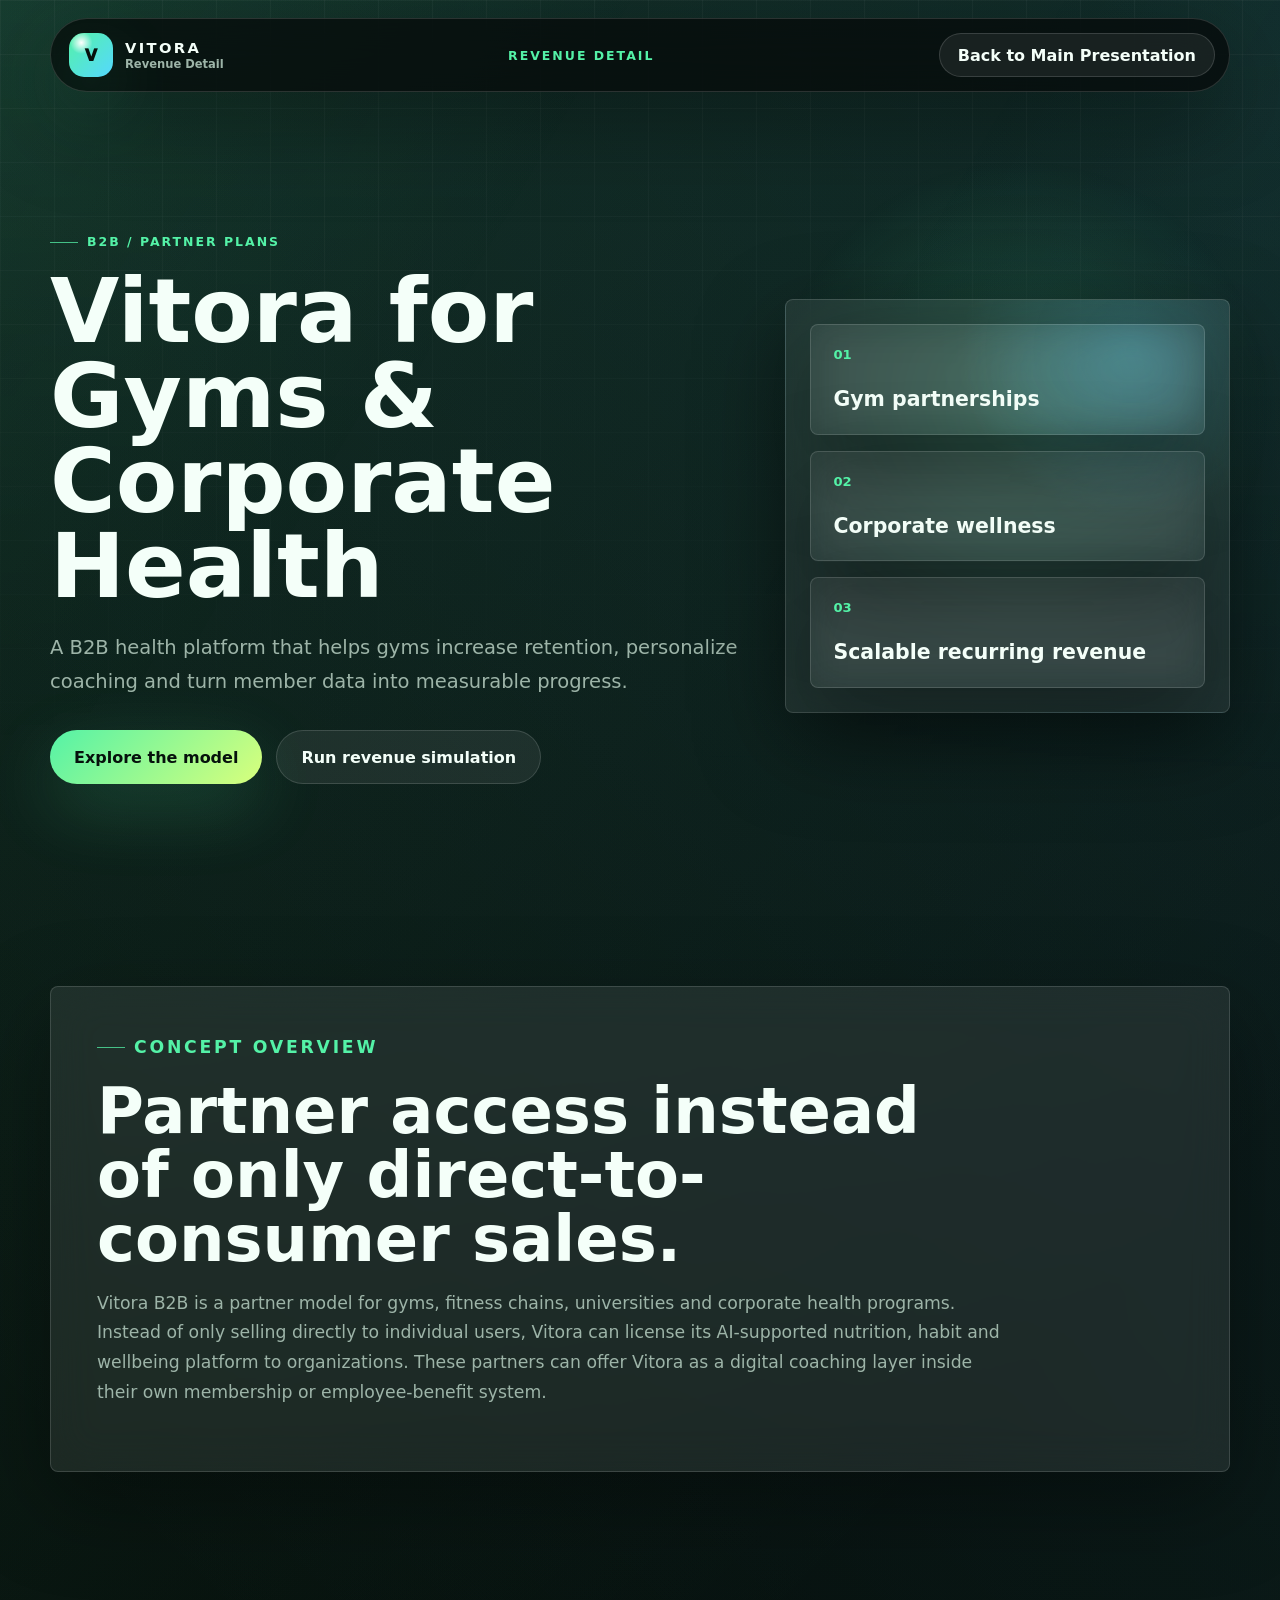
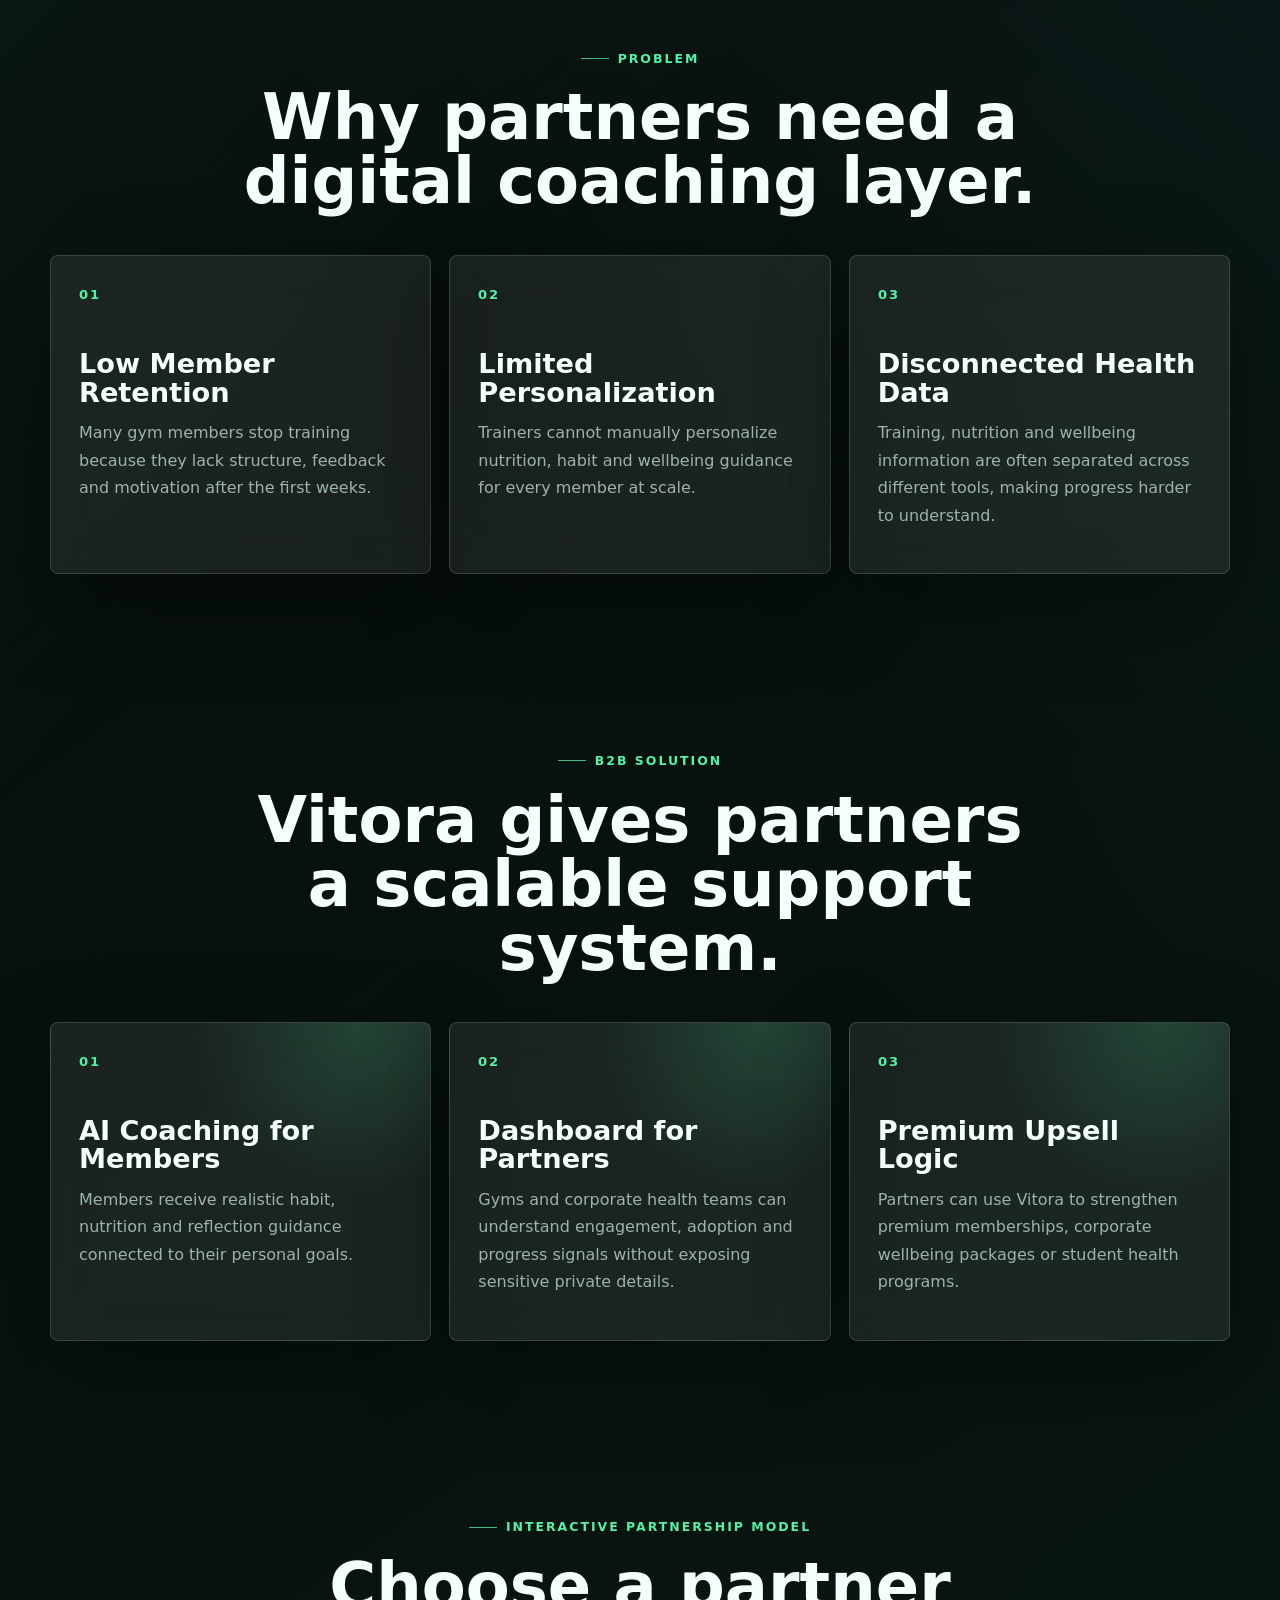
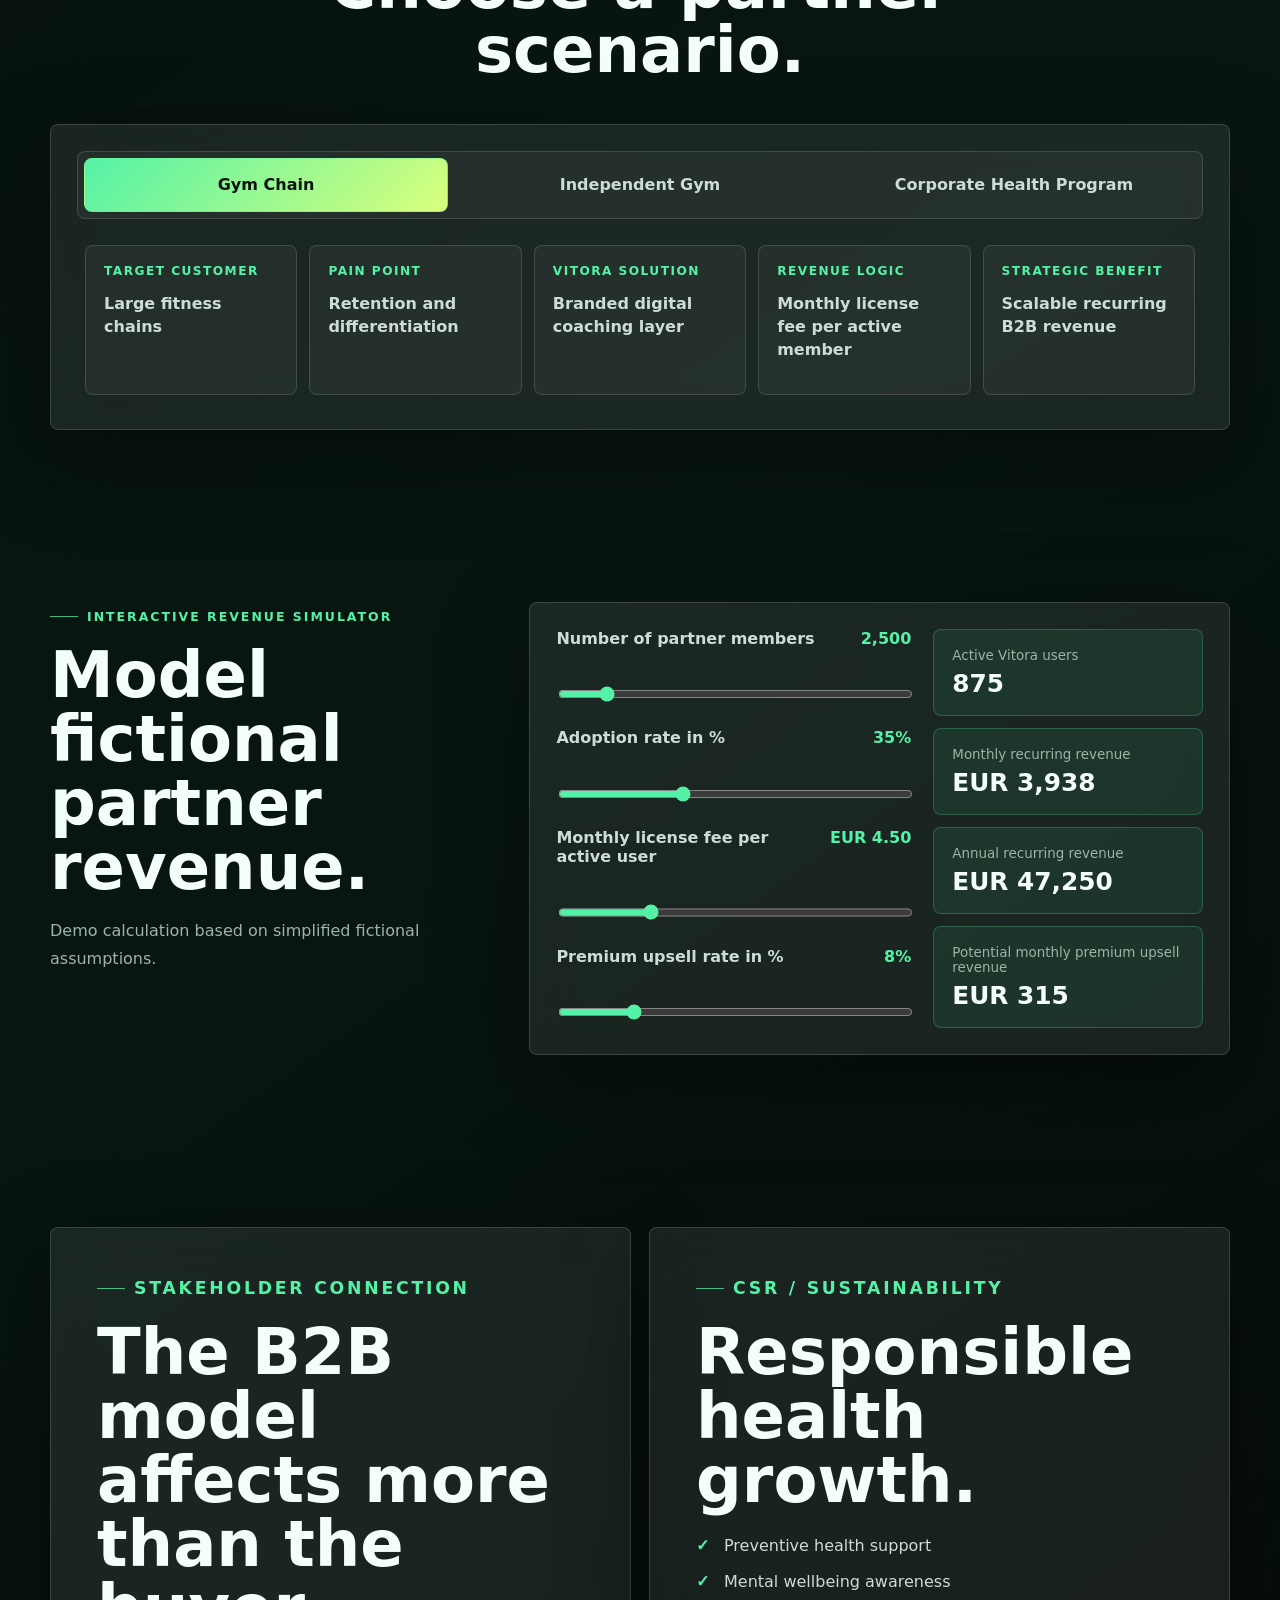
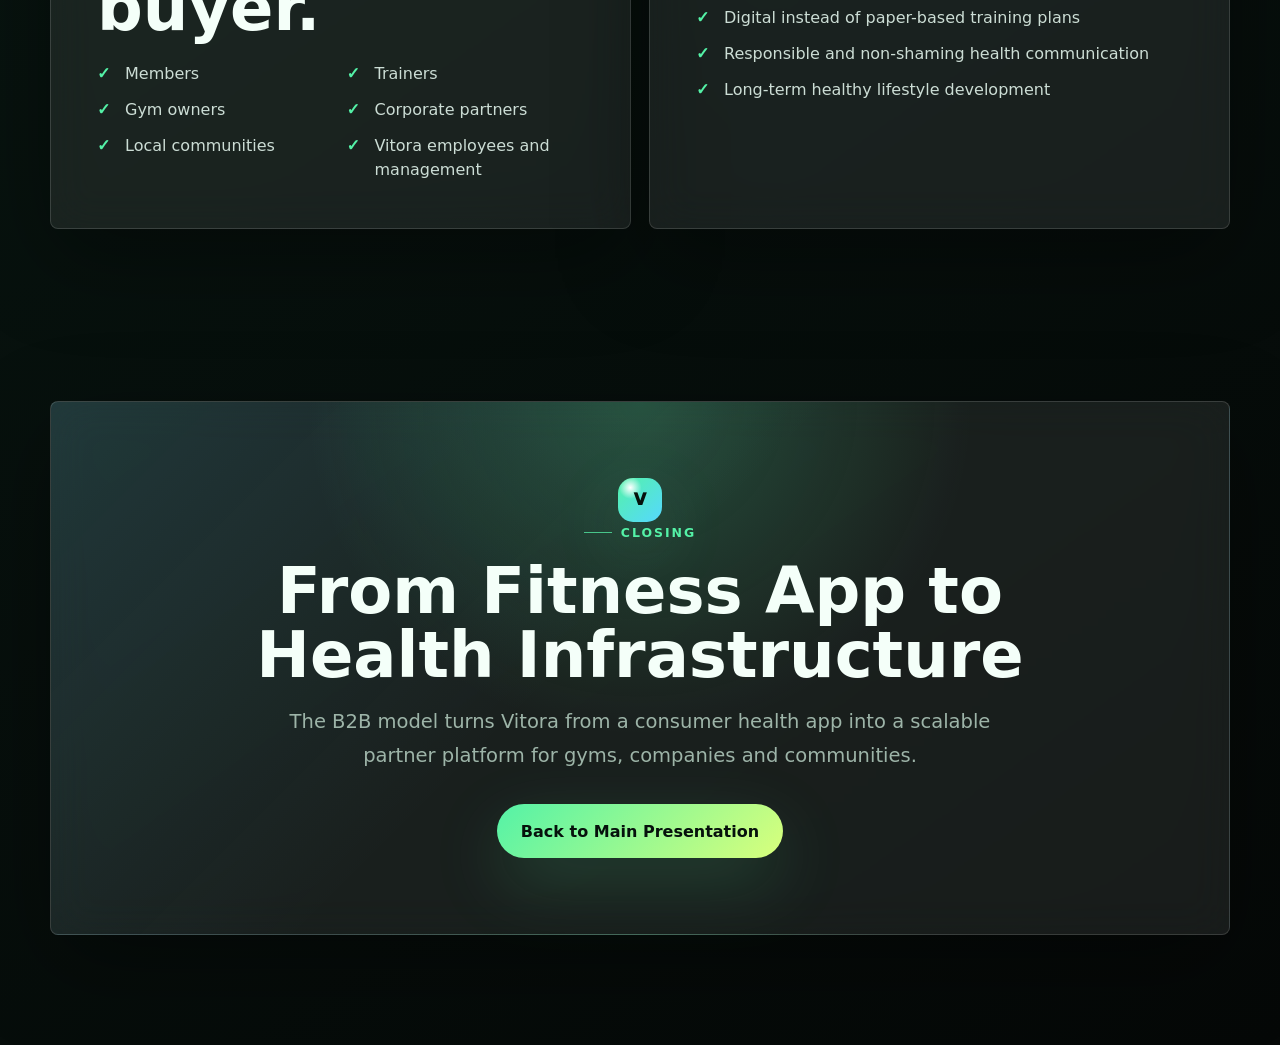
==== pages/revenue/b2b.html @ 5c20a8a7 "Add B2B revenue detail page" ====
<!DOCTYPE html>
<html lang="en" data-theme="dark">
<head>
  <meta charset="UTF-8" />
  <meta name="viewport" content="width=device-width, initial-scale=1.0" />

  <title>Vitora for Gyms & Corporate Health</title>
  <meta
    name="description"
    content="Interactive Vitora revenue detail page explaining the fictional B2B partner plans model for gyms, corporate health programs and institutional partners."
  />

  <link rel="stylesheet" href="../../css/base.css" />
  <link rel="stylesheet" href="../../css/theme.css" />
  <link rel="stylesheet" href="../../css/layout.css" />
  <link rel="stylesheet" href="../../css/sections.css" />
  <link rel="stylesheet" href="../../css/revenue-pages.css" />
  <link
    rel="icon"
    href="data:image/svg+xml,%3Csvg xmlns='http://www.w3.org/2000/svg' viewBox='0 0 64 64'%3E%3Crect width='64' height='64' rx='18' fill='%2354f2a7'/%3E%3Ctext x='50%25' y='56%25' text-anchor='middle' font-family='Arial,sans-serif' font-size='36' font-weight='800' fill='%2306110c'%3EV%3C/text%3E%3C/svg%3E"
  />

  <script src="../../js/revenue-pages.js" defer></script>
</head>

<body class="revenue-page">
  <div class="background-grid"></div>

  <header class="revenue-topbar" aria-label="Revenue detail navigation">
    <a class="brand revenue-brand" href="../../index.html#slide-13" aria-label="Back to the Vitora Revenue Model slide">
      <span class="brand-mark">V</span>
      <span class="brand-copy">
        <strong>VITORA</strong>
        <small>Revenue Detail</small>
      </span>
    </a>

    <span class="revenue-label">Revenue Detail</span>
    <a class="secondary-button revenue-back-link" href="../../index.html#slide-13">Back to Main Presentation</a>
  </header>

  <main>
    <section class="revenue-hero" aria-labelledby="b2b-title">
      <div class="revenue-page-inner revenue-hero-grid">
        <div class="revenue-hero-copy">
          <p class="eyebrow">B2B / Partner Plans</p>
          <h1 id="b2b-title">Vitora for Gyms & Corporate Health</h1>
          <p class="lead">
            A B2B health platform that helps gyms increase retention, personalize coaching and turn member data into measurable progress.
          </p>
          <div class="revenue-hero-actions">
            <a class="primary-button" href="#model">Explore the model</a>
            <a class="secondary-button" href="#simulator">Run revenue simulation</a>
          </div>
        </div>

        <div class="hero-point-panel" aria-label="B2B model highlights">
          <div>
            <span>01</span>
            <strong>Gym partnerships</strong>
          </div>
          <div>
            <span>02</span>
            <strong>Corporate wellness</strong>
          </div>
          <div>
            <span>03</span>
            <strong>Scalable recurring revenue</strong>
          </div>
        </div>
      </div>
    </section>

    <section class="revenue-section" id="overview" aria-labelledby="overview-title">
      <div class="revenue-page-inner revenue-copy-panel">
        <p class="eyebrow">Concept Overview</p>
        <h2 id="overview-title">Partner access instead of only direct-to-consumer sales.</h2>
        <p>
          Vitora B2B is a partner model for gyms, fitness chains, universities and corporate health programs. Instead of only selling directly to individual users, Vitora can license its AI-supported nutrition, habit and wellbeing platform to organizations. These partners can offer Vitora as a digital coaching layer inside their own membership or employee-benefit system.
        </p>
      </div>
    </section>

    <section class="revenue-section" aria-labelledby="problem-title">
      <div class="revenue-page-inner">
        <div class="section-heading">
          <p class="eyebrow">Problem</p>
          <h2 id="problem-title">Why partners need a digital coaching layer.</h2>
        </div>
        <div class="revenue-card-grid three">
          <article class="revenue-card">
            <span class="card-number">01</span>
            <h3>Low Member Retention</h3>
            <p>Many gym members stop training because they lack structure, feedback and motivation after the first weeks.</p>
          </article>
          <article class="revenue-card">
            <span class="card-number">02</span>
            <h3>Limited Personalization</h3>
            <p>Trainers cannot manually personalize nutrition, habit and wellbeing guidance for every member at scale.</p>
          </article>
          <article class="revenue-card">
            <span class="card-number">03</span>
            <h3>Disconnected Health Data</h3>
            <p>Training, nutrition and wellbeing information are often separated across different tools, making progress harder to understand.</p>
          </article>
        </div>
      </div>
    </section>

    <section class="revenue-section" aria-labelledby="solution-title">
      <div class="revenue-page-inner">
        <div class="section-heading">
          <p class="eyebrow">B2B Solution</p>
          <h2 id="solution-title">Vitora gives partners a scalable support system.</h2>
        </div>
        <div class="revenue-card-grid three">
          <article class="revenue-card accent">
            <span class="card-number">01</span>
            <h3>AI Coaching for Members</h3>
            <p>Members receive realistic habit, nutrition and reflection guidance connected to their personal goals.</p>
          </article>
          <article class="revenue-card accent">
            <span class="card-number">02</span>
            <h3>Dashboard for Partners</h3>
            <p>Gyms and corporate health teams can understand engagement, adoption and progress signals without exposing sensitive private details.</p>
          </article>
          <article class="revenue-card accent">
            <span class="card-number">03</span>
            <h3>Premium Upsell Logic</h3>
            <p>Partners can use Vitora to strengthen premium memberships, corporate wellbeing packages or student health programs.</p>
          </article>
        </div>
      </div>
    </section>

    <section class="revenue-section" id="model" aria-labelledby="model-title">
      <div class="revenue-page-inner">
        <div class="section-heading">
          <p class="eyebrow">Interactive Partnership Model</p>
          <h2 id="model-title">Choose a partner scenario.</h2>
        </div>

        <div class="partner-model" data-partner-model>
          <div class="partner-tabs" role="tablist" aria-label="Partnership model options">
            <button class="partner-tab active" id="tab-gym-chain" type="button" role="tab" aria-selected="true" aria-controls="panel-gym-chain" data-partner-tab="gym-chain">Gym Chain</button>
            <button class="partner-tab" id="tab-independent-gym" type="button" role="tab" aria-selected="false" aria-controls="panel-independent-gym" data-partner-tab="independent-gym">Independent Gym</button>
            <button class="partner-tab" id="tab-corporate-health" type="button" role="tab" aria-selected="false" aria-controls="panel-corporate-health" data-partner-tab="corporate-health">Corporate Health Program</button>
          </div>

          <article class="partner-panel active" id="panel-gym-chain" role="tabpanel" aria-labelledby="tab-gym-chain" data-partner-panel="gym-chain">
            <dl>
              <div><dt>Target customer</dt><dd>Large fitness chains</dd></div>
              <div><dt>Pain point</dt><dd>Retention and differentiation</dd></div>
              <div><dt>Vitora solution</dt><dd>Branded digital coaching layer</dd></div>
              <div><dt>Revenue logic</dt><dd>Monthly license fee per active member</dd></div>
              <div><dt>Strategic benefit</dt><dd>Scalable recurring B2B revenue</dd></div>
            </dl>
          </article>

          <article class="partner-panel" id="panel-independent-gym" role="tabpanel" aria-labelledby="tab-independent-gym" data-partner-panel="independent-gym" hidden>
            <dl>
              <div><dt>Target customer</dt><dd>Local premium gyms</dd></div>
              <div><dt>Pain point</dt><dd>Limited staff capacity for personal coaching</dd></div>
              <div><dt>Vitora solution</dt><dd>Affordable digital support system</dd></div>
              <div><dt>Revenue logic</dt><dd>Smaller partner package with upsell options</dd></div>
              <div><dt>Strategic benefit</dt><dd>Helps smaller gyms offer a modern digital experience</dd></div>
            </dl>
          </article>

          <article class="partner-panel" id="panel-corporate-health" role="tabpanel" aria-labelledby="tab-corporate-health" data-partner-panel="corporate-health" hidden>
            <dl>
              <div><dt>Target customer</dt><dd>Employers and HR teams</dd></div>
              <div><dt>Pain point</dt><dd>Employee wellbeing and prevention</dd></div>
              <div><dt>Vitora solution</dt><dd>Health-oriented habit and nutrition support</dd></div>
              <div><dt>Revenue logic</dt><dd>Company-paid access for employee groups</dd></div>
              <div><dt>Strategic benefit</dt><dd>Builds institutional partnerships beyond fitness</dd></div>
            </dl>
          </article>
        </div>
      </div>
    </section>

    <section class="revenue-section" id="simulator" aria-labelledby="simulator-title">
      <div class="revenue-page-inner simulator-layout">
        <div class="section-heading left">
          <p class="eyebrow">Interactive Revenue Simulator</p>
          <h2 id="simulator-title">Model fictional partner revenue.</h2>
          <p>Demo calculation based on simplified fictional assumptions.</p>
        </div>

        <form class="b2b-simulator" data-b2b-simulator>
          <div class="revenue-inputs">
            <label for="partnerMembers">
              <span>Number of partner members</span>
              <strong data-output-for="partnerMembers">2,500</strong>
            </label>
            <input id="partnerMembers" name="partnerMembers" type="range" min="100" max="20000" step="100" value="2500" data-simulator-input />

            <label for="adoptionRate">
              <span>Adoption rate in %</span>
              <strong data-output-for="adoptionRate">35%</strong>
            </label>
            <input id="adoptionRate" name="adoptionRate" type="range" min="1" max="100" step="1" value="35" data-simulator-input />

            <label for="licenseFee">
              <span>Monthly license fee per active user</span>
              <strong data-output-for="licenseFee">EUR 4.50</strong>
            </label>
            <input id="licenseFee" name="licenseFee" type="range" min="1" max="15" step="0.25" value="4.50" data-simulator-input />

            <label for="upsellRate">
              <span>Premium upsell rate in %</span>
              <strong data-output-for="upsellRate">8%</strong>
            </label>
            <input id="upsellRate" name="upsellRate" type="range" min="0" max="40" step="1" value="8" data-simulator-input />
          </div>

          <div class="revenue-results" aria-live="polite">
            <div>
              <span>Active Vitora users</span>
              <strong data-result="activeUsers">875</strong>
            </div>
            <div>
              <span>Monthly recurring revenue</span>
              <strong data-result="mrr">EUR 3,938</strong>
            </div>
            <div>
              <span>Annual recurring revenue</span>
              <strong data-result="arr">EUR 47,250</strong>
            </div>
            <div>
              <span>Potential monthly premium upsell revenue</span>
              <strong data-result="upsellRevenue">EUR 315</strong>
            </div>
          </div>
        </form>
      </div>
    </section>

    <section class="revenue-section" aria-labelledby="stakeholder-title">
      <div class="revenue-page-inner stakeholder-layout">
        <div class="revenue-copy-panel">
          <p class="eyebrow">Stakeholder Connection</p>
          <h2 id="stakeholder-title">The B2B model affects more than the buyer.</h2>
          <ul class="revenue-list two-column">
            <li>Members</li>
            <li>Trainers</li>
            <li>Gym owners</li>
            <li>Corporate partners</li>
            <li>Local communities</li>
            <li>Vitora employees and management</li>
          </ul>
        </div>

        <div class="revenue-copy-panel">
          <p class="eyebrow">CSR / Sustainability</p>
          <h2>Responsible health growth.</h2>
          <ul class="revenue-list">
            <li>Preventive health support</li>
            <li>Mental wellbeing awareness</li>
            <li>Digital instead of paper-based training plans</li>
            <li>Responsible and non-shaming health communication</li>
            <li>Long-term healthy lifestyle development</li>
          </ul>
        </div>
      </div>
    </section>

    <section class="revenue-closing" aria-labelledby="closing-title">
      <div class="revenue-page-inner closing-panel">
        <span class="brand-mark">V</span>
        <p class="eyebrow">Closing</p>
        <h2 id="closing-title">From Fitness App to Health Infrastructure</h2>
        <p class="lead">The B2B model turns Vitora from a consumer health app into a scalable partner platform for gyms, companies and communities.</p>
        <a class="primary-button" href="../../index.html#slide-13">Back to Main Presentation</a>
      </div>
    </section>
  </main>
</body>
</html>
---- css/base.css ----
*,
*::before,
*::after {
  box-sizing: border-box;
}

html {
  scroll-behavior: smooth;
  min-width: 320px;
  color-scheme: dark;
}

body {
  margin: 0;
  min-height: 100vh;
  font-family:
    Inter,
    ui-sans-serif,
    system-ui,
    -apple-system,
    BlinkMacSystemFont,
    "Segoe UI",
    sans-serif;
  color: var(--text);
  background:
    linear-gradient(135deg, rgba(84, 242, 167, 0.12), transparent 34%),
    linear-gradient(225deg, rgba(85, 216, 255, 0.1), transparent 38%),
    linear-gradient(145deg, var(--bg), var(--bg-soft) 62%, var(--bg));
  overflow-x: hidden;
}

html[data-theme="light"] {
  color-scheme: light;
}

::selection {
  color: #06110c;
  background: var(--primary);
}

a {
  color: inherit;
  text-decoration: none;
}

button,
input {
  font: inherit;
}

button {
  cursor: pointer;
}

img,
svg {
  display: block;
  max-width: 100%;
}

h1,
h2,
h3,
p {
  margin-top: 0;
}

h1 {
  margin-bottom: 24px;
  font-size: 5.6rem;
  line-height: 0.95;
  letter-spacing: 0;
}

h2 {
  margin-bottom: 18px;
  font-size: 4rem;
  line-height: 1;
  letter-spacing: 0;
}

h3 {
  margin-bottom: 12px;
  font-size: 1.7rem;
  line-height: 1.05;
  letter-spacing: 0;
}

p {
  color: var(--muted);
  line-height: 1.72;
}

table {
  width: 100%;
  min-width: 760px;
  border-collapse: collapse;
}

th,
td {
  padding: 16px 14px;
  border-bottom: 1px solid var(--line);
  text-align: center;
  white-space: nowrap;
}

th:first-child,
td:first-child {
  text-align: left;
}

th {
  color: var(--muted);
  font-size: 0.78rem;
  letter-spacing: 0.08em;
  text-transform: uppercase;
}

td {
  color: var(--muted-strong);
  font-weight: 720;
}

input[type="range"] {
  width: 100%;
  accent-color: var(--primary);
}

:focus-visible {
  outline: 2px solid var(--secondary);
  outline-offset: 4px;
}

@media (max-width: 1020px) {
  h1 {
    font-size: 4.5rem;
  }

  h2 {
    font-size: 3.2rem;
  }
}

@media (max-width: 720px) {
  h1 {
    font-size: 3.25rem;
  }

  h2 {
    font-size: 2.45rem;
  }

  h3 {
    font-size: 1.35rem;
  }
}
---- css/theme.css ----
:root {
  --bg: #050807;
  --bg-soft: #081611;
  --surface: rgba(255, 255, 255, 0.07);
  --surface-strong: rgba(255, 255, 255, 0.11);
  --glass: rgba(255, 255, 255, 0.08);
  --glass-strong: rgba(255, 255, 255, 0.14);

  --text: #f4fff9;
  --muted: #9db4a8;
  --muted-strong: #ccddd5;
  --line: rgba(255, 255, 255, 0.14);

  --primary: #54f2a7;
  --primary-strong: #20d17b;
  --secondary: #55d8ff;
  --accent: #d9ff7c;
  --danger: #ff7d8d;

  --shadow: 0 30px 90px rgba(0, 0, 0, 0.36);
  --shadow-bright: 0 24px 70px rgba(84, 242, 167, 0.18);

  --radius-xl: 8px;
  --radius-lg: 8px;
  --radius-md: 8px;
  --radius-sm: 8px;

  --max-width: 1180px;
  --header-height: 76px;
  --ease: cubic-bezier(0.22, 1, 0.36, 1);
  --panel-blur: 22px;
  --ring: rgba(84, 242, 167, 0.36);
}

html[data-theme="light"] {
  --bg: #f5fbf7;
  --bg-soft: #ffffff;
  --surface: rgba(5, 40, 26, 0.06);
  --surface-strong: rgba(5, 40, 26, 0.1);
  --glass: rgba(255, 255, 255, 0.72);
  --glass-strong: rgba(255, 255, 255, 0.88);

  --text: #07100d;
  --muted: #53675c;
  --muted-strong: #263c31;
  --line: rgba(8, 45, 29, 0.13);

  --primary: #09b96d;
  --primary-strong: #06884f;
  --secondary: #0587b5;
  --accent: #7c9d00;
  --danger: #d4485d;

  --shadow: 0 30px 80px rgba(17, 74, 48, 0.14);
  --shadow-bright: 0 24px 70px rgba(9, 185, 109, 0.13);
  --ring: rgba(9, 185, 109, 0.26);
}
---- css/layout.css ----
.scroll-progress {
  position: fixed;
  inset: 0 auto auto 0;
  z-index: 9999;
  width: 0%;
  height: 3px;
  background: linear-gradient(90deg, var(--primary), var(--secondary), var(--accent));
  box-shadow: 0 0 24px rgba(84, 242, 167, 0.75);
}

.background-grid {
  position: fixed;
  inset: 0;
  z-index: -3;
  pointer-events: none;
  background:
    linear-gradient(rgba(255, 255, 255, 0.035) 1px, transparent 1px),
    linear-gradient(90deg, rgba(255, 255, 255, 0.035) 1px, transparent 1px),
    linear-gradient(120deg, rgba(84, 242, 167, 0.08), transparent 36%),
    linear-gradient(300deg, rgba(85, 216, 255, 0.07), transparent 42%);
  background-size: 54px 54px, 54px 54px, 100% 100%, 100% 100%;
  mask-image: linear-gradient(to bottom, black, transparent 88%);
}

.site-header {
  position: fixed;
  top: 18px;
  left: 50%;
  z-index: 1000;
  display: flex;
  align-items: center;
  justify-content: space-between;
  width: min(calc(100% - 32px), var(--max-width));
  min-height: var(--header-height);
  padding: 12px 14px 12px 18px;
  border: 1px solid var(--line);
  border-radius: 999px;
  background: rgba(5, 8, 7, 0.68);
  backdrop-filter: blur(24px);
  box-shadow: var(--shadow);
  transform: translateX(-50%);
  transition:
    min-height 0.28s var(--ease),
    background 0.28s var(--ease),
    border-color 0.28s var(--ease);
}

html[data-theme="light"] .site-header {
  background: rgba(255, 255, 255, 0.78);
}

.site-header.compact,
body.is-scrolled .site-header {
  top: 8px;
  justify-content: center;
  width: min(920px, calc(100% - 30px));
  min-height: 42px;
  padding: 4px;
  border-color: transparent;
  background: transparent;
  box-shadow: none;
}

html[data-theme="light"] .site-header.compact,
html[data-theme="light"] body.is-scrolled .site-header {
  background: transparent;
}

.site-header.compact .brand,
.site-header.compact .header-actions,
body.is-scrolled .site-header .brand,
body.is-scrolled .site-header .header-actions {
  width: 0;
  min-width: 0;
  height: 0;
  overflow: hidden;
  opacity: 0;
  pointer-events: none;
}

.site-header.compact .main-nav,
body.is-scrolled .site-header .main-nav {
  display: flex;
  max-width: min(900px, calc(100vw - 40px));
  border-color: transparent;
  background: rgba(5, 8, 7, 0.22);
  backdrop-filter: blur(12px);
}

html[data-theme="light"] .site-header.compact .main-nav,
html[data-theme="light"] body.is-scrolled .site-header .main-nav {
  background: rgba(255, 255, 255, 0.34);
}

.site-header.compact .main-nav a,
body.is-scrolled .site-header .main-nav a {
  padding: 7px 10px;
  background: transparent;
  font-size: 0.76rem;
}

.site-header.compact .main-nav a.active,
body.is-scrolled .site-header .main-nav a.active {
  color: var(--primary);
  background: rgba(84, 242, 167, 0.1);
}

.brand {
  display: inline-flex;
  align-items: center;
  gap: 12px;
  min-width: max-content;
}

.brand-mark,
.brand-large span {
  display: grid;
  place-items: center;
  width: 44px;
  height: 44px;
  border-radius: 15px;
  color: #06110c;
  background:
    radial-gradient(circle at 28% 22%, #ffffff, transparent 24%),
    linear-gradient(135deg, var(--primary), var(--secondary));
  box-shadow: var(--shadow-bright);
  font-weight: 950;
  letter-spacing: 0;
}

.brand-copy {
  display: grid;
  gap: 1px;
}

.brand-copy strong {
  font-size: 0.92rem;
  letter-spacing: 0.16em;
}

.brand-copy small {
  color: var(--muted);
  font-size: 0.72rem;
  font-weight: 700;
}

.main-nav {
  display: flex;
  align-items: center;
  gap: 4px;
  max-width: min(650px, 56vw);
  overflow-x: auto;
  padding: 6px;
  border: 1px solid var(--line);
  border-radius: 999px;
  background: rgba(255, 255, 255, 0.04);
  scrollbar-width: none;
}

.main-nav::-webkit-scrollbar {
  display: none;
}

.main-nav a {
  flex: 0 0 auto;
  padding: 10px 11px;
  border-radius: 999px;
  color: var(--muted);
  font-size: 0.8rem;
  font-weight: 760;
  transition:
    color 0.2s var(--ease),
    background 0.2s var(--ease);
}

.main-nav a:hover,
.main-nav a.active {
  color: var(--text);
  background: var(--surface);
}

.header-actions {
  display: flex;
  align-items: center;
  gap: 10px;
}

.icon-button,
.presentation-controls button {
  display: grid;
  place-items: center;
  width: 44px;
  height: 44px;
  border: 1px solid var(--line);
  border-radius: 999px;
  color: var(--text);
  background: var(--surface);
  transition:
    transform 0.22s var(--ease),
    background 0.22s var(--ease);
}

.icon-button:hover,
.presentation-controls button:hover {
  transform: translateY(-2px);
  background: rgba(84, 242, 167, 0.14);
}

.nav-cta,
.primary-button,
.secondary-button {
  display: inline-flex;
  align-items: center;
  justify-content: center;
  min-height: 46px;
  border-radius: 999px;
  font-weight: 850;
  transition:
    transform 0.22s var(--ease),
    box-shadow 0.22s var(--ease),
    background 0.22s var(--ease);
}

.nav-cta {
  border: 0;
  padding: 0 18px;
  color: #06110c;
  background: linear-gradient(135deg, var(--primary), var(--accent));
  box-shadow: var(--shadow-bright);
}

.primary-button {
  min-height: 54px;
  padding: 0 24px;
  color: #06110c;
  background: linear-gradient(135deg, var(--primary), var(--accent));
  box-shadow: var(--shadow-bright);
}

.secondary-button {
  min-height: 54px;
  padding: 0 24px;
  border: 1px solid var(--line);
  color: var(--text);
  background: var(--surface);
}

.nav-cta:hover,
.primary-button:hover,
.secondary-button:hover {
  transform: translateY(-3px);
}

.section {
  position: relative;
  min-height: 100vh;
  padding: 136px 20px 98px;
  scroll-margin-top: 86px;
}

.section:not(.hero-section) {
  display: flex;
  flex-direction: column;
  justify-content: center;
}

.section-inner {
  width: min(var(--max-width), 100%);
  margin-inline: auto;
}

.section-heading {
  width: min(800px, 100%);
  margin: 0 auto 42px;
  text-align: center;
}

.section-heading.left {
  margin: 0;
  text-align: left;
}

.section-heading p {
  max-width: 700px;
  margin-inline: auto;
}

.section-heading.left p {
  margin-inline: 0;
}

.eyebrow {
  display: inline-flex;
  align-items: center;
  gap: 9px;
  margin-bottom: 16px;
  color: var(--primary);
  font-size: 0.78rem;
  font-weight: 900;
  letter-spacing: 0.16em;
  text-transform: uppercase;
}

.eyebrow::before {
  content: "";
  width: 28px;
  height: 1px;
  background: currentColor;
  opacity: 0.75;
}

.lead {
  max-width: 720px;
  margin-bottom: 32px;
  font-size: 1.22rem;
}

.reveal {
  opacity: 0;
  transform: translateY(28px);
  transition:
    opacity 0.8s var(--ease),
    transform 0.8s var(--ease);
}

.reveal.visible {
  opacity: 1;
  transform: translateY(0);
}

.delay-1 {
  transition-delay: 0.08s;
}

.delay-2 {
  transition-delay: 0.16s;
}

.delay-3 {
  transition-delay: 0.24s;
}

.presentation-controls {
  position: fixed;
  right: 18px;
  top: 50%;
  z-index: 900;
  display: grid;
  gap: 10px;
  transform: translateY(-50%);
}

.presentation-controls div {
  display: grid;
  place-items: center;
  width: 44px;
  min-height: 56px;
  border: 1px solid var(--line);
  border-radius: 999px;
  color: var(--text);
  background: var(--glass);
  backdrop-filter: blur(20px);
}

.presentation-controls strong {
  font-size: 0.95rem;
}

.presentation-controls span {
  color: var(--muted);
  font-size: 0.72rem;
}

.presentation-controls span::before {
  content: "/";
}

@media (max-width: 1160px) {
  .main-nav {
    display: none;
  }

  .site-header {
    width: min(calc(100% - 22px), var(--max-width));
  }

  .site-header.compact .main-nav,
  body.is-scrolled .site-header .main-nav {
    display: flex;
  }
}

@media (max-width: 760px) {
  .section {
    min-height: auto;
    padding: 118px 16px 78px;
  }

  .brand-copy small {
    display: none;
  }

  .nav-cta {
    display: none;
  }

  .presentation-controls {
    right: 12px;
    bottom: 12px;
    top: auto;
    grid-template-columns: 44px 44px 44px;
    transform: none;
  }
}
---- css/sections.css ----
.hero-section {
  display: grid;
  align-items: center;
  padding-top: 142px;
}

.hero-grid {
  display: grid;
  grid-template-columns: minmax(0, 1.05fr) minmax(360px, 0.95fr);
  gap: 56px;
  align-items: center;
}

.hero-actions {
  display: flex;
  flex-wrap: wrap;
  gap: 14px;
  margin-bottom: 34px;
}

.stat-strip,
.flow-strip {
  display: grid;
  overflow: hidden;
  border: 1px solid var(--line);
  border-radius: var(--radius-lg);
  background: var(--glass);
  backdrop-filter: blur(20px);
}

.stat-strip {
  grid-template-columns: repeat(3, minmax(0, 1fr));
  width: min(640px, 100%);
}

.stat-strip div,
.flow-strip div {
  padding: 20px;
}

.stat-strip div + div,
.flow-strip div + div {
  border-left: 1px solid var(--line);
}

.stat-strip strong {
  display: block;
  margin-bottom: 4px;
  font-size: 1.75rem;
  line-height: 1;
  letter-spacing: 0;
}

.stat-strip span,
.flow-strip span {
  color: var(--muted);
  font-size: 0.86rem;
}

.hero-visual {
  position: relative;
  display: grid;
  place-items: center;
  min-height: 660px;
}

.orbit-ring {
  position: absolute;
  inset: 0;
  border-radius: 999px;
  background:
    radial-gradient(circle at center, rgba(84, 242, 167, 0.16), transparent 42%),
    conic-gradient(from 90deg, transparent, rgba(84, 242, 167, 0.26), transparent, rgba(85, 216, 255, 0.22), transparent);
  animation: slowSpin 18s linear infinite;
}

@keyframes slowSpin {
  to {
    transform: rotate(360deg);
  }
}

.floating-chip {
  position: absolute;
  z-index: 4;
  width: 150px;
  padding: 14px;
  border: 1px solid var(--line);
  border-radius: var(--radius-lg);
  background: rgba(5, 8, 7, 0.72);
  backdrop-filter: blur(20px);
  box-shadow: var(--shadow);
  color: var(--text);
  text-align: left;
  animation: floatCard 4s var(--ease) infinite alternate;
  transition:
    border-color 0.2s var(--ease),
    background 0.2s var(--ease),
    transform 0.2s var(--ease);
}

html[data-theme="light"] .floating-chip {
  background: rgba(255, 255, 255, 0.8);
}

.floating-chip:hover,
.floating-chip.active {
  border-color: rgba(84, 242, 167, 0.55);
  background: rgba(84, 242, 167, 0.14);
}

.floating-chip span {
  display: block;
  margin-bottom: 5px;
  color: var(--muted);
  font-size: 0.75rem;
  font-weight: 760;
}

.floating-chip strong {
  font-size: 1.18rem;
}

.chip-one {
  top: 112px;
  left: 12px;
}

.chip-two {
  right: 0;
  top: 246px;
  animation-delay: 0.7s;
}

.chip-three {
  left: 72px;
  bottom: 104px;
  animation-delay: 1.2s;
}

@keyframes floatCard {
  from {
    transform: translateY(0);
  }

  to {
    transform: translateY(-14px);
  }
}

.phone-frame {
  position: relative;
  z-index: 3;
  width: min(365px, 88vw);
  padding: 14px;
  border: 1px solid rgba(255, 255, 255, 0.22);
  border-radius: 46px;
  background:
    linear-gradient(180deg, rgba(255, 255, 255, 0.2), transparent),
    rgba(255, 255, 255, 0.08);
  box-shadow:
    inset 0 0 0 1px rgba(255, 255, 255, 0.06),
    0 42px 110px rgba(0, 0, 0, 0.52);
}

.phone-notch {
  position: absolute;
  top: 24px;
  left: 50%;
  z-index: 4;
  width: 104px;
  height: 25px;
  border-radius: 999px;
  background: #040806;
  transform: translateX(-50%);
}

.app-screen {
  min-height: 640px;
  padding: 56px 18px 18px;
  border-radius: 34px;
  background:
    radial-gradient(circle at 50% 5%, rgba(84, 242, 167, 0.24), transparent 30%),
    linear-gradient(180deg, #10241b, #07100d 62%);
  overflow: hidden;
}

.app-preview {
  min-height: 660px;
}

.app-preview .orbit-ring {
  inset: 22px;
}

.app-preview .phone-frame {
  width: min(342px, 88vw);
}

.app-preview .app-screen {
  min-height: 0;
  padding: 54px 16px 16px;
}

.app-preview .score-ring {
  width: 182px;
  height: 182px;
  margin: 24px auto;
}

.app-preview .score-ring div {
  width: 126px;
  height: 126px;
}

.app-preview .score-ring strong {
  font-size: 2rem;
}

.app-mode-tabs {
  margin-bottom: 12px;
}

.app-preview .tab-button {
  min-height: 42px;
}

.app-preview .mini-stack {
  gap: 8px;
}

.app-preview .mini-stack div {
  padding: 11px 12px;
}

.app-preview .ai-card {
  padding: 14px;
}

.app-preview .ai-card p {
  font-size: 0.86rem;
}

.app-header,
.demo-header,
.macro-label {
  display: flex;
  align-items: center;
  justify-content: space-between;
  gap: 16px;
}

.app-header small,
.demo-header span,
.suggestion-card span,
.ai-card span {
  color: var(--muted);
  font-size: 0.82rem;
  font-weight: 760;
}

.app-header strong {
  display: block;
  margin-top: 2px;
  font-size: 1.45rem;
}

.pulse-dot {
  width: 14px;
  height: 14px;
  border-radius: 999px;
  background: var(--primary);
  box-shadow: 0 0 0 0 rgba(84, 242, 167, 0.6);
  animation: pulse 2s infinite;
}

@keyframes pulse {
  70% {
    box-shadow: 0 0 0 18px rgba(84, 242, 167, 0);
  }
}

.score-ring {
  display: grid;
  place-items: center;
  width: 214px;
  height: 214px;
  margin: 34px auto;
  border-radius: 50%;
  background:
    radial-gradient(circle at center, #10241b 0 54%, transparent 55%),
    conic-gradient(var(--primary) 0 var(--score-percent, 87%), rgba(255, 255, 255, 0.09) var(--score-percent, 87%) 100%);
}

.score-ring div {
  display: grid;
  place-items: center;
  width: 148px;
  height: 148px;
  border: 1px solid var(--line);
  border-radius: 50%;
  background: rgba(255, 255, 255, 0.05);
  text-align: center;
}

.score-ring strong {
  font-size: 2.35rem;
  letter-spacing: 0;
}

.score-ring span {
  width: min-content;
  color: var(--muted);
  font-size: 0.74rem;
  line-height: 1.35;
}

.mini-stack {
  display: grid;
  gap: 10px;
}

.mini-stack div,
.workout-list div {
  display: flex;
  justify-content: space-between;
  gap: 16px;
  padding: 13px 14px;
  border: 1px solid var(--line);
  border-radius: var(--radius-md);
  background: rgba(255, 255, 255, 0.06);
}

.mini-stack span,
.workout-list span {
  color: var(--muted);
}

.mini-stack strong,
.workout-list strong {
  text-align: right;
  font-size: 0.86rem;
}

.ai-card,
.suggestion-card {
  margin-top: 14px;
  padding: 16px;
  border: 1px solid var(--line);
  border-radius: var(--radius-md);
  background: rgba(255, 255, 255, 0.06);
}

.ai-card p,
.suggestion-card p {
  margin: 8px 0 0;
  color: var(--muted-strong);
  font-size: 0.92rem;
  line-height: 1.55;
}

.next-section {
  position: absolute;
  right: 26px;
  bottom: 26px;
  display: inline-flex;
  gap: 10px;
  color: var(--muted);
  font-size: 0.84rem;
  font-weight: 780;
}

.split-layout {
  display: grid;
  grid-template-columns: 1fr 0.75fr;
  gap: 32px;
  align-items: stretch;
}

.impact-panel,
.glass-card,
.system-node,
.system-core,
.simulator-card,
.tabs,
.module-demo,
.metric-card,
.comparison-card,
.pricing-card,
.calculator-card,
.roadmap-card,
.roadmap-detail,
.finale-card {
  border: 1px solid var(--line);
  background: var(--glass);
  backdrop-filter: blur(22px);
  box-shadow: var(--shadow);
}

.impact-panel {
  display: flex;
  flex-direction: column;
  justify-content: center;
  min-height: 330px;
  padding: 34px;
  border-radius: var(--radius-xl);
  background:
    radial-gradient(circle at 80% 10%, rgba(255, 125, 141, 0.22), transparent 35%),
    var(--glass);
}

.mega-number {
  display: block;
  margin-bottom: 12px;
  color: var(--danger);
  font-size: 6rem;
  font-weight: 950;
  line-height: 0.88;
  letter-spacing: 0;
}

.card-grid {
  display: grid;
  gap: 18px;
  margin-top: 28px;
}

.card-grid.three {
  grid-template-columns: repeat(3, minmax(0, 1fr));
}

.card-grid.four {
  grid-template-columns: repeat(4, minmax(0, 1fr));
}

.glass-card,
.metric-card {
  position: relative;
  overflow: hidden;
  min-height: 250px;
  padding: 28px;
  border-radius: var(--radius-lg);
  transition:
    transform 0.25s var(--ease),
    border-color 0.25s var(--ease);
}

.glass-card::after,
.metric-card::after,
.pricing-card::after {
  content: "";
  position: absolute;
  inset: auto -30% -60% -30%;
  height: 190px;
  background: radial-gradient(circle, rgba(84, 242, 167, 0.18), transparent 70%);
  opacity: 0;
  transition: opacity 0.3s var(--ease);
}

.glass-card:hover,
.metric-card:hover,
.pricing-card:hover,
.roadmap-card:hover {
  transform: translateY(-6px);
  border-color: rgba(84, 242, 167, 0.36);
}

.glass-card:hover::after,
.metric-card:hover::after,
.pricing-card:hover::after {
  opacity: 1;
}

.card-number {
  display: inline-flex;
  margin-bottom: 48px;
  color: var(--primary);
  font-size: 0.82rem;
  font-weight: 900;
  letter-spacing: 0.14em;
}

.system-map {
  position: relative;
  display: grid;
  grid-template-columns: repeat(3, minmax(0, 1fr));
  min-height: 520px;
  gap: 18px;
  align-items: center;
}

.system-map::before {
  content: "";
  position: absolute;
  inset: 12%;
  border: 1px dashed rgba(84, 242, 167, 0.26);
  border-radius: var(--radius-xl);
}

.system-node,
.system-core {
  position: relative;
  z-index: 1;
  border-radius: var(--radius-xl);
}

.system-node {
  padding: 28px;
}

.system-node span {
  display: inline-flex;
  margin-bottom: 64px;
  color: var(--primary);
  font-weight: 950;
  letter-spacing: 0.12em;
}

.system-core {
  display: grid;
  place-items: center;
  min-height: 285px;
  padding: 32px;
  text-align: center;
  background:
    radial-gradient(circle at center, rgba(84, 242, 167, 0.24), transparent 62%),
    var(--glass);
}

.system-core span {
  display: grid;
  place-items: center;
  width: 78px;
  height: 78px;
  margin-bottom: 18px;
  border-radius: 25px;
  color: #06110c;
  background: linear-gradient(135deg, var(--primary), var(--secondary));
  font-size: 2rem;
  font-weight: 950;
  letter-spacing: 0;
}

.node-training {
  align-self: start;
}

.node-nutrition {
  align-self: end;
}

.node-mental {
  grid-column: 2 / 3;
  align-self: start;
}

.flow-strip {
  grid-template-columns: repeat(3, minmax(0, 1fr));
  margin-top: 24px;
}

.flow-strip strong {
  display: block;
  margin-bottom: 6px;
}

.simulator-card {
  padding: 30px;
  border-radius: var(--radius-xl);
}

.simulator-score {
  display: grid;
  place-items: center;
  min-height: 230px;
  margin-bottom: 24px;
  border: 1px solid var(--line);
  border-radius: var(--radius-xl);
  background:
    radial-gradient(circle at center, rgba(84, 242, 167, 0.22), transparent 58%),
    rgba(255, 255, 255, 0.05);
  text-align: center;
}

.simulator-score span {
  color: var(--primary);
  font-size: 5.8rem;
  font-weight: 950;
  line-height: 0.9;
  letter-spacing: 0;
}

.simulator-score p {
  margin: 8px 0 0;
  color: var(--muted-strong);
  font-weight: 800;
}

.slider-group {
  display: grid;
  gap: 10px;
  margin-top: 18px;
}

.slider-group label,
.calculator-controls label {
  display: flex;
  justify-content: space-between;
  gap: 18px;
  color: var(--muted);
  font-weight: 780;
}

.slider-group strong,
.calculator-controls strong {
  color: var(--text);
}

.ai-recommendation {
  margin-top: 22px;
  padding: 18px;
  border: 1px solid rgba(84, 242, 167, 0.28);
  border-radius: var(--radius-lg);
  color: var(--muted-strong);
  background: rgba(84, 242, 167, 0.09);
  line-height: 1.55;
}

.tabs {
  padding: 14px;
  border-radius: var(--radius-xl);
}

.tab-buttons {
  display: grid;
  grid-template-columns: repeat(3, 1fr);
  gap: 8px;
  margin-bottom: 14px;
  padding: 8px;
  border: 1px solid var(--line);
  border-radius: 999px;
  background: rgba(255, 255, 255, 0.04);
}

.tab-button {
  min-height: 48px;
  border: 0;
  border-radius: 999px;
  color: var(--muted);
  background: transparent;
  font-weight: 850;
  transition:
    color 0.2s var(--ease),
    background 0.2s var(--ease);
}

.tab-button:hover,
.tab-button.active {
  color: var(--text);
  background: var(--surface-strong);
}

.tab-panel {
  display: none;
}

.tab-panel.active {
  display: block;
  animation: panelIn 0.45s var(--ease);
}

@keyframes panelIn {
  from {
    opacity: 0;
    transform: translateY(12px);
  }

  to {
    opacity: 1;
    transform: translateY(0);
  }
}

.module-layout {
  display: grid;
  grid-template-columns: minmax(0, 1fr) minmax(360px, 0.85fr);
  gap: 18px;
}

.module-copy {
  padding: 28px;
}

.feature-list {
  display: grid;
  grid-template-columns: repeat(2, minmax(0, 1fr));
  gap: 12px;
  margin-top: 26px;
}

.feature-list div {
  padding: 16px;
  border: 1px solid var(--line);
  border-radius: var(--radius-md);
  background: rgba(255, 255, 255, 0.045);
}

.feature-list strong,
.feature-list span {
  display: block;
}

.feature-list strong {
  margin-bottom: 6px;
}

.feature-list span {
  color: var(--muted);
  font-size: 0.88rem;
  line-height: 1.5;
}

.module-demo {
  min-height: 520px;
  padding: 24px;
  border-radius: var(--radius-xl);
  background:
    radial-gradient(circle at 80% 0%, rgba(84, 242, 167, 0.16), transparent 35%),
    rgba(255, 255, 255, 0.06);
}

.workout-list {
  display: grid;
  gap: 10px;
  margin-top: 22px;
}

.suggestion-card strong {
  display: block;
  margin: 8px 0;
  color: var(--primary);
  font-size: 1.55rem;
  letter-spacing: 0;
}

.macro-bars {
  display: grid;
  gap: 22px;
  margin-top: 34px;
}

.bar {
  height: 12px;
  overflow: hidden;
  border-radius: 999px;
  background: rgba(255, 255, 255, 0.09);
}

.bar span {
  display: block;
  width: var(--value);
  height: 100%;
  border-radius: inherit;
  background: linear-gradient(90deg, var(--primary), var(--secondary));
  animation: growBar 1.1s var(--ease) both;
}

@keyframes growBar {
  from {
    width: 0;
  }
}

.mood-chart {
  display: grid;
  grid-template-columns: repeat(10, 1fr);
  align-items: end;
  gap: 8px;
  height: 260px;
  margin: 34px 0;
  padding: 18px;
  border: 1px solid var(--line);
  border-radius: var(--radius-xl);
  background: rgba(255, 255, 255, 0.045);
}

.mood-chart span {
  display: flex;
  align-items: flex-start;
  justify-content: center;
  height: var(--height);
  min-height: 28px;
  padding-top: 8px;
  border-radius: 999px 999px 8px 8px;
  color: #06110c;
  background: linear-gradient(180deg, var(--primary), var(--secondary));
  font-size: 0.72rem;
  font-weight: 950;
}

.mental-stats {
  display: grid;
  grid-template-columns: repeat(2, 1fr);
  gap: 12px;
}

.mental-stats div {
  padding: 18px;
  border: 1px solid var(--line);
  border-radius: var(--radius-md);
  background: rgba(255, 255, 255, 0.045);
}

.mental-stats strong {
  display: block;
  margin-bottom: 5px;
  color: var(--primary);
  font-size: 2rem;
  letter-spacing: 0;
}

.metric-card span {
  display: block;
  margin-bottom: 16px;
  color: var(--primary);
  font-size: 3.35rem;
  font-weight: 950;
  line-height: 0.9;
  letter-spacing: 0;
}

.comparison-card {
  margin-top: 22px;
  padding: 26px;
  border-radius: var(--radius-xl);
}

.comparison-header h3 {
  margin-bottom: 20px;
}

.table-wrap {
  overflow-x: auto;
}

.vitora-row td {
  color: var(--text);
  background: rgba(84, 242, 167, 0.09);
}

.vitora-row td:first-child {
  border-radius: var(--radius-md) 0 0 var(--radius-md);
  color: var(--primary);
}

.vitora-row td:last-child {
  border-radius: 0 var(--radius-md) var(--radius-md) 0;
}

.pricing-grid {
  display: grid;
  grid-template-columns: repeat(2, minmax(0, 1fr));
  gap: 18px;
}

.pricing-card {
  position: relative;
  overflow: hidden;
  min-height: 420px;
  padding: 30px;
  border-radius: var(--radius-lg);
  transition:
    transform 0.25s var(--ease),
    border-color 0.25s var(--ease);
}

.pricing-card.premium {
  background:
    radial-gradient(circle at 80% 0%, rgba(84, 242, 167, 0.24), transparent 38%),
    var(--glass);
}

.pricing-badge {
  position: absolute;
  top: 18px;
  right: 18px;
  padding: 8px 12px;
  border: 1px solid rgba(84, 242, 167, 0.3);
  border-radius: 999px;
  color: var(--primary);
  background: rgba(84, 242, 167, 0.08);
  font-size: 0.72rem;
  font-weight: 850;
  letter-spacing: 0.08em;
  text-transform: uppercase;
}

.pricing-top {
  margin-bottom: 26px;
}

.pricing-top span {
  color: var(--muted);
  font-size: 0.82rem;
  font-weight: 760;
}

.pricing-top strong {
  display: block;
  margin: 10px 0 6px;
  font-size: 4.2rem;
  line-height: 0.9;
  letter-spacing: 0;
}

.pricing-card ul {
  display: grid;
  gap: 14px;
  margin: 0;
  padding: 0;
  list-style: none;
}

.pricing-card li {
  position: relative;
  padding-left: 28px;
  color: var(--muted-strong);
  line-height: 1.5;
}

.pricing-card li::before {
  content: "\2713";
  position: absolute;
  left: 0;
  color: var(--primary);
  font-weight: 950;
}

.calculator-card {
  display: grid;
  grid-template-columns: 1fr 0.85fr;
  gap: 30px;
  margin-top: 22px;
  padding: 30px;
  border-radius: var(--radius-xl);
}

.calculator-controls {
  display: grid;
  align-content: center;
  gap: 18px;
}

.revenue-output {
  padding: 22px;
  border: 1px solid rgba(84, 242, 167, 0.28);
  border-radius: var(--radius-xl);
  background: rgba(84, 242, 167, 0.09);
}

.revenue-output span {
  display: block;
  margin-bottom: 8px;
  color: var(--muted);
}

.revenue-output strong {
  color: var(--primary);
  font-size: 3.75rem;
  line-height: 0.95;
  letter-spacing: 0;
}

.roadmap {
  display: grid;
  grid-template-columns: repeat(4, minmax(0, 1fr));
  gap: 18px;
}

.roadmap-card {
  min-height: 250px;
  padding: 24px;
  border-radius: var(--radius-lg);
  transition:
    transform 0.25s var(--ease),
    border-color 0.25s var(--ease),
    background 0.25s var(--ease);
  cursor: pointer;
}

.roadmap-card.active {
  border-color: rgba(84, 242, 167, 0.48);
  background:
    radial-gradient(circle at 80% 0%, rgba(84, 242, 167, 0.2), transparent 42%),
    var(--glass);
}

.roadmap-card span {
  display: inline-flex;
  margin-bottom: 60px;
  color: var(--primary);
  font-weight: 800;
}

.roadmap-detail {
  margin-top: 20px;
  padding: 28px;
  border-radius: var(--radius-xl);
}

.roadmap-detail span {
  color: var(--primary);
  font-size: 0.82rem;
  font-weight: 850;
  letter-spacing: 0.12em;
  text-transform: uppercase;
}

.finale-section {
  min-height: 92vh;
}

.finale-card {
  margin: auto;
  padding: clamp(34px, 7vw, 84px);
  border-radius: var(--radius-xl);
  text-align: center;
  background:
    radial-gradient(circle at 50% 0%, rgba(84, 242, 167, 0.24), transparent 42%),
    radial-gradient(circle at 90% 80%, rgba(85, 216, 255, 0.16), transparent 38%),
    var(--glass);
}

.brand-large {
  display: inline-flex;
  align-items: center;
  gap: 14px;
  margin-bottom: 22px;
}

.brand-large span {
  width: 58px;
  height: 58px;
  border-radius: 20px;
  font-size: 1.5rem;
}

.brand-large strong {
  letter-spacing: 0.16em;
}

.finale-card h2 {
  max-width: 840px;
  margin-inline: auto;
}

.finale-card p:not(.eyebrow) {
  max-width: 680px;
  margin-inline: auto;
  font-size: 1.05rem;
}

.finale-actions {
  display: flex;
  flex-wrap: wrap;
  justify-content: center;
  gap: 14px;
  margin-top: 34px;
}

@media (max-width: 1020px) {
  .hero-grid,
  .split-layout,
  .module-layout,
  .calculator-card {
    grid-template-columns: 1fr;
  }

  .hero-visual {
    min-height: 600px;
  }

  .card-grid.three,
  .card-grid.four,
  .roadmap,
  .pricing-grid {
    grid-template-columns: repeat(2, minmax(0, 1fr));
  }

  .system-map {
    grid-template-columns: 1fr;
    min-height: auto;
  }

  .system-map::before {
    display: none;
  }

  .node-training,
  .node-nutrition,
  .node-mental {
    grid-column: auto;
    align-self: auto;
  }
}

@media (max-width: 720px) {
  .hero-visual {
    min-height: 540px;
  }

  .floating-chip {
    display: none;
  }

  .app-screen {
    min-height: 590px;
  }

  .stat-strip,
  .flow-strip,
  .tab-buttons,
  .feature-list,
  .card-grid.three,
  .card-grid.four,
  .roadmap,
  .pricing-grid {
    grid-template-columns: 1fr;
  }

  .stat-strip div + div,
  .flow-strip div + div {
    border-left: 0;
    border-top: 1px solid var(--line);
  }

  .impact-panel,
  .simulator-card,
  .tabs,
  .comparison-card,
  .calculator-card,
  .roadmap-detail {
    padding: 22px;
    border-radius: var(--radius-xl);
  }

  .mega-number {
    font-size: 4.25rem;
  }

  .simulator-score span {
    font-size: 4rem;
  }

  .metric-card span,
  .pricing-top strong,
  .revenue-output strong {
    font-size: 2.9rem;
  }

  .roadmap-card {
    min-height: auto;
  }

  .roadmap-card span {
    margin-bottom: 28px;
  }
}

/* Interactive web-presentation layer generated from data/slides.js. */
.web-slide {
  display: flex;
  min-height: 100vh;
  padding-bottom: 86px;
}

.web-slide > .section-inner {
  display: grid;
  align-content: center;
  gap: 28px;
}

.web-slide h1,
.web-slide h2,
.web-slide h3 {
  letter-spacing: 0;
}

.web-slide h2 {
  font-size: 3.45rem;
  line-height: 1.02;
}

.slide-meta,
.slide-footer {
  display: flex;
  align-items: center;
  justify-content: space-between;
  gap: 14px;
  color: var(--muted);
  font-size: 0.74rem;
  font-weight: 850;
  letter-spacing: 0.11em;
  text-transform: uppercase;
}

.slide-meta {
  padding-bottom: 14px;
  border-bottom: 1px solid var(--line);
}

.slide-meta span:last-child {
  color: var(--primary);
}

.slide-footer {
  padding-top: 14px;
  border-top: 1px solid var(--line);
}

.slide-footer a {
  display: inline-flex;
  align-items: center;
  gap: 8px;
  min-height: 42px;
  padding: 0 16px;
  border: 1px solid var(--line);
  border-radius: 999px;
  color: var(--text);
  background: var(--surface);
  letter-spacing: 0;
  text-transform: none;
  transition:
    transform 0.22s var(--ease),
    background 0.22s var(--ease);
}

.slide-footer a:hover {
  transform: translateY(-2px);
  background: rgba(84, 242, 167, 0.14);
}

.presentation-card,
.purpose-panel,
.profile-card,
.value-card,
.identity-panel,
.stakeholder-panel,
.responsibility-lane,
.channel-panel,
.integration-panel,
.definition-panel,
.persona-panel,
.market-signal,
.problem-lead,
.problem-highlight,
.service-card,
.journey-stage,
.role-card,
.operations-side,
.assumption-panel,
.conclusion-panel,
.brand-stage,
.brand-lockup,
.usp-panel,
.location-map,
.thanks-panel,
.strategy-card {
  border: 1px solid var(--line);
  border-radius: var(--radius-lg);
  background: var(--glass);
  backdrop-filter: blur(22px);
  box-shadow: var(--shadow);
}

.cover-layout,
.brand-foundation,
.market-layout,
.communication-layout,
.location-layout {
  display: grid;
  grid-template-columns: minmax(0, 1fr) minmax(360px, 0.82fr);
  gap: 28px;
  align-items: stretch;
}

.cover-copy {
  align-self: center;
}

.cover-copy h1 {
  margin-bottom: 8px;
  font-size: 6.4rem;
  line-height: 0.88;
}

.tagline {
  margin-bottom: 22px;
  color: var(--primary);
  font-size: 1.8rem;
  font-weight: 900;
}

.presenter-line {
  display: inline-flex;
  margin-top: 10px;
  padding: 12px 16px;
  border: 1px solid var(--line);
  border-radius: 999px;
  color: var(--muted-strong);
  background: var(--surface);
  font-weight: 760;
}

.brand-stage,
.brand-lockup,
.thanks-panel {
  display: grid;
  place-items: center;
  min-height: 440px;
  padding: 34px;
  text-align: center;
  background:
    linear-gradient(135deg, rgba(84, 242, 167, 0.16), transparent 42%),
    var(--glass);
}

.stage-mark {
  display: grid;
  place-items: center;
  width: 92px;
  height: 92px;
  margin-bottom: 20px;
  border-radius: 28px;
  color: #06110c;
  background: linear-gradient(135deg, var(--primary), var(--secondary));
  box-shadow: var(--shadow-bright);
  font-size: 3rem;
  font-weight: 950;
}

.brand-stage strong,
.brand-lockup strong {
  font-size: 2.2rem;
  letter-spacing: 0.18em;
}

.brand-stage small,
.brand-lockup small,
.thanks-panel small {
  margin-top: 12px;
  color: var(--muted);
  font-weight: 760;
}

.metric-grid {
  display: grid;
  grid-template-columns: repeat(3, minmax(0, 1fr));
  gap: 14px;
}

.metric-grid.two {
  grid-template-columns: repeat(2, minmax(0, 1fr));
}

.metric-tile {
  min-height: 168px;
  padding: 24px;
}

.metric-tile strong {
  display: block;
  margin-bottom: 14px;
  color: var(--primary);
  font-size: 2.85rem;
  line-height: 0.95;
}

.metric-tile span {
  color: var(--muted-strong);
  line-height: 1.45;
}

.slide-note {
  margin: 0;
  padding: 18px 20px;
  border-left: 3px solid var(--primary);
  color: var(--muted-strong);
  background: rgba(84, 242, 167, 0.08);
}

.brand-foundation {
  grid-template-columns: 0.72fr 1fr;
}

.usp-panel {
  display: grid;
  align-content: center;
  padding: 34px;
}

.pillar-row,
.statement-grid,
.profile-grid,
.value-grid,
.problem-grid,
.service-grid,
.journey-track,
.role-grid,
.strategy-grid,
.identity-grid,
.responsibility-grid {
  display: grid;
  grid-template-columns: repeat(3, minmax(0, 1fr));
  gap: 18px;
}

.problem-layout {
  display: grid;
  grid-template-columns: minmax(0, 0.9fr) minmax(360px, 1.1fr);
  gap: 24px;
  align-items: stretch;
}

.problem-lead {
  display: grid;
  align-content: center;
  min-height: 500px;
  padding: 34px;
}

.problem-highlight {
  margin-top: 22px;
  padding: 22px;
  border-color: rgba(84, 242, 167, 0.3);
  color: var(--muted-strong);
  background: rgba(84, 242, 167, 0.09);
  line-height: 1.6;
}

.problem-grid {
  grid-template-columns: 1fr;
}

.profile-grid {
  grid-template-columns: repeat(4, minmax(0, 1fr));
}

.profile-card {
  min-height: 150px;
  padding: 20px;
}

.profile-card span,
.assumption-panel .eyebrow {
  color: var(--primary);
}

.profile-card span {
  display: block;
  margin-bottom: 12px;
  font-size: 0.78rem;
  font-weight: 900;
  letter-spacing: 0.12em;
  text-transform: uppercase;
}

.profile-card strong {
  color: var(--muted-strong);
  font-size: 1rem;
  line-height: 1.45;
}

.values-heading {
  margin-top: 10px;
  margin-bottom: 8px;
}

.value-grid {
  grid-template-columns: repeat(5, minmax(0, 1fr));
}

.value-card {
  min-height: 245px;
  padding: 24px;
}

.value-card span,
.service-card span,
.journey-stage span {
  display: inline-flex;
  margin-bottom: 28px;
  color: var(--primary);
  font-size: 0.76rem;
  font-weight: 900;
  letter-spacing: 0.14em;
  text-transform: uppercase;
}

.service-grid {
  grid-template-columns: repeat(4, minmax(0, 1fr));
}

.service-card {
  min-height: 300px;
  padding: 26px;
}

.journey-track {
  grid-template-columns: repeat(5, minmax(0, 1fr));
  position: relative;
}

.journey-track::before {
  content: "";
  position: absolute;
  top: 54px;
  right: 8%;
  left: 8%;
  height: 1px;
  background: linear-gradient(90deg, transparent, rgba(84, 242, 167, 0.55), transparent);
}

.journey-stage {
  position: relative;
  min-height: 310px;
  padding: 24px;
}

.operations-layout {
  display: grid;
  grid-template-columns: minmax(0, 1.1fr) minmax(330px, 0.8fr);
  gap: 22px;
  align-items: stretch;
}

.role-grid {
  grid-template-columns: repeat(2, minmax(0, 1fr));
}

.role-card {
  min-height: 210px;
  padding: 24px;
}

.role-card h3 {
  color: var(--primary);
}

.operations-side {
  display: grid;
  gap: 24px;
  padding: 28px;
}

.revenue-grid {
  grid-template-columns: repeat(3, minmax(0, 1fr));
}

.assumption-panel {
  margin-top: 18px;
  padding: 26px;
}

.tone-panel {
  margin-top: 18px;
  padding: 18px;
  border: 1px solid var(--line);
  border-radius: var(--radius-md);
  background: rgba(255, 255, 255, 0.045);
}

.tone-panel > strong {
  display: block;
  margin-bottom: 4px;
  color: var(--text);
}

.conclusion-panel {
  display: grid;
  justify-items: center;
  min-height: 560px;
  padding: clamp(34px, 6vw, 76px);
  text-align: center;
  background:
    radial-gradient(circle at 50% 0%, rgba(84, 242, 167, 0.24), transparent 42%),
    linear-gradient(135deg, rgba(85, 216, 255, 0.12), transparent 46%),
    var(--glass);
}

.conclusion-panel h2 {
  max-width: 980px;
  margin-inline: auto;
}

.conclusion-panel strong {
  margin-top: 20px;
  color: var(--primary);
  font-size: 1.35rem;
}

.conclusion-panel small {
  margin-top: 10px;
  color: var(--muted);
  font-weight: 760;
}

.takeaway-list {
  display: grid;
  grid-template-columns: repeat(2, minmax(0, 1fr));
  gap: 12px;
  width: min(820px, 100%);
  margin: 10px auto 0;
  padding: 0;
  list-style: none;
}

.takeaway-list li {
  padding: 15px;
  border: 1px solid var(--line);
  border-radius: var(--radius-md);
  color: var(--muted-strong);
  background: rgba(255, 255, 255, 0.045);
}

.presentation-tabs,
.presentation-calculator,
.presentation-roadmap {
  margin-top: 10px;
}

.presentation-roadmap {
  display: grid;
  gap: 18px;
}

.presentation-demo-grid {
  display: grid;
  grid-template-columns: minmax(0, 0.82fr) minmax(360px, 0.72fr);
  gap: 22px;
  align-items: center;
}

.presentation-demo-grid .section-heading {
  margin: 0;
}

.presentation-demo-grid .simulator-score {
  min-height: 180px;
}

.presentation-demo-grid .simulator-score span {
  font-size: 4.8rem;
}

.pillar-row .presentation-card,
.reason-grid .presentation-card,
.strategy-card {
  min-height: 230px;
  padding: 26px;
}

.purpose-panel,
.identity-panel,
.responsibility-lane {
  min-height: 300px;
  padding: 28px;
}

.purpose-panel span,
.identity-panel > span,
.responsibility-lane > span,
.stakeholder-panel > span,
.strategy-card span {
  display: inline-flex;
  margin-bottom: 34px;
  color: var(--primary);
  font-size: 0.76rem;
  font-weight: 900;
  letter-spacing: 0.14em;
  text-transform: uppercase;
}

.location-layout {
  grid-template-columns: 0.82fr 1fr;
}

.location-map {
  display: grid;
  align-content: space-between;
  min-height: 570px;
  padding: 34px;
  overflow: hidden;
  background:
    linear-gradient(135deg, rgba(85, 216, 255, 0.16), transparent 36%),
    linear-gradient(45deg, rgba(84, 242, 167, 0.12), transparent 46%),
    var(--glass);
}

.location-map h2 {
  font-size: 5.2rem;
}

.location-facts {
  display: grid;
  gap: 12px;
}

.location-facts .metric-tile {
  min-height: auto;
  padding: 16px;
}

.location-facts .metric-tile strong {
  margin-bottom: 4px;
  font-size: 1.65rem;
}

.reason-grid {
  display: grid;
  grid-template-columns: repeat(2, minmax(0, 1fr));
  gap: 18px;
}

.persona-panel {
  padding: 30px;
}

.clean-list {
  display: grid;
  gap: 12px;
  margin: 22px 0 0;
  padding: 0;
  list-style: none;
}

.clean-list li {
  position: relative;
  padding-left: 24px;
  color: var(--muted-strong);
  line-height: 1.5;
}

.clean-list li::before {
  content: "";
  position: absolute;
  top: 0.72em;
  left: 0;
  width: 8px;
  height: 8px;
  border-radius: 999px;
  background: var(--primary);
}

.market-signal {
  display: grid;
  grid-template-columns: 1fr auto;
  gap: 18px;
  align-items: center;
  padding: 24px;
}

.market-signal span {
  color: var(--muted);
  font-weight: 780;
}

.market-signal strong {
  color: var(--primary);
  font-size: 3rem;
}

.market-line {
  grid-column: 1 / -1;
  height: 10px;
  overflow: hidden;
  border-radius: 999px;
  background: rgba(255, 255, 255, 0.09);
}

.market-line span {
  display: block;
  width: 72%;
  height: 100%;
  border-radius: inherit;
  background: linear-gradient(90deg, var(--primary), var(--secondary));
}

.strategy-grid {
  grid-template-columns: repeat(4, minmax(0, 1fr));
}

.identity-hero {
  width: min(860px, 100%);
  margin-inline: auto;
  text-align: center;
}

.identity-hero h2 {
  margin-bottom: 12px;
  color: var(--primary);
}

.identity-grid {
  grid-template-columns: repeat(3, minmax(0, 1fr));
}

.definition-panel {
  padding: 30px;
}

.definition-panel p {
  max-width: 880px;
  color: var(--muted-strong);
  font-size: 1.12rem;
}

.stakeholder-grid {
  display: grid;
  grid-template-columns: 0.65fr 1.35fr;
  gap: 18px;
}

.stakeholder-panel {
  padding: 26px;
}

.stakeholder-list {
  display: grid;
  gap: 10px;
}

.stakeholder-list div {
  display: grid;
  gap: 4px;
  padding: 13px 14px;
  border: 1px solid var(--line);
  border-radius: var(--radius-md);
  background: rgba(255, 255, 255, 0.045);
}

.stakeholder-list small,
.channel-grid span {
  color: var(--muted);
  line-height: 1.42;
}

.three-wide {
  grid-template-columns: repeat(3, minmax(0, 1fr));
}

.communication-layout {
  grid-template-columns: 1.2fr 0.8fr;
}

.channel-panel,
.integration-panel {
  padding: 30px;
}

.channel-grid {
  display: grid;
  grid-template-columns: repeat(2, minmax(0, 1fr));
  gap: 12px;
  margin-top: 24px;
}

.channel-grid div {
  display: grid;
  gap: 6px;
  padding: 15px;
  border: 1px solid var(--line);
  border-radius: var(--radius-md);
  background: rgba(255, 255, 255, 0.045);
}

.thanks-panel {
  min-height: 540px;
}

.thanks-panel h2 {
  margin-bottom: 10px;
  font-size: 5rem;
}

.thanks-panel strong {
  color: var(--primary);
  font-size: 1.45rem;
}

@media (max-width: 1020px) {
  .cover-layout,
  .brand-foundation,
  .problem-layout,
  .market-layout,
  .communication-layout,
  .location-layout,
  .operations-layout,
  .stakeholder-grid {
    grid-template-columns: 1fr;
  }

  .metric-grid,
  .metric-grid.two,
  .pillar-row,
  .statement-grid,
  .profile-grid,
  .value-grid,
  .problem-grid,
  .service-grid,
  .journey-track,
  .role-grid,
  .strategy-grid,
  .identity-grid,
  .responsibility-grid,
  .presentation-demo-grid,
  .revenue-grid {
    grid-template-columns: repeat(2, minmax(0, 1fr));
  }

  .journey-track::before {
    display: none;
  }

  .brand-stage,
  .brand-lockup,
  .location-map,
  .problem-lead,
  .thanks-panel {
    min-height: 360px;
  }

  .location-map h2 {
    font-size: 4rem;
  }
}

@media (max-width: 720px) {
  .web-slide {
    padding-bottom: 92px;
  }

  .web-slide h2 {
    font-size: 2.25rem;
  }

  .slide-meta,
  .slide-footer {
    align-items: flex-start;
    flex-direction: column;
  }

  .market-signal {
    grid-template-columns: 1fr;
  }

  .cover-copy h1,
  .thanks-panel h2 {
    font-size: 3.45rem;
  }

  .tagline {
    font-size: 1.35rem;
  }

  .metric-grid,
  .metric-grid.two,
    .three-wide,
    .pillar-row,
    .statement-grid,
    .profile-grid,
    .value-grid,
    .problem-grid,
    .service-grid,
    .journey-track,
    .role-grid,
    .strategy-grid,
    .identity-grid,
    .responsibility-grid,
    .presentation-demo-grid,
    .reason-grid,
    .channel-grid,
    .revenue-grid,
    .takeaway-list {
    grid-template-columns: 1fr;
  }

  .metric-tile,
  .purpose-panel,
  .value-card,
  .service-card,
  .journey-stage,
  .role-card,
  .identity-panel,
  .responsibility-lane,
  .pillar-row .presentation-card,
  .reason-grid .presentation-card,
  .strategy-card {
    min-height: auto;
  }

  .metric-tile strong,
  .market-signal strong {
    font-size: 2.35rem;
  }

  .location-map h2 {
    font-size: 3rem;
  }
}
---- css/revenue-pages.css ----
.pricing-card-link {
  display: flex;
  flex-direction: column;
  color: inherit;
  cursor: pointer;
}

.pricing-card-link .clean-list {
  flex: 1;
}

.pricing-card-link:hover {
  background:
    radial-gradient(circle at 82% 4%, rgba(84, 242, 167, 0.22), transparent 38%),
    var(--glass);
}

.pricing-card-link:focus-visible {
  border-color: var(--primary);
  box-shadow:
    var(--shadow),
    0 0 0 4px var(--ring);
  outline: 0;
}

.pricing-card-cta {
  display: inline-flex;
  align-items: center;
  align-self: flex-start;
  gap: 8px;
  margin-top: 26px;
  color: var(--primary);
  font-size: 0.86rem;
  font-weight: 900;
}

.revenue-page {
  min-height: 100vh;
}

.revenue-page main {
  overflow: hidden;
}

.revenue-page-inner {
  width: min(var(--max-width), calc(100% - 40px));
  margin-inline: auto;
}

.revenue-topbar {
  position: sticky;
  top: 18px;
  z-index: 20;
  display: flex;
  align-items: center;
  justify-content: space-between;
  width: min(var(--max-width), calc(100% - 32px));
  min-height: 74px;
  margin: 18px auto 0;
  padding: 12px 14px 12px 18px;
  border: 1px solid var(--line);
  border-radius: 999px;
  background: rgba(5, 8, 7, 0.72);
  backdrop-filter: blur(24px);
  box-shadow: var(--shadow);
}

.revenue-brand {
  min-width: 0;
}

.revenue-label {
  color: var(--primary);
  font-size: 0.78rem;
  font-weight: 900;
  letter-spacing: 0.16em;
  text-transform: uppercase;
}

.revenue-back-link {
  min-height: 44px;
  padding-inline: 18px;
}

.revenue-hero {
  position: relative;
  min-height: calc(100vh - 92px);
  padding: 92px 0 72px;
  display: grid;
  align-items: center;
}

.revenue-hero::before {
  content: "";
  position: absolute;
  inset: 7% 0 auto auto;
  z-index: -1;
  width: min(520px, 70vw);
  height: min(520px, 70vw);
  background: radial-gradient(circle, rgba(84, 242, 167, 0.18), transparent 68%);
}

.revenue-hero-grid {
  display: grid;
  grid-template-columns: minmax(0, 1.12fr) minmax(300px, 0.72fr);
  gap: 44px;
  align-items: center;
}

.revenue-hero-copy h1 {
  max-width: 940px;
  margin-bottom: 22px;
}

.revenue-hero-actions {
  display: flex;
  flex-wrap: wrap;
  gap: 14px;
  margin-top: 30px;
}

.hero-point-panel {
  display: grid;
  gap: 16px;
  padding: 24px;
  border: 1px solid var(--line);
  border-radius: var(--radius-xl);
  background:
    radial-gradient(circle at 78% 12%, rgba(85, 216, 255, 0.18), transparent 34%),
    var(--glass);
  backdrop-filter: blur(var(--panel-blur));
  box-shadow: var(--shadow);
}

.hero-point-panel div,
.revenue-card,
.revenue-copy-panel,
.partner-model,
.b2b-simulator,
.closing-panel {
  border: 1px solid var(--line);
  border-radius: var(--radius-xl);
  background: var(--glass);
  backdrop-filter: blur(var(--panel-blur));
  box-shadow: var(--shadow);
}

.hero-point-panel div {
  padding: 22px;
  background: rgba(255, 255, 255, 0.045);
}

.hero-point-panel span {
  display: block;
  margin-bottom: 26px;
  color: var(--primary);
  font-size: 0.82rem;
  font-weight: 900;
}

.hero-point-panel strong {
  display: block;
  font-size: 1.28rem;
  line-height: 1.15;
}

.revenue-section {
  padding: 86px 0;
}

.revenue-copy-panel {
  padding: clamp(26px, 4vw, 46px);
}

.revenue-copy-panel h2 {
  max-width: 850px;
}

.revenue-copy-panel p {
  max-width: 920px;
  font-size: 1.08rem;
}

.revenue-card-grid {
  display: grid;
  gap: 18px;
}

.revenue-card-grid.three {
  grid-template-columns: repeat(3, minmax(0, 1fr));
}

.revenue-card {
  position: relative;
  overflow: hidden;
  min-height: 300px;
  padding: 28px;
  transition:
    transform 0.24s var(--ease),
    border-color 0.24s var(--ease),
    background 0.24s var(--ease);
}

.revenue-card::after {
  content: "";
  position: absolute;
  inset: auto -28% -54% -28%;
  height: 190px;
  background: radial-gradient(circle, rgba(84, 242, 167, 0.16), transparent 70%);
  opacity: 0;
  transition: opacity 0.24s var(--ease);
}

.revenue-card:hover {
  transform: translateY(-5px);
  border-color: rgba(84, 242, 167, 0.34);
}

.revenue-card:hover::after {
  opacity: 1;
}

.revenue-card.accent {
  background:
    radial-gradient(circle at 82% 0%, rgba(84, 242, 167, 0.16), transparent 38%),
    var(--glass);
}

.revenue-card h3,
.revenue-card p {
  position: relative;
  z-index: 1;
}

.partner-model {
  padding: 26px;
}

.partner-tabs {
  display: grid;
  grid-template-columns: repeat(3, minmax(0, 1fr));
  gap: 10px;
  margin-bottom: 18px;
  padding: 6px;
  border: 1px solid var(--line);
  border-radius: var(--radius-xl);
  background: rgba(255, 255, 255, 0.045);
}

.partner-tab {
  min-height: 54px;
  border: 1px solid transparent;
  border-radius: var(--radius-md);
  color: var(--muted-strong);
  background: transparent;
  font-weight: 880;
  transition:
    color 0.22s var(--ease),
    border-color 0.22s var(--ease),
    background 0.22s var(--ease),
    transform 0.22s var(--ease);
}

.partner-tab:hover {
  color: var(--text);
  background: var(--surface);
}

.partner-tab.active,
.partner-tab[aria-selected="true"] {
  color: #06110c;
  border-color: rgba(84, 242, 167, 0.42);
  background: linear-gradient(135deg, var(--primary), var(--accent));
}

.partner-tab:focus-visible {
  outline: 2px solid var(--secondary);
  outline-offset: 3px;
}

.partner-panel {
  padding: 8px;
}

.partner-panel dl {
  display: grid;
  grid-template-columns: repeat(5, minmax(0, 1fr));
  gap: 12px;
  margin: 0;
}

.partner-panel div {
  min-height: 150px;
  padding: 18px;
  border: 1px solid var(--line);
  border-radius: var(--radius-md);
  background: rgba(255, 255, 255, 0.045);
}

.partner-panel dt {
  margin-bottom: 14px;
  color: var(--primary);
  font-size: 0.76rem;
  font-weight: 900;
  letter-spacing: 0.12em;
  text-transform: uppercase;
}

.partner-panel dd {
  margin: 0;
  color: var(--muted-strong);
  font-weight: 760;
  line-height: 1.45;
}

.simulator-layout {
  display: grid;
  grid-template-columns: minmax(0, 0.65fr) minmax(420px, 1fr);
  gap: 24px;
  align-items: start;
}

.b2b-simulator {
  display: grid;
  grid-template-columns: minmax(0, 1fr) minmax(260px, 0.76fr);
  gap: 22px;
  padding: 26px;
}

.revenue-inputs {
  display: grid;
  gap: 18px;
}

.revenue-inputs label {
  display: flex;
  align-items: baseline;
  justify-content: space-between;
  gap: 16px;
  color: var(--muted-strong);
  font-weight: 780;
}

.revenue-inputs label strong {
  color: var(--primary);
  white-space: nowrap;
}

.revenue-results {
  display: grid;
  gap: 12px;
}

.revenue-results div {
  padding: 18px;
  border: 1px solid rgba(84, 242, 167, 0.24);
  border-radius: var(--radius-md);
  background: rgba(84, 242, 167, 0.08);
}

.revenue-results span {
  display: block;
  margin-bottom: 8px;
  color: var(--muted);
  font-size: 0.84rem;
}

.revenue-results strong {
  display: block;
  color: var(--text);
  font-size: 1.55rem;
  line-height: 1.05;
}

.stakeholder-layout {
  display: grid;
  grid-template-columns: repeat(2, minmax(0, 1fr));
  gap: 18px;
}

.revenue-list {
  display: grid;
  gap: 12px;
  margin: 22px 0 0;
  padding: 0;
  list-style: none;
}

.revenue-list.two-column {
  grid-template-columns: repeat(2, minmax(0, 1fr));
}

.revenue-list li {
  position: relative;
  padding-left: 28px;
  color: var(--muted-strong);
  line-height: 1.5;
}

.revenue-list li::before {
  content: "\2713";
  position: absolute;
  left: 0;
  color: var(--primary);
  font-weight: 950;
}

.revenue-closing {
  padding: 86px 0 110px;
}

.closing-panel {
  display: grid;
  justify-items: center;
  padding: clamp(34px, 6vw, 76px);
  text-align: center;
  background:
    radial-gradient(circle at 50% 0%, rgba(84, 242, 167, 0.22), transparent 42%),
    linear-gradient(135deg, rgba(85, 216, 255, 0.12), transparent 46%),
    var(--glass);
}

.closing-panel h2 {
  max-width: 920px;
}

.closing-panel .lead {
  margin-inline: auto;
}

@media (max-width: 1060px) {
  .revenue-hero-grid,
  .simulator-layout,
  .stakeholder-layout {
    grid-template-columns: 1fr;
  }

  .partner-panel dl {
    grid-template-columns: repeat(2, minmax(0, 1fr));
  }

  .b2b-simulator {
    grid-template-columns: 1fr;
  }
}

@media (max-width: 820px) {
  .revenue-topbar {
    position: relative;
    top: auto;
    align-items: stretch;
    flex-direction: column;
    gap: 12px;
    border-radius: var(--radius-xl);
  }

  .revenue-label {
    order: -1;
  }

  .revenue-back-link {
    width: 100%;
  }

  .revenue-hero {
    min-height: auto;
    padding-top: 64px;
  }

  .revenue-card-grid.three,
  .partner-tabs,
  .partner-panel dl,
  .revenue-list.two-column {
    grid-template-columns: 1fr;
  }

  .revenue-section {
    padding: 62px 0;
  }
}

@media (max-width: 560px) {
  .revenue-page-inner {
    width: min(100% - 28px, var(--max-width));
  }

  .revenue-hero-copy h1 {
    font-size: 3rem;
  }

  .revenue-hero-actions {
    display: grid;
  }

  .hero-point-panel,
  .partner-model,
  .b2b-simulator {
    padding: 18px;
  }

  .revenue-results strong {
    font-size: 1.32rem;
  }
}
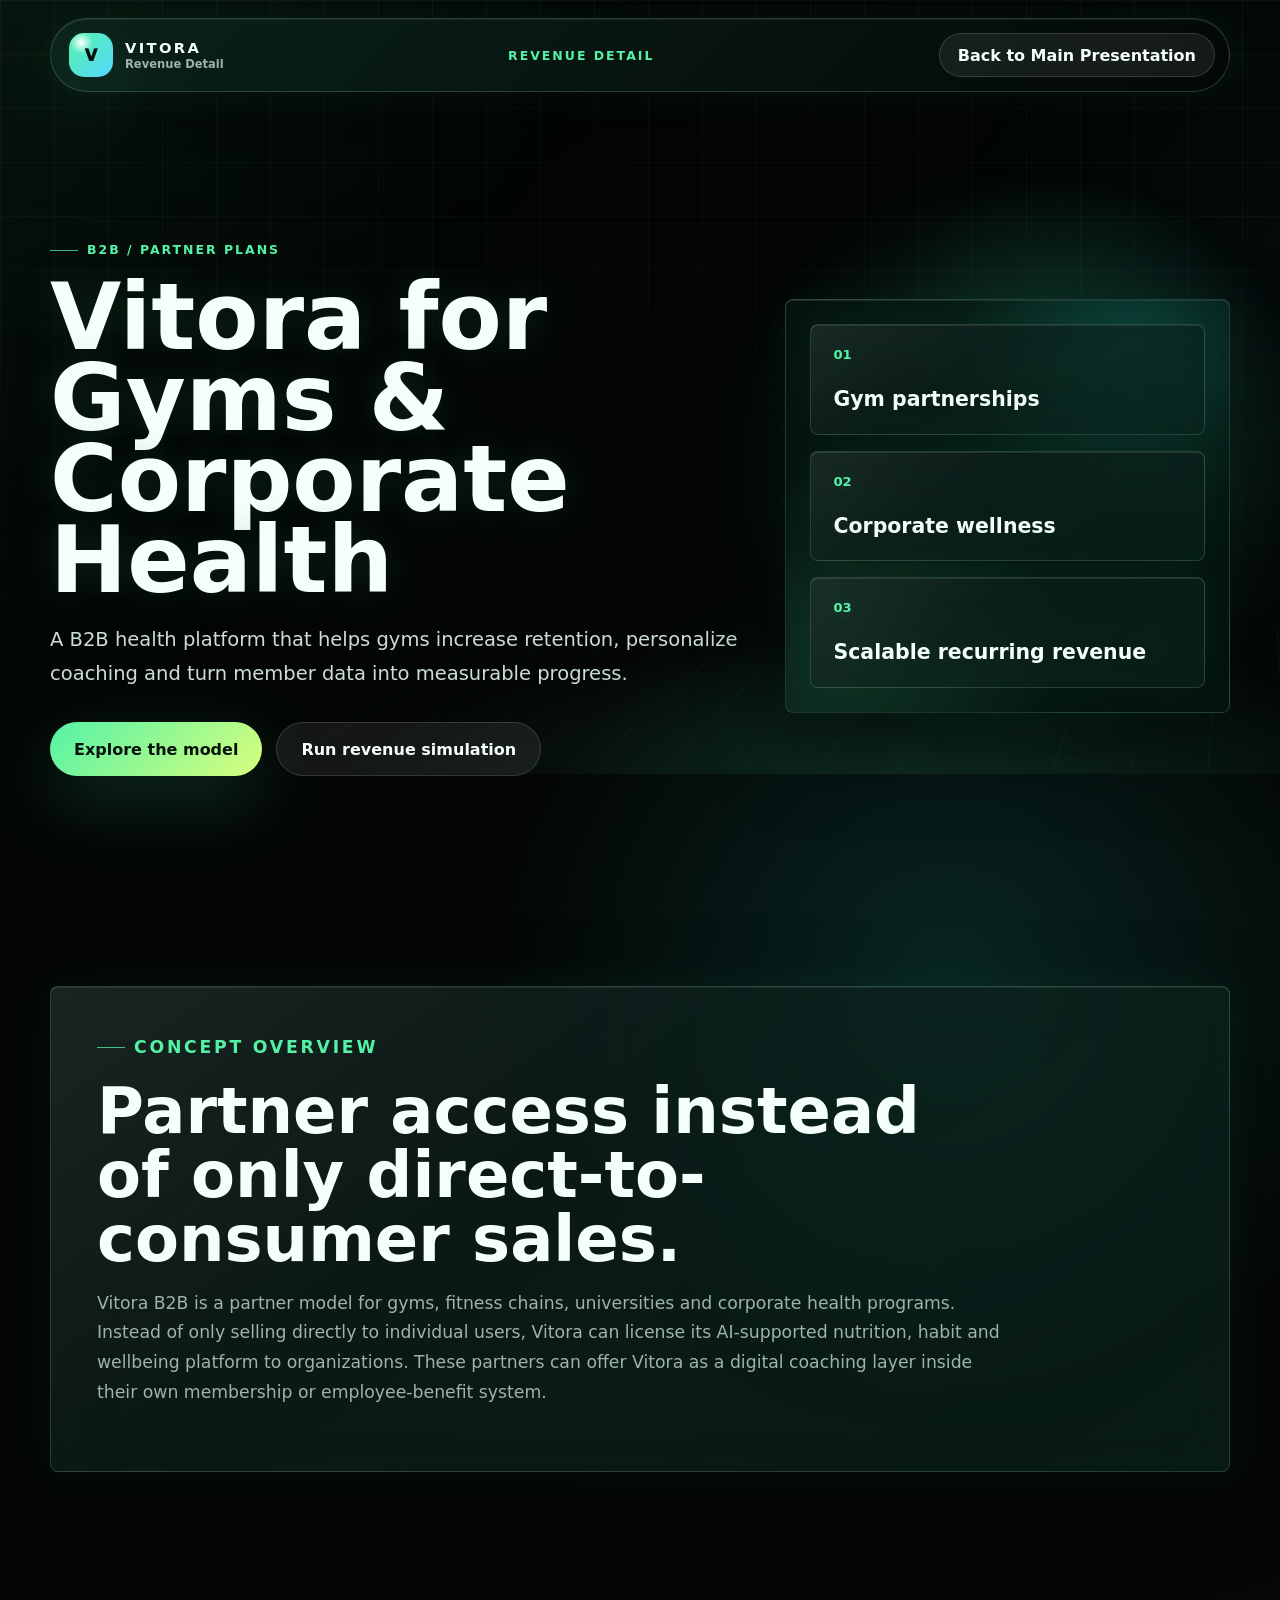
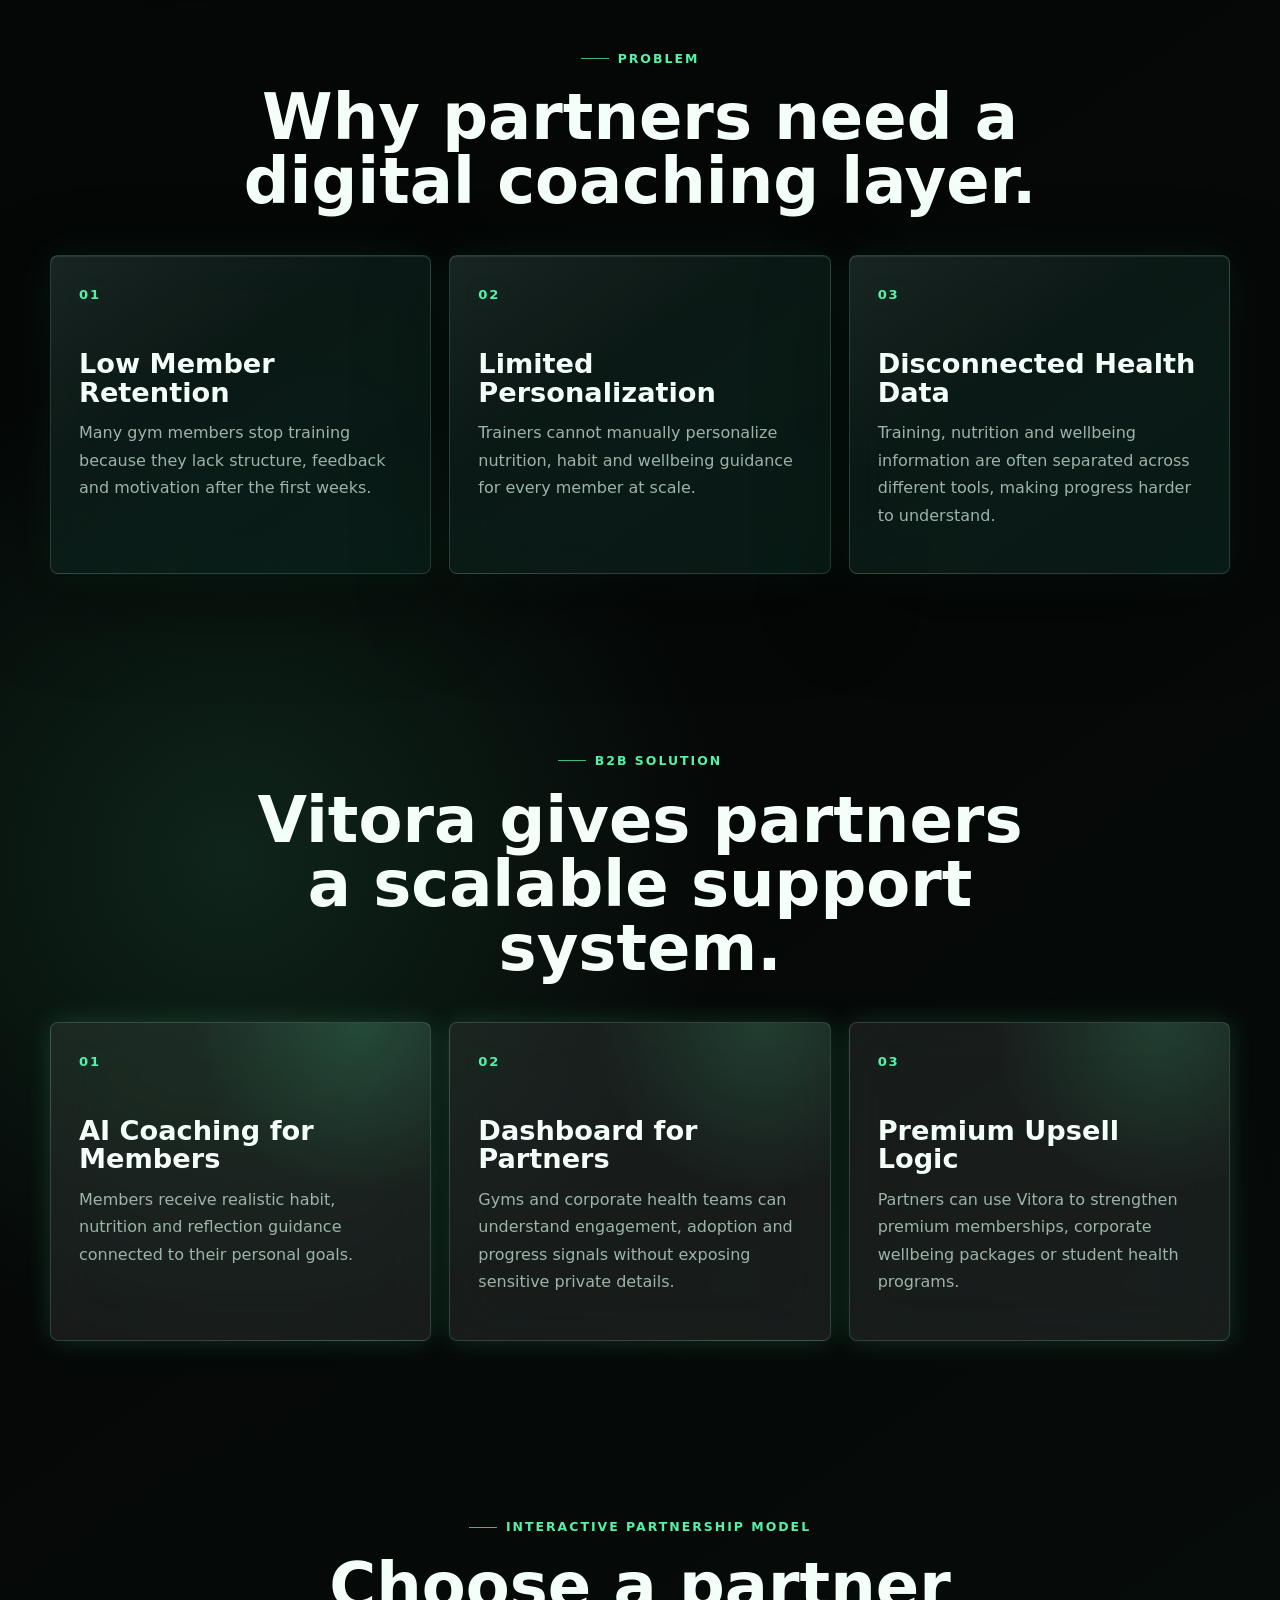
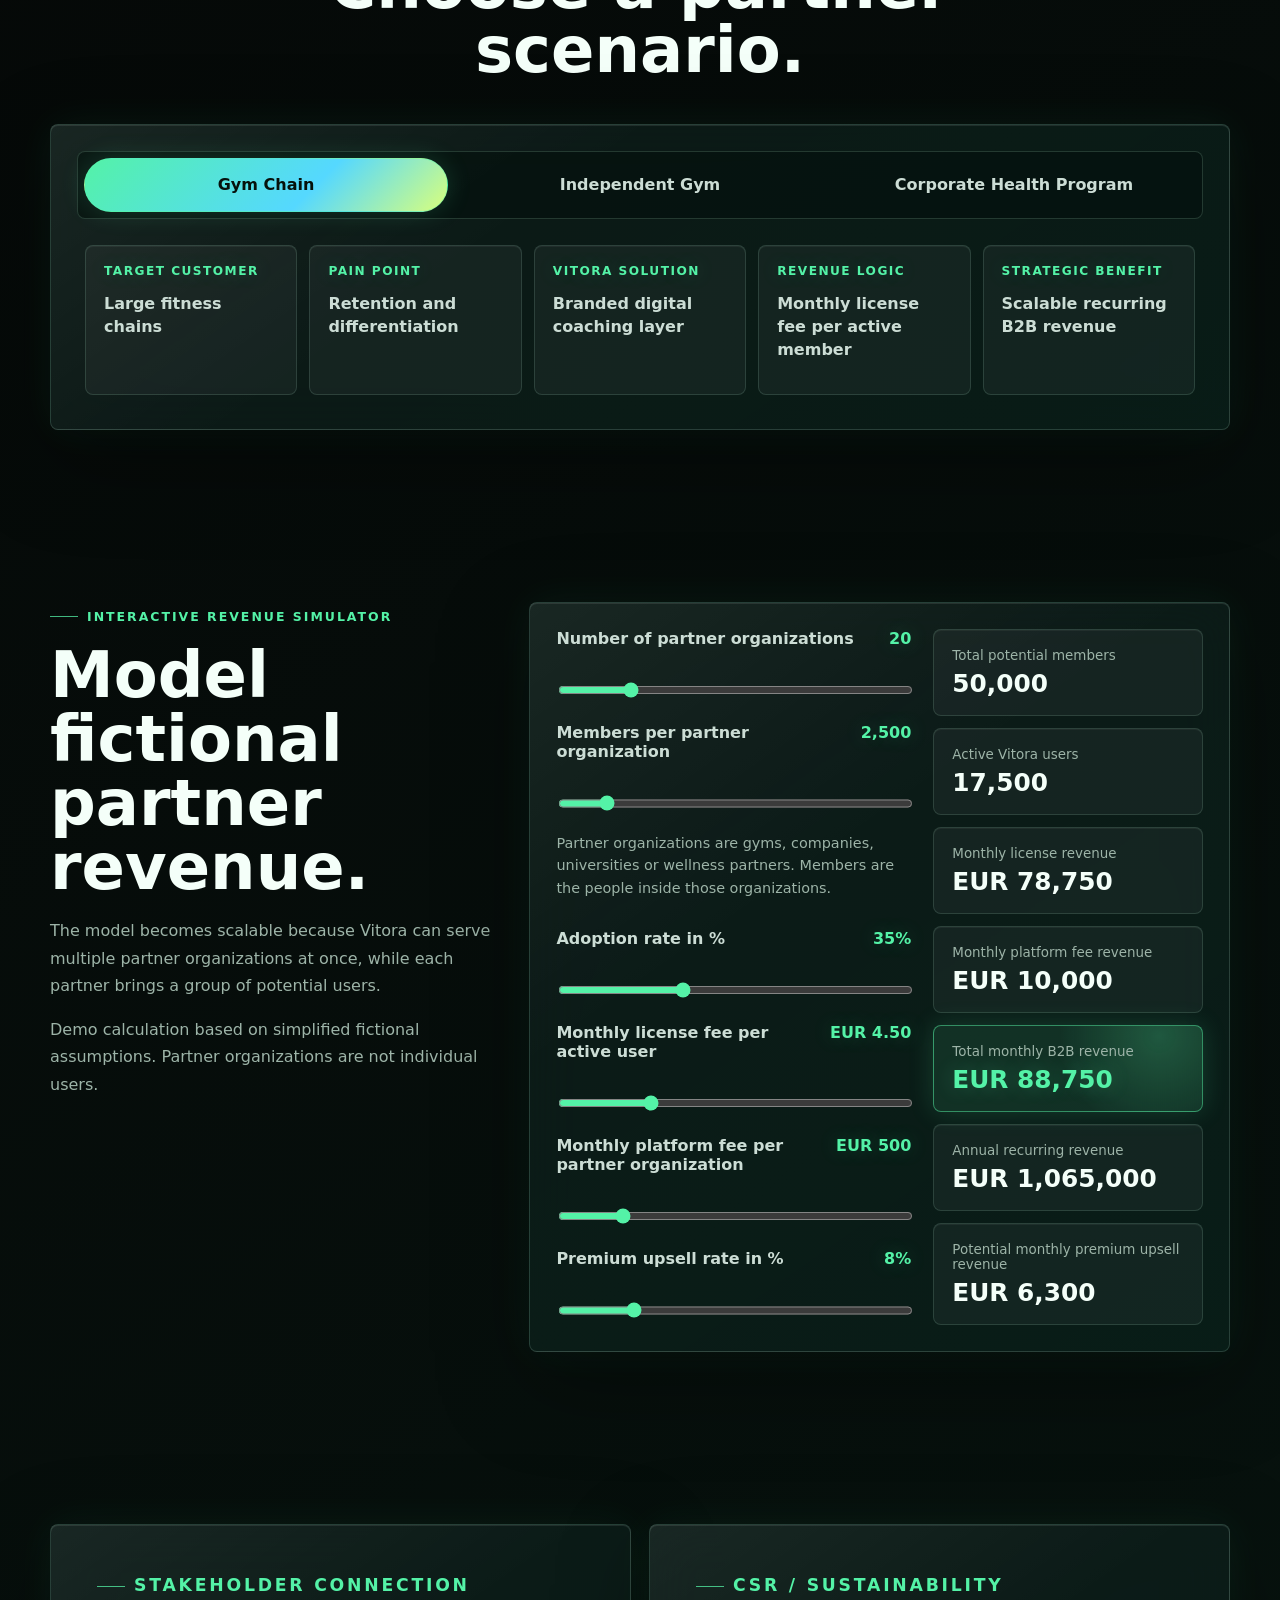
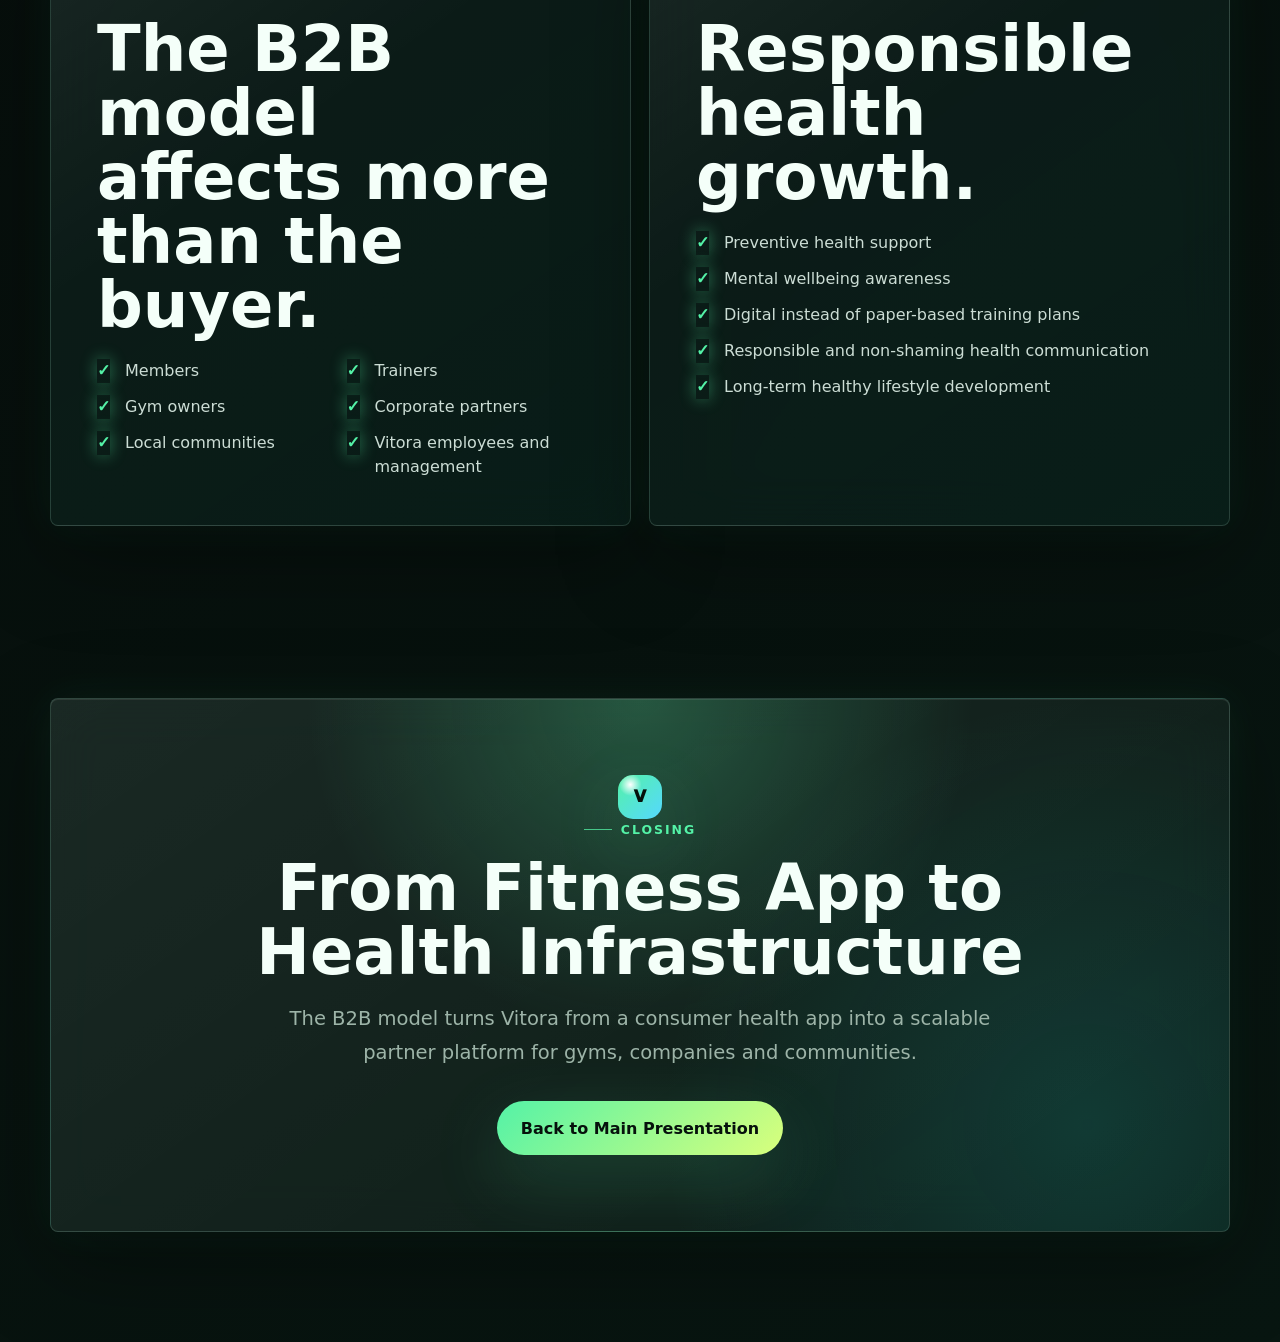
==== commit e7b8e243: "Clarify B2B revenue simulator" ====
--- a/pages/revenue/b2b.html
+++ b/pages/revenue/b2b.html
@@ -185,16 +185,25 @@
         <div class="section-heading left">
           <p class="eyebrow">Interactive Revenue Simulator</p>
           <h2 id="simulator-title">Model fictional partner revenue.</h2>
-          <p>Demo calculation based on simplified fictional assumptions.</p>
+          <p>The model becomes scalable because Vitora can serve multiple partner organizations at once, while each partner brings a group of potential users.</p>
+          <p>Demo calculation based on simplified fictional assumptions. Partner organizations are not individual users.</p>
         </div>
 
         <form class="b2b-simulator" data-b2b-simulator>
           <div class="revenue-inputs">
-            <label for="partnerMembers">
-              <span>Number of partner members</span>
-              <strong data-output-for="partnerMembers">2,500</strong>
-            </label>
-            <input id="partnerMembers" name="partnerMembers" type="range" min="100" max="20000" step="100" value="2500" data-simulator-input />
+            <label for="partnerOrganizations">
+              <span>Number of partner organizations</span>
+              <strong data-output-for="partnerOrganizations">20</strong>
+            </label>
+            <input id="partnerOrganizations" name="partnerOrganizations" type="range" min="1" max="100" step="1" value="20" data-simulator-input />
+
+            <label for="membersPerPartner">
+              <span>Members per partner organization</span>
+              <strong data-output-for="membersPerPartner">2,500</strong>
+            </label>
+            <input id="membersPerPartner" name="membersPerPartner" type="range" min="100" max="20000" step="100" value="2500" data-simulator-input />
+
+            <p class="simulator-helper">Partner organizations are gyms, companies, universities or wellness partners. Members are the people inside those organizations.</p>
 
             <label for="adoptionRate">
               <span>Adoption rate in %</span>
@@ -208,6 +217,12 @@
             </label>
             <input id="licenseFee" name="licenseFee" type="range" min="1" max="15" step="0.25" value="4.50" data-simulator-input />
 
+            <label for="platformFee">
+              <span>Monthly platform fee per partner organization</span>
+              <strong data-output-for="platformFee">EUR 499</strong>
+            </label>
+            <input id="platformFee" name="platformFee" type="range" min="0" max="3000" step="50" value="499" data-simulator-input />
+
             <label for="upsellRate">
               <span>Premium upsell rate in %</span>
               <strong data-output-for="upsellRate">8%</strong>
@@ -217,20 +232,32 @@
 
           <div class="revenue-results" aria-live="polite">
             <div>
+              <span>Total potential members</span>
+              <strong data-result="totalPotentialMembers">50,000</strong>
+            </div>
+            <div>
               <span>Active Vitora users</span>
-              <strong data-result="activeUsers">875</strong>
-            </div>
-            <div>
-              <span>Monthly recurring revenue</span>
-              <strong data-result="mrr">EUR 3,938</strong>
+              <strong data-result="activeUsers">17,500</strong>
+            </div>
+            <div>
+              <span>Monthly license revenue</span>
+              <strong data-result="monthlyLicenseRevenue">EUR 78,750</strong>
+            </div>
+            <div>
+              <span>Monthly platform fee revenue</span>
+              <strong data-result="monthlyPlatformRevenue">EUR 9,980</strong>
+            </div>
+            <div class="featured-result">
+              <span>Total monthly B2B revenue</span>
+              <strong data-result="totalMonthlyB2BRevenue">EUR 88,730</strong>
             </div>
             <div>
               <span>Annual recurring revenue</span>
-              <strong data-result="arr">EUR 47,250</strong>
+              <strong data-result="arr">EUR 1,064,760</strong>
             </div>
             <div>
               <span>Potential monthly premium upsell revenue</span>
-              <strong data-result="upsellRevenue">EUR 315</strong>
+              <strong data-result="upsellRevenue">EUR 6,300</strong>
             </div>
           </div>
         </form>
--- a/css/revenue-pages.css
+++ b/css/revenue-pages.css
@@ -346,6 +346,13 @@
   white-space: nowrap;
 }
 
+.simulator-helper {
+  margin: -4px 0 2px;
+  color: var(--muted);
+  font-size: 0.9rem;
+  line-height: 1.55;
+}
+
 .revenue-results {
   display: grid;
   gap: 12px;
@@ -358,6 +365,11 @@
   background: rgba(84, 242, 167, 0.08);
 }
 
+.revenue-results .featured-result {
+  border-color: rgba(84, 242, 167, 0.55);
+  background: rgba(84, 242, 167, 0.14);
+}
+
 .revenue-results span {
   display: block;
   margin-bottom: 8px;
@@ -370,6 +382,10 @@
   color: var(--text);
   font-size: 1.55rem;
   line-height: 1.05;
+}
+
+.revenue-results .featured-result strong {
+  color: var(--primary);
 }
 
 .stakeholder-layout {
@@ -502,3 +518,168 @@
     font-size: 1.32rem;
   }
 }
+
+/* Premium B2B detail skin aligned with the main Vitora deck. */
+.revenue-page {
+  background:
+    radial-gradient(circle at 74% 16%, rgba(37, 228, 211, 0.14), transparent 28rem),
+    radial-gradient(circle at 18% 40%, rgba(89, 245, 168, 0.12), transparent 31rem),
+    linear-gradient(145deg, #020504, var(--bg) 42%, var(--bg-soft));
+}
+
+.revenue-topbar {
+  border-color: rgba(190, 255, 225, 0.18);
+  background:
+    linear-gradient(135deg, rgba(12, 36, 29, 0.9), rgba(3, 10, 8, 0.7)),
+    rgba(5, 8, 7, 0.74);
+  backdrop-filter: blur(26px) saturate(1.25);
+  box-shadow:
+    var(--shadow),
+    inset 0 1px 0 rgba(255, 255, 255, 0.08),
+    0 0 42px rgba(89, 245, 168, 0.08);
+}
+
+.revenue-hero {
+  isolation: isolate;
+  overflow: hidden;
+}
+
+.revenue-hero::before {
+  inset: 4% -6% auto auto;
+  width: min(680px, 74vw);
+  height: min(680px, 74vw);
+  background:
+    radial-gradient(circle, rgba(89, 245, 168, 0.2), transparent 62%),
+    radial-gradient(circle at 58% 42%, rgba(37, 228, 211, 0.14), transparent 42%);
+  filter: blur(2px);
+}
+
+.revenue-hero::after {
+  content: "";
+  position: absolute;
+  inset: auto -12% 7% 28%;
+  z-index: -1;
+  height: 34vh;
+  pointer-events: none;
+  background:
+    repeating-linear-gradient(108deg, transparent 0 28px, rgba(37, 228, 211, 0.14) 29px, transparent 30px 64px),
+    radial-gradient(ellipse at 50% 100%, rgba(89, 245, 168, 0.24), transparent 62%);
+  opacity: 0.38;
+  transform: perspective(960px) rotateX(62deg);
+}
+
+.revenue-hero-copy h1 {
+  max-width: 980px;
+  font-size: clamp(4rem, 7.2vw, 7rem);
+  line-height: 0.88;
+  text-shadow:
+    0 0 36px rgba(89, 245, 168, 0.13),
+    0 18px 46px rgba(0, 0, 0, 0.42);
+}
+
+.revenue-hero-copy .lead {
+  max-width: 720px;
+  color: var(--muted-strong);
+}
+
+.hero-point-panel,
+.hero-point-panel div,
+.revenue-card,
+.revenue-copy-panel,
+.partner-model,
+.b2b-simulator,
+.closing-panel {
+  border-color: rgba(194, 255, 226, 0.16);
+  background:
+    linear-gradient(145deg, rgba(255, 255, 255, 0.08), rgba(255, 255, 255, 0.025) 38%, rgba(89, 245, 168, 0.035)),
+    rgba(7, 25, 20, 0.7);
+  backdrop-filter: blur(26px) saturate(1.2);
+  box-shadow:
+    var(--shadow),
+    inset 0 1px 0 rgba(255, 255, 255, 0.09),
+    0 0 44px rgba(89, 245, 168, 0.07);
+}
+
+.hero-point-panel {
+  background:
+    radial-gradient(circle at 78% 12%, rgba(37, 228, 211, 0.19), transparent 34%),
+    radial-gradient(circle at 16% 88%, rgba(89, 245, 168, 0.16), transparent 38%),
+    rgba(7, 25, 20, 0.74);
+}
+
+.hero-point-panel span,
+.revenue-card .card-number,
+.partner-panel dt,
+.revenue-inputs label strong,
+.revenue-results .featured-result strong {
+  text-shadow: 0 0 20px rgba(89, 245, 168, 0.24);
+}
+
+.revenue-card {
+  transform-style: preserve-3d;
+}
+
+.revenue-card:hover {
+  border-color: rgba(89, 245, 168, 0.42);
+  box-shadow:
+    var(--shadow),
+    0 0 38px rgba(89, 245, 168, 0.16),
+    inset 0 1px 0 rgba(255, 255, 255, 0.12);
+}
+
+.revenue-card.accent,
+.revenue-results .featured-result,
+.partner-tab.active,
+.partner-tab[aria-selected="true"] {
+  box-shadow: 0 0 26px rgba(89, 245, 168, 0.16);
+}
+
+.partner-tabs {
+  border-color: rgba(190, 255, 225, 0.16);
+  background: rgba(4, 15, 12, 0.6);
+}
+
+.partner-tab {
+  border-radius: 999px;
+}
+
+.partner-tab.active,
+.partner-tab[aria-selected="true"] {
+  background: linear-gradient(135deg, var(--primary), var(--secondary) 62%, var(--accent));
+}
+
+.partner-panel div,
+.revenue-results div {
+  border-color: rgba(190, 255, 225, 0.14);
+  background: rgba(255, 255, 255, 0.045);
+  box-shadow: inset 0 1px 0 rgba(255, 255, 255, 0.05);
+}
+
+.revenue-results .featured-result {
+  border-color: rgba(89, 245, 168, 0.48);
+  background:
+    radial-gradient(circle at 84% 12%, rgba(89, 245, 168, 0.2), transparent 42%),
+    rgba(89, 245, 168, 0.1);
+}
+
+.revenue-list li::before {
+  box-shadow: 0 0 16px rgba(89, 245, 168, 0.42);
+}
+
+.closing-panel {
+  background:
+    radial-gradient(circle at 50% 0%, rgba(89, 245, 168, 0.24), transparent 42%),
+    radial-gradient(circle at 88% 80%, rgba(37, 228, 211, 0.14), transparent 38%),
+    linear-gradient(145deg, rgba(255, 255, 255, 0.08), rgba(255, 255, 255, 0.025)),
+    rgba(7, 25, 20, 0.74);
+}
+
+@media (max-width: 560px) {
+  .revenue-hero-copy h1 {
+    font-size: clamp(3.2rem, 15vw, 4.4rem);
+  }
+
+  .partner-tab {
+    border-radius: var(--radius-md);
+  }
+}
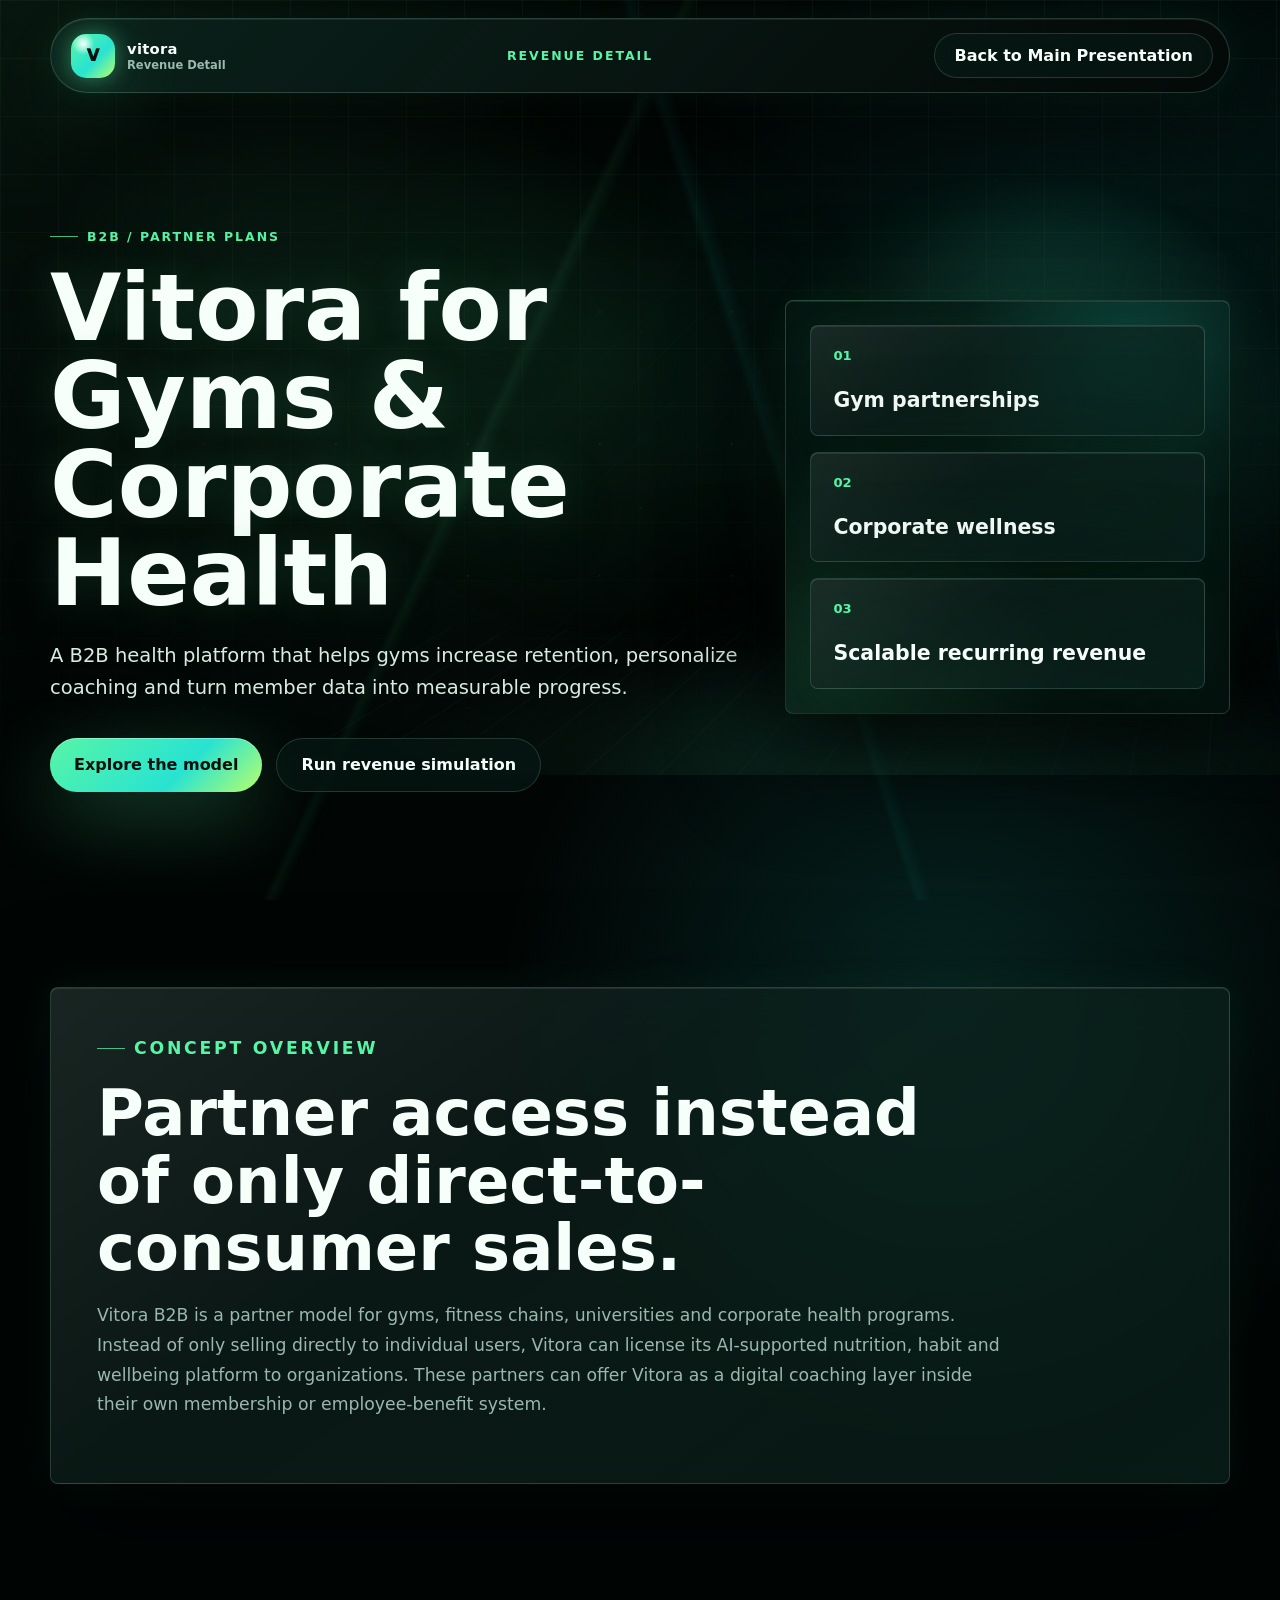
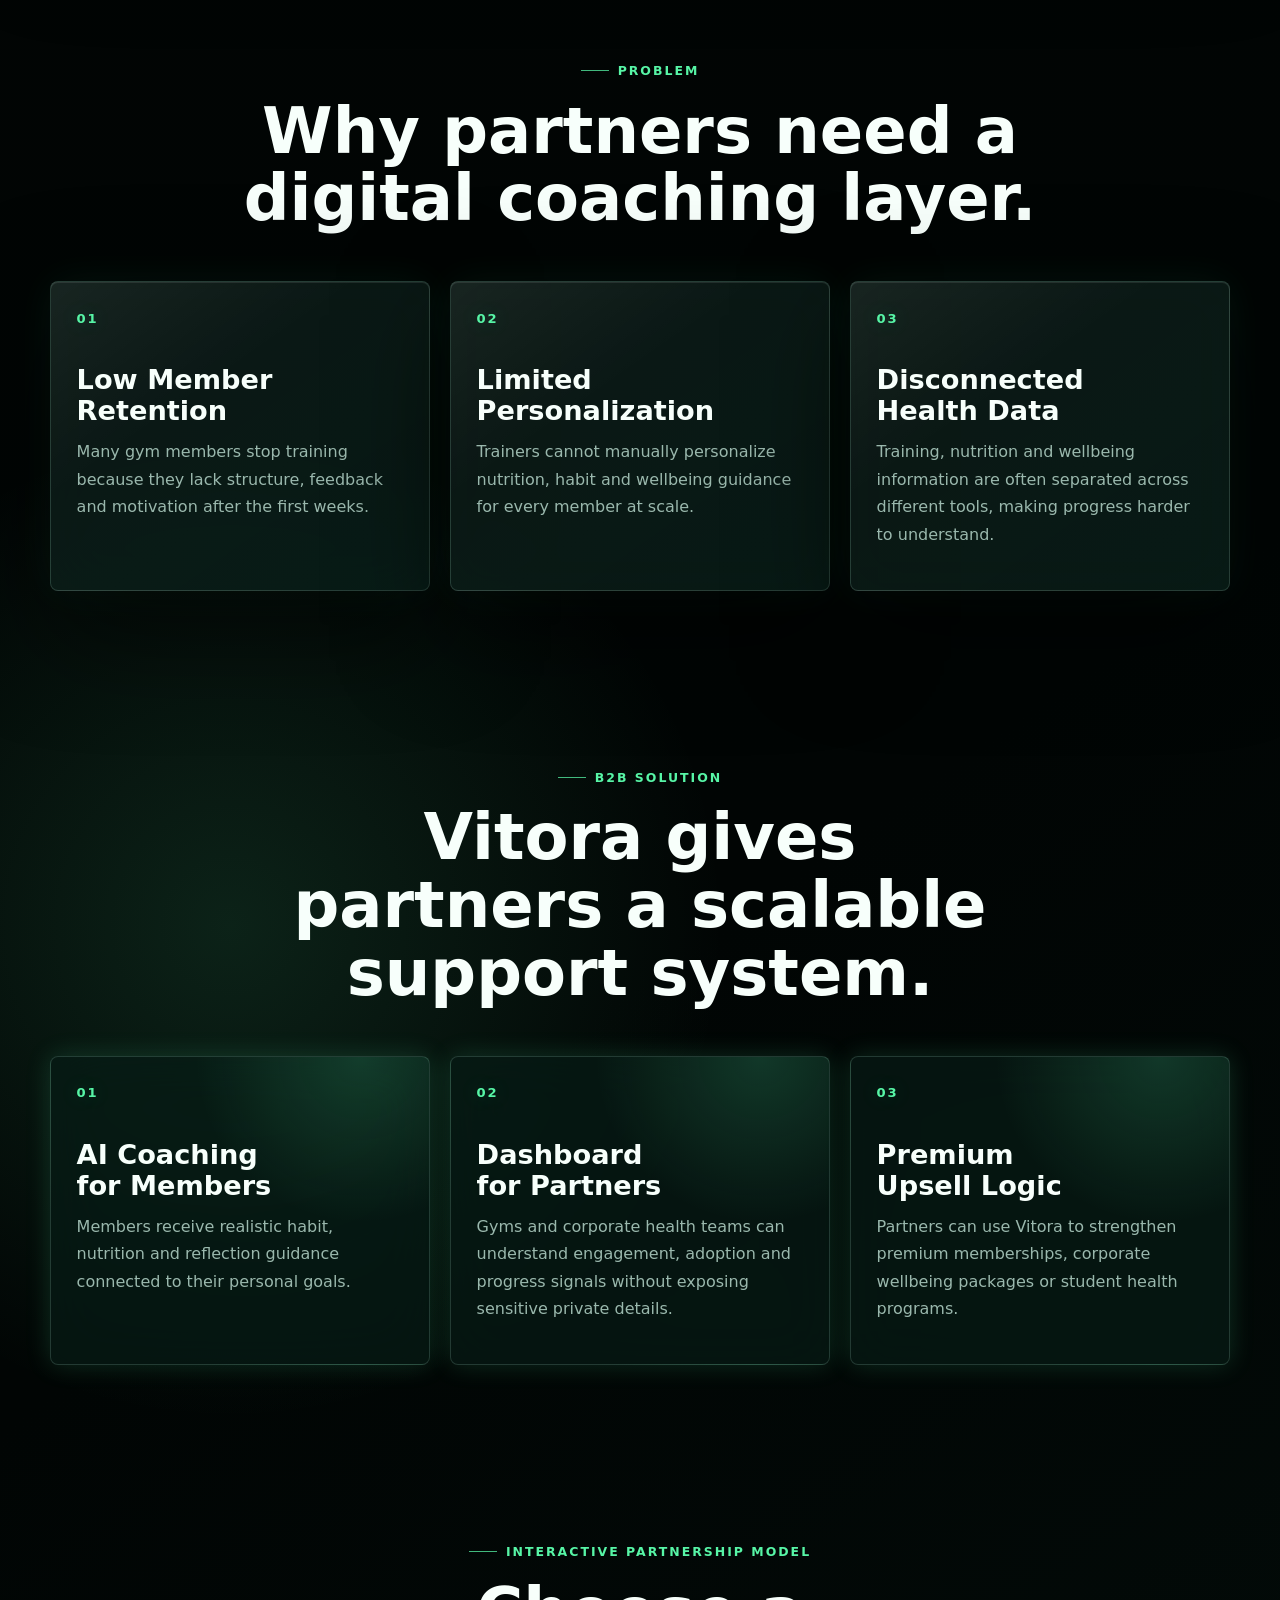
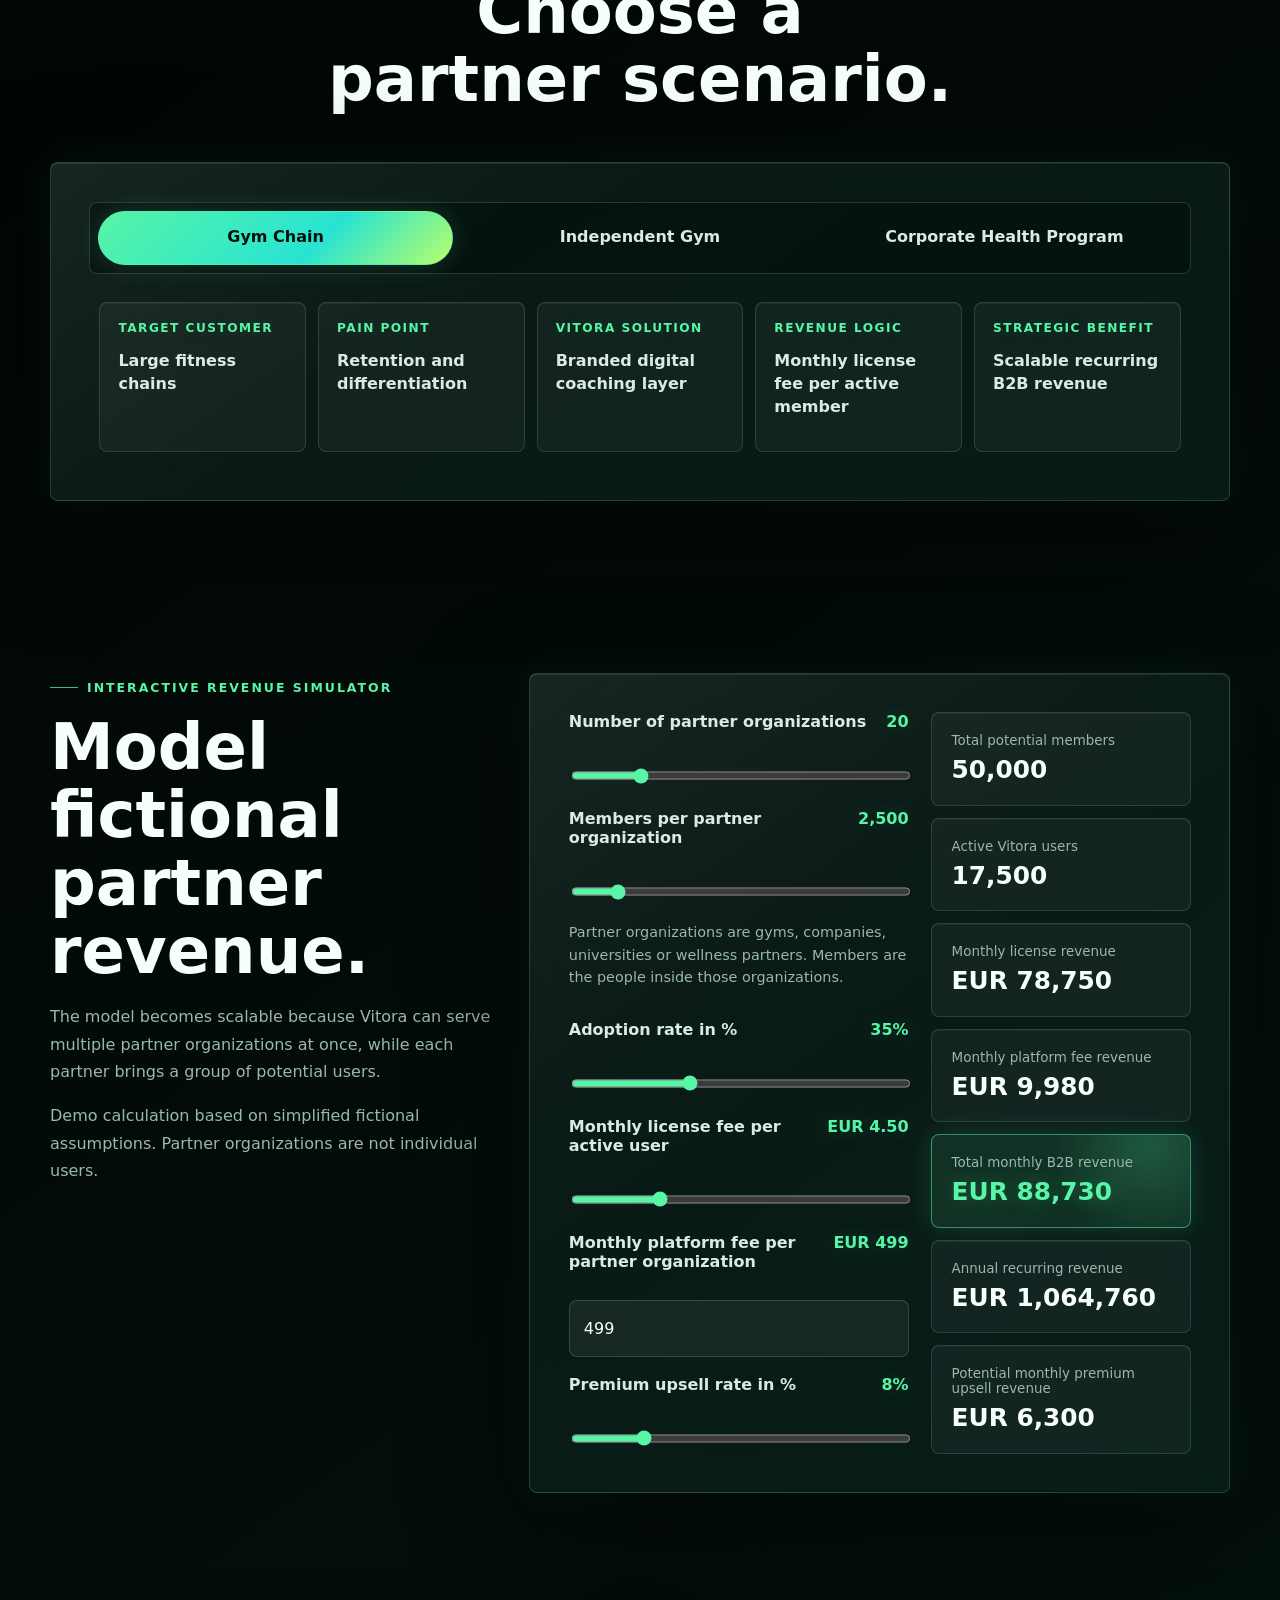
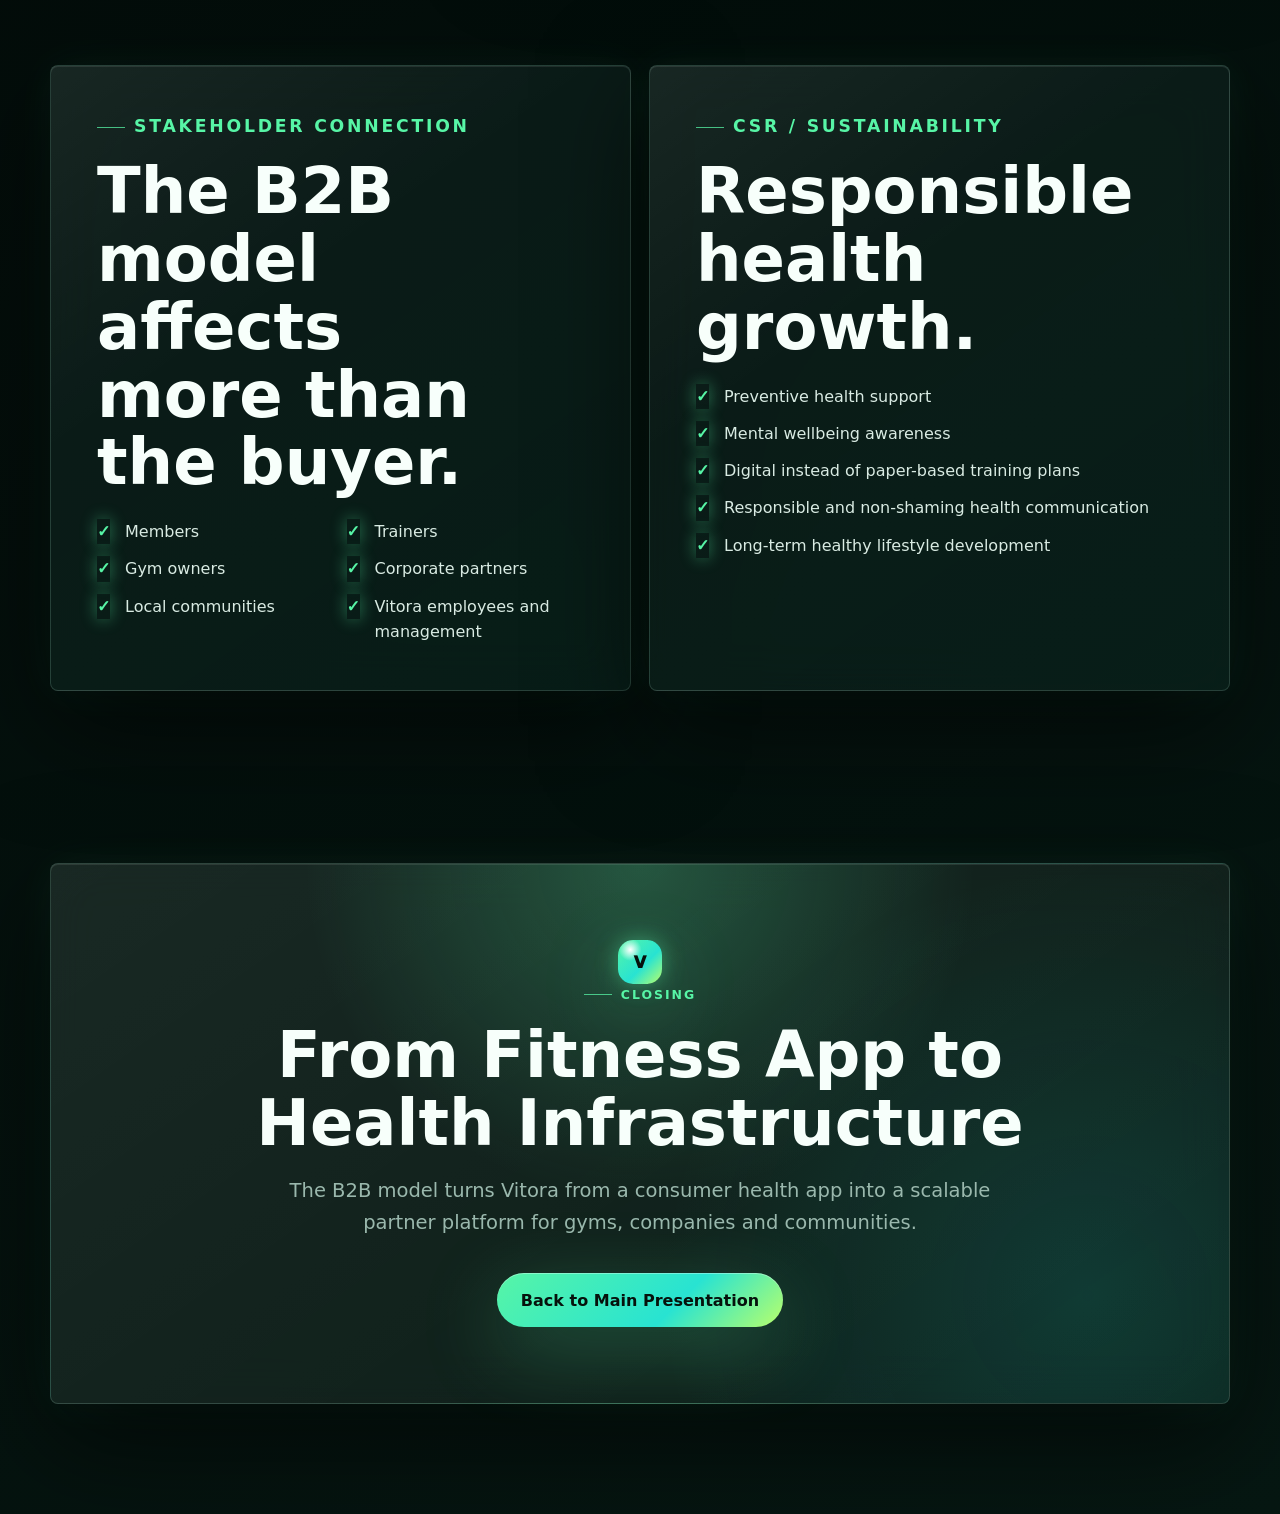
==== commit 339c8bd5: "Add freemium and subscription revenue pages" ====
--- a/pages/revenue/b2b.html
+++ b/pages/revenue/b2b.html
@@ -221,7 +221,7 @@
               <span>Monthly platform fee per partner organization</span>
               <strong data-output-for="platformFee">EUR 499</strong>
             </label>
-            <input id="platformFee" name="platformFee" type="range" min="0" max="3000" step="50" value="499" data-simulator-input />
+            <input id="platformFee" name="platformFee" type="number" min="0" max="3000" step="50" value="499" data-simulator-input />
 
             <label for="upsellRate">
               <span>Premium upsell rate in %</span>
--- a/css/base.css
+++ b/css/base.css
@@ -6,6 +6,7 @@
 
 html {
   scroll-behavior: smooth;
+  scroll-padding-top: calc(var(--header-height) + 2.75rem);
   min-width: 320px;
   color-scheme: dark;
 }
@@ -23,10 +24,39 @@
     sans-serif;
   color: var(--text);
   background:
-    linear-gradient(135deg, rgba(84, 242, 167, 0.12), transparent 34%),
-    linear-gradient(225deg, rgba(85, 216, 255, 0.1), transparent 38%),
-    linear-gradient(145deg, var(--bg), var(--bg-soft) 62%, var(--bg));
+    radial-gradient(circle at 72% 15%, rgba(40, 227, 210, 0.14), transparent 28rem),
+    radial-gradient(circle at 26% 40%, rgba(87, 245, 166, 0.16), transparent 34rem),
+    linear-gradient(145deg, #010302 0%, var(--bg) 38%, var(--bg-soft) 72%, #010302 100%);
   overflow-x: hidden;
+}
+
+body::before,
+body::after {
+  content: "";
+  position: fixed;
+  inset: 0;
+  z-index: -4;
+  pointer-events: none;
+}
+
+body::before {
+  background:
+    radial-gradient(circle at 47% 40%, rgba(87, 245, 166, 0.08), transparent 34%),
+    linear-gradient(115deg, transparent 0 40%, rgba(87, 245, 166, 0.07) 40.5%, transparent 41.3% 100%),
+    linear-gradient(72deg, transparent 0 58%, rgba(40, 227, 210, 0.07) 58.5%, transparent 59.5% 100%);
+  opacity: 0.78;
+}
+
+body::after {
+  background-image:
+    radial-gradient(circle, rgba(87, 245, 166, 0.5) 0 1px, transparent 1.5px),
+    radial-gradient(circle, rgba(40, 227, 210, 0.3) 0 1px, transparent 1.4px);
+  background-position: 12% 32%, 82% 58%;
+  background-size: 132px 132px, 176px 176px;
+  mask-image:
+    radial-gradient(ellipse at 34% 56%, black, transparent 48%),
+    radial-gradient(ellipse at 76% 42%, black, transparent 40%);
+  opacity: 0.24;
 }
 
 html[data-theme="light"] {
@@ -68,27 +98,32 @@
 h1 {
   margin-bottom: 24px;
   font-size: 5.6rem;
-  line-height: 0.95;
+  line-height: 1;
   letter-spacing: 0;
+  text-wrap: balance;
+  text-shadow: 0 0 34px rgba(87, 245, 166, 0.12);
 }
 
 h2 {
   margin-bottom: 18px;
   font-size: 4rem;
-  line-height: 1;
+  line-height: 1.06;
   letter-spacing: 0;
+  text-wrap: balance;
 }
 
 h3 {
   margin-bottom: 12px;
   font-size: 1.7rem;
-  line-height: 1.05;
+  line-height: 1.14;
   letter-spacing: 0;
+  text-wrap: balance;
 }
 
 p {
   color: var(--muted);
   line-height: 1.72;
+  overflow-wrap: break-word;
 }
 
 table {
@@ -99,7 +134,7 @@
 
 th,
 td {
-  padding: 16px 14px;
+  padding: 18px 16px;
   border-bottom: 1px solid var(--line);
   text-align: center;
   white-space: nowrap;
--- a/css/theme.css
+++ b/css/theme.css
@@ -1,35 +1,47 @@
 :root {
-  --bg: #050807;
-  --bg-soft: #081611;
-  --surface: rgba(255, 255, 255, 0.07);
-  --surface-strong: rgba(255, 255, 255, 0.11);
-  --glass: rgba(255, 255, 255, 0.08);
-  --glass-strong: rgba(255, 255, 255, 0.14);
+  --bg: #010504;
+  --bg-soft: #061712;
+  --surface: rgba(226, 255, 244, 0.065);
+  --surface-strong: rgba(226, 255, 244, 0.12);
+  --glass: rgba(8, 28, 23, 0.68);
+  --glass-strong: rgba(14, 46, 37, 0.78);
 
-  --text: #f4fff9;
-  --muted: #9db4a8;
-  --muted-strong: #ccddd5;
-  --line: rgba(255, 255, 255, 0.14);
+  --text: #f7fffb;
+  --muted: #9ab8ad;
+  --muted-strong: #d9ebe3;
+  --line: rgba(189, 255, 225, 0.16);
 
-  --primary: #54f2a7;
-  --primary-strong: #20d17b;
-  --secondary: #55d8ff;
-  --accent: #d9ff7c;
+  --primary: #57f5a6;
+  --primary-strong: #22de89;
+  --secondary: #28e3d2;
+  --accent: #b9ff6b;
   --danger: #ff7d8d;
 
-  --shadow: 0 30px 90px rgba(0, 0, 0, 0.36);
-  --shadow-bright: 0 24px 70px rgba(84, 242, 167, 0.18);
+  --shadow: 0 34px 110px rgba(0, 0, 0, 0.62);
+  --shadow-bright: 0 22px 80px rgba(87, 245, 166, 0.28);
 
   --radius-xl: 8px;
   --radius-lg: 8px;
   --radius-md: 8px;
   --radius-sm: 8px;
 
+  --space-1: 0.375rem;
+  --space-2: 0.625rem;
+  --space-3: 1rem;
+  --space-4: 1.25rem;
+  --space-5: 1.5rem;
+  --space-6: 2rem;
+  --space-7: 2.5rem;
+  --card-padding: clamp(1.25rem, 2vw, 1.85rem);
+  --panel-padding: clamp(1.5rem, 3vw, 2.5rem);
+  --section-x: clamp(1.25rem, 3vw, 2.25rem);
+
   --max-width: 1180px;
   --header-height: 76px;
   --ease: cubic-bezier(0.22, 1, 0.36, 1);
   --panel-blur: 22px;
-  --ring: rgba(84, 242, 167, 0.36);
+  --ring: rgba(87, 245, 166, 0.36);
+  --halo: 0 0 28px rgba(87, 245, 166, 0.22), 0 0 86px rgba(40, 227, 210, 0.1);
 }
 
 html[data-theme="light"] {
--- a/css/layout.css
+++ b/css/layout.css
@@ -14,12 +14,34 @@
   z-index: -3;
   pointer-events: none;
   background:
-    linear-gradient(rgba(255, 255, 255, 0.035) 1px, transparent 1px),
-    linear-gradient(90deg, rgba(255, 255, 255, 0.035) 1px, transparent 1px),
-    linear-gradient(120deg, rgba(84, 242, 167, 0.08), transparent 36%),
-    linear-gradient(300deg, rgba(85, 216, 255, 0.07), transparent 42%);
-  background-size: 54px 54px, 54px 54px, 100% 100%, 100% 100%;
-  mask-image: linear-gradient(to bottom, black, transparent 88%);
+    linear-gradient(rgba(180, 255, 222, 0.04) 1px, transparent 1px),
+    linear-gradient(90deg, rgba(180, 255, 222, 0.04) 1px, transparent 1px),
+    radial-gradient(circle at 28% 50%, rgba(87, 245, 166, 0.2), transparent 24rem),
+    radial-gradient(circle at 82% 38%, rgba(40, 227, 210, 0.14), transparent 27rem),
+    linear-gradient(120deg, rgba(87, 245, 166, 0.08), transparent 36%),
+    linear-gradient(300deg, rgba(40, 227, 210, 0.07), transparent 42%);
+  background-size: 58px 58px, 58px 58px, 100% 100%, 100% 100%, 100% 100%, 100% 100%;
+  mask-image: linear-gradient(to bottom, black, transparent 92%);
+}
+
+.background-grid::before,
+.background-grid::after {
+  content: "";
+  position: absolute;
+  inset: auto -12% 8% -12%;
+  height: 34vh;
+  background:
+    repeating-linear-gradient(112deg, transparent 0 24px, rgba(40, 227, 210, 0.18) 25px, transparent 26px 54px),
+    radial-gradient(ellipse at 50% 100%, rgba(87, 245, 166, 0.26), transparent 58%);
+  opacity: 0.42;
+  transform: perspective(900px) rotateX(58deg);
+}
+
+.background-grid::after {
+  inset: 20% -8% auto 45%;
+  height: 38vh;
+  opacity: 0.18;
+  transform: perspective(900px) rotateX(58deg) rotateZ(-8deg);
 }
 
 .site-header {
@@ -32,12 +54,16 @@
   justify-content: space-between;
   width: min(calc(100% - 32px), var(--max-width));
   min-height: var(--header-height);
-  padding: 12px 14px 12px 18px;
-  border: 1px solid var(--line);
-  border-radius: 999px;
-  background: rgba(5, 8, 7, 0.68);
-  backdrop-filter: blur(24px);
-  box-shadow: var(--shadow);
+  padding: 10px 14px 10px 18px;
+  border: 1px solid rgba(190, 255, 225, 0.16);
+  border-radius: 999px;
+  background:
+    linear-gradient(135deg, rgba(12, 36, 29, 0.8), rgba(3, 10, 8, 0.5)),
+    rgba(5, 8, 7, 0.62);
+  backdrop-filter: blur(28px) saturate(1.25);
+  box-shadow:
+    0 18px 70px rgba(0, 0, 0, 0.36),
+    inset 0 1px 0 rgba(255, 255, 255, 0.08);
   transform: translateX(-50%);
   transition:
     min-height 0.28s var(--ease),
@@ -53,9 +79,9 @@
 body.is-scrolled .site-header {
   top: 8px;
   justify-content: center;
-  width: min(920px, calc(100% - 30px));
+  width: min(920px, calc(100% - 32px));
   min-height: 42px;
-  padding: 4px;
+  padding: 5px;
   border-color: transparent;
   background: transparent;
   box-shadow: none;
@@ -81,7 +107,7 @@
 .site-header.compact .main-nav,
 body.is-scrolled .site-header .main-nav {
   display: flex;
-  max-width: min(900px, calc(100vw - 40px));
+  max-width: min(900px, calc(100vw - 48px));
   border-color: transparent;
   background: rgba(5, 8, 7, 0.22);
   backdrop-filter: blur(12px);
@@ -94,7 +120,7 @@
 
 .site-header.compact .main-nav a,
 body.is-scrolled .site-header .main-nav a {
-  padding: 7px 10px;
+  padding: 8px 12px;
   background: transparent;
   font-size: 0.76rem;
 }
@@ -122,8 +148,10 @@
   color: #06110c;
   background:
     radial-gradient(circle at 28% 22%, #ffffff, transparent 24%),
-    linear-gradient(135deg, var(--primary), var(--secondary));
-  box-shadow: var(--shadow-bright);
+    linear-gradient(135deg, var(--primary), var(--secondary) 58%, var(--accent));
+  box-shadow:
+    var(--shadow-bright),
+    0 0 22px rgba(87, 245, 166, 0.45);
   font-weight: 950;
   letter-spacing: 0;
 }
@@ -135,7 +163,8 @@
 
 .brand-copy strong {
   font-size: 0.92rem;
-  letter-spacing: 0.16em;
+  letter-spacing: 0.02em;
+  text-transform: lowercase;
 }
 
 .brand-copy small {
@@ -147,13 +176,13 @@
 .main-nav {
   display: flex;
   align-items: center;
-  gap: 4px;
+  gap: 8px;
   max-width: min(650px, 56vw);
   overflow-x: auto;
   padding: 6px;
-  border: 1px solid var(--line);
-  border-radius: 999px;
-  background: rgba(255, 255, 255, 0.04);
+  border: 1px solid transparent;
+  border-radius: 999px;
+  background: transparent;
   scrollbar-width: none;
 }
 
@@ -163,10 +192,10 @@
 
 .main-nav a {
   flex: 0 0 auto;
-  padding: 10px 11px;
+  padding: 10px 12px;
   border-radius: 999px;
   color: var(--muted);
-  font-size: 0.8rem;
+  font-size: 0.82rem;
   font-weight: 760;
   transition:
     color 0.2s var(--ease),
@@ -175,8 +204,9 @@
 
 .main-nav a:hover,
 .main-nav a.active {
-  color: var(--text);
-  background: var(--surface);
+  color: var(--primary);
+  background: transparent;
+  text-shadow: 0 0 18px rgba(87, 245, 166, 0.32);
 }
 
 .header-actions {
@@ -191,10 +221,10 @@
   place-items: center;
   width: 44px;
   height: 44px;
-  border: 1px solid var(--line);
+  border: 1px solid rgba(190, 255, 225, 0.18);
   border-radius: 999px;
   color: var(--text);
-  background: var(--surface);
+  background: rgba(8, 28, 23, 0.68);
   transition:
     transform 0.22s var(--ease),
     background 0.22s var(--ease);
@@ -223,26 +253,31 @@
 
 .nav-cta {
   border: 0;
-  padding: 0 18px;
+  padding: 0.75rem 1.2rem;
   color: #06110c;
-  background: linear-gradient(135deg, var(--primary), var(--accent));
-  box-shadow: var(--shadow-bright);
+  background: linear-gradient(135deg, var(--primary), var(--secondary) 62%, var(--accent));
+  box-shadow:
+    var(--shadow-bright),
+    inset 0 1px 0 rgba(255, 255, 255, 0.34);
 }
 
 .primary-button {
   min-height: 54px;
-  padding: 0 24px;
+  padding: 0.85rem 1.5rem;
   color: #06110c;
-  background: linear-gradient(135deg, var(--primary), var(--accent));
-  box-shadow: var(--shadow-bright);
+  background: linear-gradient(135deg, var(--primary), var(--secondary) 62%, var(--accent));
+  box-shadow:
+    var(--shadow-bright),
+    inset 0 1px 0 rgba(255, 255, 255, 0.34);
 }
 
 .secondary-button {
   min-height: 54px;
-  padding: 0 24px;
+  padding: 0.85rem 1.5rem;
   border: 1px solid var(--line);
   color: var(--text);
-  background: var(--surface);
+  background: rgba(8, 28, 23, 0.6);
+  backdrop-filter: blur(var(--panel-blur));
 }
 
 .nav-cta:hover,
@@ -254,8 +289,8 @@
 .section {
   position: relative;
   min-height: 100vh;
-  padding: 136px 20px 98px;
-  scroll-margin-top: 86px;
+  padding: 144px var(--section-x) 108px;
+  scroll-margin-top: calc(var(--header-height) + 2.25rem);
 }
 
 .section:not(.hero-section) {
@@ -271,7 +306,7 @@
 
 .section-heading {
   width: min(800px, 100%);
-  margin: 0 auto 42px;
+  margin: 0 auto 48px;
   text-align: center;
 }
 
@@ -311,8 +346,9 @@
 
 .lead {
   max-width: 720px;
-  margin-bottom: 32px;
+  margin-bottom: 34px;
   font-size: 1.22rem;
+  line-height: 1.64;
 }
 
 .reveal {
@@ -381,7 +417,7 @@
   }
 
   .site-header {
-    width: min(calc(100% - 22px), var(--max-width));
+    width: min(calc(100% - 32px), var(--max-width));
   }
 
   .site-header.compact .main-nav,
@@ -390,10 +426,16 @@
   }
 }
 
+@media (min-width: 761px) and (max-width: 1360px) {
+  .section {
+    padding-right: max(var(--section-x), 5.75rem);
+  }
+}
+
 @media (max-width: 760px) {
   .section {
     min-height: auto;
-    padding: 118px 16px 78px;
+    padding: 122px var(--section-x) 112px;
   }
 
   .brand-copy small {
@@ -405,10 +447,25 @@
   }
 
   .presentation-controls {
-    right: 12px;
-    bottom: 12px;
+    right: auto;
+    bottom: 14px;
+    left: 50%;
     top: auto;
     grid-template-columns: 44px 44px 44px;
-    transform: none;
-  }
-}
+    padding: 6px;
+    border: 1px solid var(--line);
+    border-radius: 999px;
+    background: rgba(5, 8, 7, 0.68);
+    backdrop-filter: blur(18px);
+    transform: translateX(-50%);
+  }
+
+  .presentation-controls div {
+    min-height: 44px;
+  }
+
+  body.is-scrolled .presentation-controls {
+    top: 76px;
+    bottom: auto;
+  }
+}
--- a/css/sections.css
+++ b/css/sections.css
@@ -230,11 +230,11 @@
 }
 
 .app-preview .mini-stack div {
-  padding: 11px 12px;
+  padding: 12px 14px;
 }
 
 .app-preview .ai-card {
-  padding: 14px;
+  padding: 16px;
 }
 
 .app-preview .ai-card p {
@@ -323,9 +323,10 @@
 .mini-stack div,
 .workout-list div {
   display: flex;
+  align-items: center;
   justify-content: space-between;
   gap: 16px;
-  padding: 13px 14px;
+  padding: 15px 16px;
   border: 1px solid var(--line);
   border-radius: var(--radius-md);
   background: rgba(255, 255, 255, 0.06);
@@ -473,7 +474,7 @@
 
 .card-number {
   display: inline-flex;
-  margin-bottom: 48px;
+  margin-bottom: clamp(1.5rem, 3vw, 2.75rem);
   color: var(--primary);
   font-size: 0.82rem;
   font-weight: 900;
@@ -627,7 +628,7 @@
 }
 
 .tabs {
-  padding: 14px;
+  padding: clamp(18px, 2vw, 24px);
   border-radius: var(--radius-xl);
 }
 
@@ -635,7 +636,7 @@
   display: grid;
   grid-template-columns: repeat(3, 1fr);
   gap: 8px;
-  margin-bottom: 14px;
+  margin-bottom: 18px;
   padding: 8px;
   border: 1px solid var(--line);
   border-radius: 999px;
@@ -644,11 +645,14 @@
 
 .tab-button {
   min-height: 48px;
+  padding: 0.7rem 1rem;
   border: 0;
   border-radius: 999px;
   color: var(--muted);
   background: transparent;
   font-weight: 850;
+  line-height: 1.15;
+  text-align: center;
   transition:
     color 0.2s var(--ease),
     background 0.2s var(--ease);
@@ -684,22 +688,22 @@
 .module-layout {
   display: grid;
   grid-template-columns: minmax(0, 1fr) minmax(360px, 0.85fr);
-  gap: 18px;
+  gap: 22px;
 }
 
 .module-copy {
-  padding: 28px;
+  padding: var(--card-padding);
 }
 
 .feature-list {
   display: grid;
   grid-template-columns: repeat(2, minmax(0, 1fr));
-  gap: 12px;
+  gap: 14px;
   margin-top: 26px;
 }
 
 .feature-list div {
-  padding: 16px;
+  padding: 18px;
   border: 1px solid var(--line);
   border-radius: var(--radius-md);
   background: rgba(255, 255, 255, 0.045);
@@ -722,7 +726,7 @@
 
 .module-demo {
   min-height: 520px;
-  padding: 24px;
+  padding: var(--card-padding);
   border-radius: var(--radius-xl);
   background:
     radial-gradient(circle at 80% 0%, rgba(84, 242, 167, 0.16), transparent 35%),
@@ -778,7 +782,7 @@
   gap: 8px;
   height: 260px;
   margin: 34px 0;
-  padding: 18px;
+  padding: 20px;
   border: 1px solid var(--line);
   border-radius: var(--radius-xl);
   background: rgba(255, 255, 255, 0.045);
@@ -805,7 +809,7 @@
 }
 
 .mental-stats div {
-  padding: 18px;
+  padding: 18px 20px;
   border: 1px solid var(--line);
   border-radius: var(--radius-md);
   background: rgba(255, 255, 255, 0.045);
@@ -867,7 +871,7 @@
   position: relative;
   overflow: hidden;
   min-height: 420px;
-  padding: 30px;
+  padding: clamp(1.65rem, 2.4vw, 2.15rem);
   border-radius: var(--radius-lg);
   transition:
     transform 0.25s var(--ease),
@@ -908,9 +912,10 @@
 .pricing-top strong {
   display: block;
   margin: 10px 0 6px;
-  font-size: 4.2rem;
-  line-height: 0.9;
+  font-size: clamp(3.1rem, 4.4vw, 4.2rem);
+  line-height: 0.98;
   letter-spacing: 0;
+  overflow-wrap: anywhere;
 }
 
 .pricing-card ul {
@@ -941,7 +946,7 @@
   grid-template-columns: 1fr 0.85fr;
   gap: 30px;
   margin-top: 22px;
-  padding: 30px;
+  padding: var(--panel-padding);
   border-radius: var(--radius-xl);
 }
 
@@ -952,7 +957,7 @@
 }
 
 .revenue-output {
-  padding: 22px;
+  padding: 24px;
   border: 1px solid rgba(84, 242, 167, 0.28);
   border-radius: var(--radius-xl);
   background: rgba(84, 242, 167, 0.09);
@@ -966,9 +971,10 @@
 
 .revenue-output strong {
   color: var(--primary);
-  font-size: 3.75rem;
-  line-height: 0.95;
+  font-size: clamp(2.75rem, 4vw, 3.75rem);
+  line-height: 1;
   letter-spacing: 0;
+  overflow-wrap: anywhere;
 }
 
 .roadmap {
@@ -1128,6 +1134,10 @@
     grid-template-columns: 1fr;
   }
 
+  .tab-buttons {
+    border-radius: var(--radius-lg);
+  }
+
   .stat-strip div + div,
   .flow-strip div + div {
     border-left: 0;
@@ -1144,6 +1154,18 @@
     border-radius: var(--radius-xl);
   }
 
+  .module-layout,
+  .feature-list,
+  .mental-stats,
+  .mini-stack,
+  .workout-list {
+    gap: 14px;
+  }
+
+  .module-demo {
+    min-height: auto;
+  }
+
   .mega-number {
     font-size: 4.25rem;
   }
@@ -1171,13 +1193,13 @@
 .web-slide {
   display: flex;
   min-height: 100vh;
-  padding-bottom: 86px;
+  padding-bottom: 104px;
 }
 
 .web-slide > .section-inner {
   display: grid;
   align-content: center;
-  gap: 28px;
+  gap: 32px;
 }
 
 .web-slide h1,
@@ -1196,7 +1218,7 @@
   display: flex;
   align-items: center;
   justify-content: space-between;
-  gap: 14px;
+  gap: 16px;
   color: var(--muted);
   font-size: 0.74rem;
   font-weight: 850;
@@ -1205,7 +1227,7 @@
 }
 
 .slide-meta {
-  padding-bottom: 14px;
+  padding-bottom: 16px;
   border-bottom: 1px solid var(--line);
 }
 
@@ -1214,7 +1236,7 @@
 }
 
 .slide-footer {
-  padding-top: 14px;
+  padding-top: 18px;
   border-top: 1px solid var(--line);
 }
 
@@ -1223,7 +1245,7 @@
   align-items: center;
   gap: 8px;
   min-height: 42px;
-  padding: 0 16px;
+  padding: 0.72rem 1.05rem;
   border: 1px solid var(--line);
   border-radius: 999px;
   color: var(--text);
@@ -1273,6 +1295,10 @@
   box-shadow: var(--shadow);
 }
 
+.presentation-card {
+  padding: var(--card-padding);
+}
+
 .cover-layout,
 .brand-foundation,
 .market-layout,
@@ -1280,7 +1306,7 @@
 .location-layout {
   display: grid;
   grid-template-columns: minmax(0, 1fr) minmax(360px, 0.82fr);
-  gap: 28px;
+  gap: clamp(1.5rem, 3vw, 2.75rem);
   align-items: stretch;
 }
 
@@ -1356,7 +1382,7 @@
 .metric-grid {
   display: grid;
   grid-template-columns: repeat(3, minmax(0, 1fr));
-  gap: 14px;
+  gap: 18px;
 }
 
 .metric-grid.two {
@@ -1365,15 +1391,16 @@
 
 .metric-tile {
   min-height: 168px;
-  padding: 24px;
+  padding: var(--card-padding);
 }
 
 .metric-tile strong {
   display: block;
   margin-bottom: 14px;
   color: var(--primary);
-  font-size: 2.85rem;
-  line-height: 0.95;
+  font-size: clamp(2.1rem, 3.1vw, 2.85rem);
+  line-height: 1;
+  overflow-wrap: anywhere;
 }
 
 .metric-tile span {
@@ -1381,9 +1408,14 @@
   line-height: 1.45;
 }
 
+.market-layout .metric-tile strong {
+  font-size: clamp(1.7rem, 2.35vw, 2.25rem);
+  line-height: 1.08;
+}
+
 .slide-note {
   margin: 0;
-  padding: 18px 20px;
+  padding: 18px 22px;
   border-left: 3px solid var(--primary);
   color: var(--muted-strong);
   background: rgba(84, 242, 167, 0.08);
@@ -1396,7 +1428,7 @@
 .usp-panel {
   display: grid;
   align-content: center;
-  padding: 34px;
+  padding: var(--panel-padding);
 }
 
 .pillar-row,
@@ -1418,7 +1450,7 @@
 .problem-layout {
   display: grid;
   grid-template-columns: minmax(0, 0.9fr) minmax(360px, 1.1fr);
-  gap: 24px;
+  gap: clamp(1.25rem, 2.4vw, 2rem);
   align-items: stretch;
 }
 
@@ -1426,12 +1458,12 @@
   display: grid;
   align-content: center;
   min-height: 500px;
-  padding: 34px;
+  padding: var(--panel-padding);
 }
 
 .problem-highlight {
   margin-top: 22px;
-  padding: 22px;
+  padding: 24px;
   border-color: rgba(84, 242, 167, 0.3);
   color: var(--muted-strong);
   background: rgba(84, 242, 167, 0.09);
@@ -1448,7 +1480,7 @@
 
 .profile-card {
   min-height: 150px;
-  padding: 20px;
+  padding: 22px;
 }
 
 .profile-card span,
@@ -1616,7 +1648,7 @@
 }
 
 .takeaway-list li {
-  padding: 15px;
+  padding: 16px;
   border: 1px solid var(--line);
   border-radius: var(--radius-md);
   color: var(--muted-strong);
@@ -1664,7 +1696,7 @@
 .identity-panel,
 .responsibility-lane {
   min-height: 300px;
-  padding: 28px;
+  padding: var(--card-padding);
 }
 
 .purpose-panel span,
@@ -1689,7 +1721,7 @@
   display: grid;
   align-content: space-between;
   min-height: 570px;
-  padding: 34px;
+  padding: var(--panel-padding);
   overflow: hidden;
   background:
     linear-gradient(135deg, rgba(85, 216, 255, 0.16), transparent 36%),
@@ -1708,7 +1740,7 @@
 
 .location-facts .metric-tile {
   min-height: auto;
-  padding: 16px;
+  padding: 18px;
 }
 
 .location-facts .metric-tile strong {
@@ -1723,7 +1755,7 @@
 }
 
 .persona-panel {
-  padding: 30px;
+  padding: var(--panel-padding);
 }
 
 .clean-list {
@@ -1738,7 +1770,7 @@
   position: relative;
   padding-left: 24px;
   color: var(--muted-strong);
-  line-height: 1.5;
+  line-height: 1.58;
 }
 
 .clean-list li::before {
@@ -1757,7 +1789,7 @@
   grid-template-columns: 1fr auto;
   gap: 18px;
   align-items: center;
-  padding: 24px;
+  padding: var(--card-padding);
 }
 
 .market-signal span {
@@ -1806,7 +1838,7 @@
 }
 
 .definition-panel {
-  padding: 30px;
+  padding: var(--panel-padding);
 }
 
 .definition-panel p {
@@ -1822,18 +1854,18 @@
 }
 
 .stakeholder-panel {
-  padding: 26px;
+  padding: var(--card-padding);
 }
 
 .stakeholder-list {
   display: grid;
-  gap: 10px;
+  gap: 12px;
 }
 
 .stakeholder-list div {
   display: grid;
-  gap: 4px;
-  padding: 13px 14px;
+  gap: 6px;
+  padding: 16px;
   border: 1px solid var(--line);
   border-radius: var(--radius-md);
   background: rgba(255, 255, 255, 0.045);
@@ -1842,7 +1874,7 @@
 .stakeholder-list small,
 .channel-grid span {
   color: var(--muted);
-  line-height: 1.42;
+  line-height: 1.55;
 }
 
 .three-wide {
@@ -1855,20 +1887,20 @@
 
 .channel-panel,
 .integration-panel {
-  padding: 30px;
+  padding: var(--panel-padding);
 }
 
 .channel-grid {
   display: grid;
   grid-template-columns: repeat(2, minmax(0, 1fr));
-  gap: 12px;
+  gap: 14px;
   margin-top: 24px;
 }
 
 .channel-grid div {
   display: grid;
-  gap: 6px;
-  padding: 15px;
+  gap: 8px;
+  padding: 18px;
   border: 1px solid var(--line);
   border-radius: var(--radius-md);
   background: rgba(255, 255, 255, 0.045);
@@ -1937,7 +1969,7 @@
 
 @media (max-width: 720px) {
   .web-slide {
-    padding-bottom: 92px;
+    padding-bottom: 128px;
   }
 
   .web-slide h2 {
@@ -1948,6 +1980,10 @@
   .slide-footer {
     align-items: flex-start;
     flex-direction: column;
+  }
+
+  .slide-footer {
+    gap: 18px;
   }
 
   .market-signal {
@@ -1999,6 +2035,26 @@
     min-height: auto;
   }
 
+  .presentation-card,
+  .profile-card,
+  .purpose-panel,
+  .value-card,
+  .service-card,
+  .journey-stage,
+  .role-card,
+  .identity-panel,
+  .responsibility-lane,
+  .strategy-card,
+  .stakeholder-panel,
+  .channel-panel,
+  .integration-panel,
+  .definition-panel,
+  .persona-panel,
+  .operations-side,
+  .assumption-panel {
+    padding: 1.25rem;
+  }
+
   .metric-tile strong,
   .market-signal strong {
     font-size: 2.35rem;
@@ -2008,3 +2064,846 @@
     font-size: 3rem;
   }
 }
+
+/* Premium Vitora landing/deck skin inspired by the supplied visual reference. */
+.web-slide {
+  isolation: isolate;
+  overflow-x: clip;
+  overflow-y: visible;
+}
+
+.web-slide::before,
+.web-slide::after {
+  content: "";
+  position: absolute;
+  pointer-events: none;
+}
+
+.web-slide::before {
+  inset: 7% auto auto 50%;
+  z-index: -2;
+  width: min(820px, 74vw);
+  height: min(820px, 74vw);
+  border-radius: 50%;
+  background:
+    radial-gradient(circle at 48% 48%, rgba(87, 245, 166, 0.2), transparent 55%),
+    radial-gradient(circle at 64% 35%, rgba(40, 227, 210, 0.14), transparent 44%);
+  filter: blur(4px);
+  transform: translateX(-50%);
+}
+
+.web-slide::after {
+  inset: auto -8% 3% 38%;
+  z-index: -1;
+  height: 32vh;
+  background:
+    repeating-linear-gradient(108deg, transparent 0 28px, rgba(40, 227, 210, 0.14) 29px, transparent 30px 64px),
+    radial-gradient(ellipse at 50% 100%, rgba(87, 245, 166, 0.24), transparent 62%);
+  opacity: 0.34;
+  transform: perspective(960px) rotateX(62deg);
+}
+
+.cover-slide {
+  padding-top: 118px;
+}
+
+.cover-slide::before {
+  inset: 0 auto auto 42%;
+  width: min(900px, 78vw);
+  height: min(900px, 78vw);
+  background:
+    radial-gradient(circle at 45% 46%, rgba(87, 245, 166, 0.28), transparent 55%),
+    radial-gradient(circle at 70% 34%, rgba(40, 227, 210, 0.18), transparent 44%);
+}
+
+.cover-slide > .section-inner {
+  width: min(1280px, 100%);
+  gap: 36px;
+}
+
+.slide-meta {
+  width: max-content;
+  max-width: 100%;
+  padding: 12px 16px;
+  border: 1px solid rgba(190, 255, 225, 0.15);
+  border-radius: 999px;
+  background: rgba(8, 28, 23, 0.45);
+  backdrop-filter: blur(18px);
+}
+
+.slide-footer {
+  border-color: rgba(190, 255, 225, 0.12);
+}
+
+.cover-slide .slide-footer {
+  opacity: 0.36;
+}
+
+.slide-footer a,
+.presenter-line {
+  border-color: rgba(190, 255, 225, 0.18);
+  background:
+    linear-gradient(135deg, rgba(87, 245, 166, 0.08), rgba(40, 227, 210, 0.04)),
+    rgba(8, 28, 23, 0.66);
+  box-shadow: 0 0 24px rgba(87, 245, 166, 0.08);
+}
+
+.presentation-card,
+.purpose-panel,
+.profile-card,
+.value-card,
+.identity-panel,
+.stakeholder-panel,
+.responsibility-lane,
+.channel-panel,
+.integration-panel,
+.definition-panel,
+.persona-panel,
+.market-signal,
+.problem-lead,
+.problem-highlight,
+.service-card,
+.journey-stage,
+.role-card,
+.operations-side,
+.assumption-panel,
+.conclusion-panel,
+.brand-stage,
+.brand-lockup,
+.usp-panel,
+.location-map,
+.thanks-panel,
+.strategy-card,
+.impact-panel,
+.glass-card,
+.system-node,
+.system-core,
+.simulator-card,
+.tabs,
+.module-demo,
+.metric-card,
+.comparison-card,
+.pricing-card,
+.calculator-card,
+.roadmap-card,
+.roadmap-detail,
+.finale-card {
+  border-color: rgba(194, 255, 226, 0.16);
+  background:
+    linear-gradient(145deg, rgba(255, 255, 255, 0.08), rgba(255, 255, 255, 0.025) 38%, rgba(87, 245, 166, 0.035)),
+    rgba(7, 25, 20, 0.7);
+  backdrop-filter: blur(26px) saturate(1.2);
+  box-shadow:
+    var(--shadow),
+    inset 0 1px 0 rgba(255, 255, 255, 0.09),
+    0 0 44px rgba(87, 245, 166, 0.07);
+}
+
+.presentation-card,
+.glass-card,
+.metric-card,
+.pricing-card,
+.roadmap-card,
+.strategy-card,
+.role-card,
+.value-card,
+.service-card,
+.journey-stage,
+.revenue-card {
+  position: relative;
+  overflow: hidden;
+  transform-style: preserve-3d;
+}
+
+.presentation-card::before,
+.glass-card::before,
+.metric-card::before,
+.pricing-card::before,
+.roadmap-card::before,
+.strategy-card::before,
+.role-card::before,
+.value-card::before,
+.service-card::before,
+.journey-stage::before {
+  content: "";
+  position: absolute;
+  inset: 0;
+  border-radius: inherit;
+  background: linear-gradient(135deg, rgba(255, 255, 255, 0.12), transparent 36%, rgba(87, 245, 166, 0.06));
+  opacity: 0;
+  pointer-events: none;
+  transition: opacity 0.24s var(--ease);
+}
+
+.presentation-card:hover,
+.glass-card:hover,
+.metric-card:hover,
+.pricing-card:hover,
+.roadmap-card:hover,
+.strategy-card:hover,
+.role-card:hover,
+.value-card:hover,
+.service-card:hover,
+.journey-stage:hover {
+  border-color: rgba(87, 245, 166, 0.42);
+  box-shadow:
+    var(--shadow),
+    0 0 38px rgba(87, 245, 166, 0.16),
+    inset 0 1px 0 rgba(255, 255, 255, 0.12);
+}
+
+.presentation-card:hover::before,
+.glass-card:hover::before,
+.metric-card:hover::before,
+.pricing-card:hover::before,
+.roadmap-card:hover::before,
+.strategy-card:hover::before,
+.role-card:hover::before,
+.value-card:hover::before,
+.service-card:hover::before,
+.journey-stage:hover::before {
+  opacity: 1;
+}
+
+.cover-layout {
+  grid-template-columns: minmax(0, 1.02fr) minmax(390px, 0.88fr);
+  gap: clamp(30px, 5vw, 72px);
+  align-items: center;
+}
+
+.hero-pill {
+  width: fit-content;
+  padding: 9px 15px;
+  border: 1px solid rgba(87, 245, 166, 0.28);
+  border-radius: 999px;
+  background: rgba(87, 245, 166, 0.08);
+  box-shadow: 0 0 28px rgba(87, 245, 166, 0.12);
+  color: var(--primary);
+  letter-spacing: 0;
+  text-transform: none;
+}
+
+.hero-pill::before {
+  width: 9px;
+  height: 9px;
+  border-radius: 999px;
+  background: var(--primary);
+  box-shadow: 0 0 16px rgba(87, 245, 166, 0.62);
+}
+
+.hero-title {
+  display: grid;
+  gap: 0;
+  max-width: 760px;
+  margin-bottom: 26px;
+  font-size: clamp(4.5rem, 6.25vw, 6.45rem);
+  line-height: 0.98;
+  letter-spacing: 0;
+  text-shadow:
+    0 0 36px rgba(87, 245, 166, 0.13),
+    0 18px 46px rgba(0, 0, 0, 0.42);
+}
+
+.hero-title span:nth-child(3) {
+  color: var(--primary);
+}
+
+.cover-copy .lead {
+  max-width: 600px;
+  color: var(--muted-strong);
+  font-size: clamp(1.08rem, 1.45vw, 1.28rem);
+}
+
+.cover-copy .hero-actions {
+  margin: 34px 0 36px;
+}
+
+.cover-copy .primary-button,
+.cover-copy .secondary-button {
+  min-width: 178px;
+}
+
+.hero-stats {
+  display: grid;
+  grid-template-columns: repeat(3, minmax(0, 1fr));
+  width: min(630px, 100%);
+  border-top: 1px solid rgba(190, 255, 225, 0.14);
+}
+
+.hero-stats div {
+  padding: 18px 22px 8px 0;
+}
+
+.hero-stats div + div {
+  padding-left: 22px;
+  border-left: 1px solid rgba(190, 255, 225, 0.12);
+}
+
+.hero-stats strong {
+  display: block;
+  margin-bottom: 5px;
+  color: var(--text);
+  font-size: 1.65rem;
+  line-height: 1;
+}
+
+.hero-stats span {
+  color: var(--muted);
+  font-size: 0.9rem;
+}
+
+.app-preview {
+  min-height: 690px;
+  perspective: 1700px;
+}
+
+.app-preview::after {
+  content: "";
+  position: absolute;
+  right: 50%;
+  bottom: 18px;
+  z-index: 1;
+  width: min(500px, 78vw);
+  height: 92px;
+  border: 1px solid rgba(87, 245, 166, 0.48);
+  border-radius: 50%;
+  background:
+    radial-gradient(ellipse at 50% 42%, rgba(87, 245, 166, 0.26), transparent 62%),
+    linear-gradient(180deg, rgba(40, 227, 210, 0.2), rgba(2, 8, 6, 0.86));
+  box-shadow:
+    0 0 42px rgba(87, 245, 166, 0.44),
+    0 26px 82px rgba(0, 0, 0, 0.68);
+  transform: translateX(50%);
+}
+
+.app-preview .orbit-ring {
+  inset: 5%;
+  background:
+    radial-gradient(circle at center, rgba(87, 245, 166, 0.2), transparent 40%),
+    conic-gradient(from 90deg, transparent, rgba(87, 245, 166, 0.36), transparent, rgba(40, 227, 210, 0.28), transparent);
+}
+
+.app-preview .phone-frame {
+  width: min(374px, 88vw);
+  padding: 14px;
+  border: 1px solid rgba(255, 255, 255, 0.34);
+  border-radius: 50px;
+  background:
+    linear-gradient(118deg, rgba(255, 255, 255, 0.46), rgba(255, 255, 255, 0.06) 22%, rgba(40, 227, 210, 0.22) 78%, rgba(255, 255, 255, 0.34)),
+    linear-gradient(180deg, #2a3732, #050807 42%, #142c24);
+  box-shadow:
+    inset 0 0 0 1px rgba(255, 255, 255, 0.08),
+    inset 9px 0 16px rgba(255, 255, 255, 0.08),
+    inset -11px 0 20px rgba(40, 227, 210, 0.16),
+    0 58px 130px rgba(0, 0, 0, 0.7),
+    0 0 62px rgba(40, 227, 210, 0.16);
+  transform: rotateZ(2.5deg) rotateY(-10deg);
+}
+
+.app-preview .phone-frame::before {
+  content: "";
+  position: absolute;
+  top: 22%;
+  right: -8px;
+  width: 5px;
+  height: 82px;
+  border-radius: 999px;
+  background: linear-gradient(180deg, rgba(255, 255, 255, 0.46), rgba(40, 227, 210, 0.16));
+}
+
+.app-preview .phone-notch {
+  top: 24px;
+  width: 120px;
+  height: 29px;
+  border: 1px solid rgba(255, 255, 255, 0.06);
+  background: #010302;
+  box-shadow: inset 0 0 10px rgba(40, 227, 210, 0.12);
+}
+
+.app-preview .app-screen {
+  padding: 60px 18px 18px;
+  border: 1px solid rgba(190, 255, 225, 0.14);
+  border-radius: 38px;
+  background:
+    radial-gradient(circle at 54% 17%, rgba(87, 245, 166, 0.29), transparent 26%),
+    radial-gradient(circle at 84% 80%, rgba(40, 227, 210, 0.13), transparent 34%),
+    linear-gradient(180deg, #14372b 0%, #07110d 58%, #030705 100%);
+  box-shadow: inset 0 0 30px rgba(0, 0, 0, 0.6);
+}
+
+.app-header strong {
+  font-size: 1.7rem;
+}
+
+.app-preview .score-ring {
+  width: 190px;
+  height: 190px;
+  margin: 24px auto;
+}
+
+.app-preview .score-ring div {
+  width: 130px;
+  height: 130px;
+}
+
+.score-ring {
+  box-shadow:
+    inset 0 0 24px rgba(87, 245, 166, 0.12),
+    0 0 32px rgba(87, 245, 166, 0.17);
+  background:
+    radial-gradient(circle at center, #0b1f18 0 52%, transparent 53%),
+    conic-gradient(var(--primary) 0 var(--score-percent, 87%), rgba(255, 255, 255, 0.1) var(--score-percent, 87%) 100%);
+}
+
+.score-ring div {
+  background:
+    radial-gradient(circle at center, rgba(255, 255, 255, 0.08), rgba(4, 12, 9, 0.78));
+}
+
+.mini-stack div,
+.workout-list div,
+.ai-card,
+.suggestion-card,
+.feature-list div,
+.channel-grid div,
+.stakeholder-list div,
+.takeaway-list li,
+.tone-panel {
+  border-color: rgba(190, 255, 225, 0.13);
+  background: rgba(255, 255, 255, 0.045);
+  box-shadow: inset 0 1px 0 rgba(255, 255, 255, 0.05);
+}
+
+.tab-buttons {
+  border-color: rgba(190, 255, 225, 0.16);
+  background: rgba(4, 15, 12, 0.62);
+}
+
+.tab-button:hover,
+.tab-button.active {
+  color: #06110c;
+  background: linear-gradient(135deg, var(--primary), var(--secondary));
+  box-shadow: 0 0 22px rgba(87, 245, 166, 0.22);
+}
+
+.floating-chip {
+  border-color: rgba(190, 255, 225, 0.2);
+  background: rgba(6, 22, 18, 0.78);
+}
+
+.floating-chip:hover,
+.floating-chip.active {
+  border-color: rgba(87, 245, 166, 0.62);
+  background: rgba(87, 245, 166, 0.13);
+  box-shadow: var(--shadow), 0 0 30px rgba(87, 245, 166, 0.18);
+}
+
+.chip-one {
+  top: 128px;
+  left: 10px;
+}
+
+.chip-two {
+  right: 10px;
+  top: 286px;
+}
+
+.chip-three {
+  left: 54px;
+  bottom: 134px;
+}
+
+.cover-feature-strip {
+  display: grid;
+  grid-template-columns: repeat(5, minmax(0, 1fr));
+  gap: 0;
+  margin-top: 10px;
+  padding-top: 12px;
+}
+
+.cover-feature-intro {
+  width: min(720px, 100%);
+  margin: clamp(18px, 2.6vw, 32px) auto 0;
+  text-align: center;
+}
+
+.cover-feature-intro h2 {
+  margin-bottom: 10px;
+  font-size: clamp(2.2rem, 3vw, 3.25rem);
+  line-height: 1;
+}
+
+.cover-feature-intro p {
+  width: min(560px, 100%);
+  margin-inline: auto;
+  color: var(--muted-strong);
+}
+
+.cover-feature-strip article {
+  display: grid;
+  justify-items: center;
+  gap: 10px;
+  min-height: 156px;
+  padding: 18px 20px;
+  text-align: center;
+}
+
+.cover-feature-strip article + article {
+  border-left: 1px solid rgba(190, 255, 225, 0.12);
+}
+
+.cover-feature-strip span {
+  display: grid;
+  place-items: center;
+  width: 66px;
+  height: 66px;
+  border: 1px solid rgba(87, 245, 166, 0.24);
+  border-radius: 50%;
+  color: var(--primary);
+  background:
+    radial-gradient(circle at 50% 38%, rgba(87, 245, 166, 0.28), transparent 64%),
+    rgba(87, 245, 166, 0.1);
+  box-shadow:
+    0 0 28px rgba(87, 245, 166, 0.16),
+    inset 0 1px 0 rgba(255, 255, 255, 0.08);
+  font-weight: 950;
+}
+
+.cover-feature-strip strong {
+  font-size: 1rem;
+}
+
+.cover-feature-strip p {
+  max-width: 160px;
+  margin: 0;
+  color: var(--muted);
+  font-size: 0.88rem;
+  line-height: 1.55;
+}
+
+.metric-tile strong,
+.metric-card span,
+.market-signal strong,
+.simulator-score span,
+.revenue-output strong,
+.pricing-top strong {
+  color: var(--primary);
+  text-shadow: 0 0 26px rgba(87, 245, 166, 0.18);
+}
+
+.market-slide .market-layout {
+  grid-template-columns: minmax(0, 1fr) minmax(280px, 0.34fr);
+  align-items: start;
+}
+
+.market-slide .metric-grid {
+  counter-reset: audience-card;
+  align-items: stretch;
+  gap: clamp(1.25rem, 2.2vw, 1.75rem);
+  margin-top: clamp(1.5rem, 2.4vw, 2.1rem);
+}
+
+.market-slide .metric-tile {
+  counter-increment: audience-card;
+  isolation: isolate;
+  display: grid;
+  grid-template-rows: auto minmax(2.5rem, 1fr) auto auto;
+  align-content: stretch;
+  min-height: clamp(245px, 19vw, 285px);
+  padding: clamp(1.65rem, 2.6vw, 2.25rem);
+  border-color: rgba(194, 255, 226, 0.22);
+  background:
+    radial-gradient(circle at 82% 12%, rgba(87, 245, 166, 0.16), transparent 36%),
+    linear-gradient(145deg, rgba(255, 255, 255, 0.105), rgba(255, 255, 255, 0.035) 48%, rgba(40, 227, 210, 0.045)),
+    rgba(7, 25, 20, 0.76);
+  box-shadow:
+    var(--shadow),
+    inset 0 1px 0 rgba(255, 255, 255, 0.11),
+    0 0 34px rgba(87, 245, 166, 0.08);
+}
+
+.market-slide .metric-tile::before {
+  opacity: 1;
+  background:
+    linear-gradient(135deg, rgba(255, 255, 255, 0.12), transparent 34%),
+    radial-gradient(circle at 14% 94%, rgba(40, 227, 210, 0.12), transparent 34%);
+}
+
+.market-slide .metric-tile::after {
+  content: "Audience " counter(audience-card, decimal-leading-zero);
+  position: relative;
+  z-index: 1;
+  grid-row: 1;
+  align-self: flex-start;
+  justify-self: start;
+  margin-bottom: 0;
+  padding: 0.45rem 0.7rem;
+  border: 1px solid rgba(87, 245, 166, 0.28);
+  border-radius: 999px;
+  color: var(--primary);
+  background: rgba(87, 245, 166, 0.08);
+  box-shadow: 0 0 22px rgba(87, 245, 166, 0.1);
+  font-size: 0.72rem;
+  font-weight: 900;
+  letter-spacing: 0.1em;
+  line-height: 1;
+  text-transform: uppercase;
+}
+
+.market-slide .metric-tile strong,
+.market-slide .metric-tile span {
+  position: relative;
+  z-index: 1;
+}
+
+.market-slide .metric-tile strong {
+  grid-row: 3;
+  max-width: none;
+  margin-bottom: 0.85rem;
+  font-size: clamp(1.75rem, 2.05vw, 2.18rem);
+  line-height: 1.1;
+  overflow-wrap: normal;
+  text-wrap: balance;
+  word-break: normal;
+}
+
+.market-slide .metric-tile span {
+  grid-row: 4;
+  max-width: 23ch;
+  color: var(--muted-strong);
+  font-size: 0.98rem;
+  line-height: 1.6;
+}
+
+.market-slide .metric-tile:hover {
+  transform: translateY(-4px);
+  border-color: rgba(87, 245, 166, 0.46);
+  box-shadow:
+    var(--shadow),
+    0 0 38px rgba(87, 245, 166, 0.16),
+    inset 0 1px 0 rgba(255, 255, 255, 0.13);
+}
+
+@media (max-width: 1020px) {
+  .market-slide .market-layout {
+    grid-template-columns: 1fr;
+  }
+}
+
+@media (min-width: 721px) and (max-width: 1020px) {
+  .market-slide .metric-grid .metric-tile:nth-child(3) {
+    grid-column: 1 / -1;
+    min-height: 220px;
+  }
+
+  .market-slide .metric-grid .metric-tile:nth-child(3) strong,
+  .market-slide .metric-grid .metric-tile:nth-child(3) span {
+    max-width: 28rem;
+  }
+}
+
+@media (max-width: 720px) {
+  .market-slide .metric-grid {
+    gap: 1rem;
+  }
+
+  .market-slide .metric-tile,
+  .market-slide .metric-grid .metric-tile:nth-child(3) {
+    grid-column: auto;
+    min-height: auto;
+    padding: 1.35rem;
+  }
+
+  .market-slide .metric-tile::after {
+    margin-bottom: 0;
+  }
+
+  .market-slide .metric-tile strong {
+    max-width: none;
+    font-size: clamp(1.7rem, 8vw, 2.2rem);
+  }
+
+  .market-slide .metric-tile span {
+    max-width: none;
+  }
+}
+
+.problem-lead,
+.brand-lockup,
+.brand-stage,
+.location-map,
+.conclusion-panel,
+.thanks-panel,
+.finale-card {
+  background:
+    radial-gradient(circle at 72% 18%, rgba(87, 245, 166, 0.22), transparent 36%),
+    radial-gradient(circle at 18% 86%, rgba(40, 227, 210, 0.13), transparent 34%),
+    linear-gradient(145deg, rgba(255, 255, 255, 0.08), rgba(255, 255, 255, 0.025)),
+    rgba(7, 25, 20, 0.74);
+}
+
+.problem-highlight,
+.ai-recommendation,
+.revenue-output,
+.roadmap-card.active,
+.pricing-card.premium,
+.assumption-panel,
+.market-signal {
+  border-color: rgba(87, 245, 166, 0.32);
+  background:
+    radial-gradient(circle at 82% 8%, rgba(87, 245, 166, 0.18), transparent 38%),
+    rgba(87, 245, 166, 0.065);
+}
+
+.role-card h3 {
+  color: var(--text);
+}
+
+.role-card h3::after,
+.service-card h3::after,
+.value-card h3::after,
+.strategy-card h3::after {
+  content: "";
+  display: block;
+  width: 42px;
+  height: 2px;
+  margin-top: 12px;
+  background: linear-gradient(90deg, var(--primary), transparent);
+  box-shadow: 0 0 14px rgba(87, 245, 166, 0.42);
+}
+
+.operations-slide .section-heading h2::after {
+  content: "Leadership team";
+  display: block;
+  width: fit-content;
+  margin-top: 14px;
+  padding: 8px 12px;
+  border: 1px solid rgba(87, 245, 166, 0.28);
+  border-radius: 999px;
+  color: var(--primary);
+  background: rgba(87, 245, 166, 0.08);
+  font-size: 0.82rem;
+  font-weight: 900;
+  letter-spacing: 0.12em;
+  text-transform: uppercase;
+}
+
+.journey-track::before {
+  height: 2px;
+  background:
+    linear-gradient(90deg, transparent, rgba(87, 245, 166, 0.72), rgba(40, 227, 210, 0.5), transparent);
+  box-shadow: 0 0 20px rgba(87, 245, 166, 0.28);
+}
+
+.clean-list li::before,
+.pricing-card li::before {
+  box-shadow: 0 0 16px rgba(87, 245, 166, 0.42);
+}
+
+.bar span,
+.mood-chart span,
+.market-line span {
+  background: linear-gradient(90deg, var(--primary), var(--secondary), var(--accent));
+  box-shadow: 0 0 18px rgba(87, 245, 166, 0.25);
+}
+
+.conclusion-panel {
+  min-height: 620px;
+}
+
+.conclusion-panel h2,
+.thanks-panel h2 {
+  text-shadow: 0 0 34px rgba(87, 245, 166, 0.14);
+}
+
+@media (max-width: 1020px) {
+  .cover-layout {
+    grid-template-columns: 1fr;
+  }
+
+  .app-preview {
+    min-height: 660px;
+  }
+
+  .app-preview .phone-frame {
+    transform: rotateZ(0deg);
+  }
+
+  .cover-feature-strip {
+    grid-template-columns: repeat(2, minmax(0, 1fr));
+  }
+
+  .cover-feature-strip article {
+    border-left: 0;
+  }
+}
+
+@media (max-width: 720px) {
+  .web-slide::after {
+    inset: auto -40% 8% 10%;
+    opacity: 0.22;
+  }
+
+  .slide-meta {
+    width: 100%;
+    border-radius: var(--radius-lg);
+  }
+
+  .hero-title {
+    font-size: clamp(3.25rem, 15vw, 4.4rem);
+  }
+
+  .hero-stats {
+    grid-template-columns: 1fr;
+    border-top: 0;
+  }
+
+  .hero-stats div,
+  .hero-stats div + div {
+    padding: 16px 0;
+    border-left: 0;
+    border-top: 1px solid rgba(190, 255, 225, 0.12);
+  }
+
+  .app-preview {
+    min-height: 590px;
+    overflow: hidden;
+  }
+
+  .app-preview .phone-frame {
+    width: min(302px, 82vw);
+  }
+
+  .app-preview .app-screen {
+    padding-inline: 14px;
+  }
+
+  .app-preview .score-ring {
+    width: 178px;
+    height: 178px;
+  }
+
+  .app-preview .score-ring div {
+    width: 120px;
+    height: 120px;
+  }
+
+  .app-preview::after {
+    bottom: 20px;
+    width: min(330px, 82vw);
+  }
+
+  .cover-feature-strip {
+    grid-template-columns: 1fr;
+  }
+
+  .cover-feature-strip article {
+    min-height: auto;
+    padding: 20px 0;
+    border-top: 1px solid rgba(190, 255, 225, 0.12);
+  }
+
+  .conclusion-panel {
+    min-height: auto;
+  }
+}
--- a/css/revenue-pages.css
+++ b/css/revenue-pages.css
@@ -43,7 +43,7 @@
 }
 
 .revenue-page-inner {
-  width: min(var(--max-width), calc(100% - 40px));
+  width: min(var(--max-width), calc(100% - 48px));
   margin-inline: auto;
 }
 
@@ -57,7 +57,7 @@
   width: min(var(--max-width), calc(100% - 32px));
   min-height: 74px;
   margin: 18px auto 0;
-  padding: 12px 14px 12px 18px;
+  padding: 14px 16px 14px 20px;
   border: 1px solid var(--line);
   border-radius: 999px;
   background: rgba(5, 8, 7, 0.72);
@@ -79,7 +79,7 @@
 
 .revenue-back-link {
   min-height: 44px;
-  padding-inline: 18px;
+  padding: 0.75rem 1.2rem;
 }
 
 .revenue-hero {
@@ -137,6 +137,7 @@
 .revenue-copy-panel,
 .partner-model,
 .b2b-simulator,
+.revenue-simulator,
 .closing-panel {
   border: 1px solid var(--line);
   border-radius: var(--radius-xl);
@@ -166,6 +167,7 @@
 
 .revenue-section {
   padding: 86px 0;
+  scroll-margin-top: 112px;
 }
 
 .revenue-copy-panel {
@@ -183,18 +185,22 @@
 
 .revenue-card-grid {
   display: grid;
-  gap: 18px;
+  gap: 20px;
 }
 
 .revenue-card-grid.three {
   grid-template-columns: repeat(3, minmax(0, 1fr));
+}
+
+.revenue-card-grid.four {
+  grid-template-columns: repeat(4, minmax(0, 1fr));
 }
 
 .revenue-card {
   position: relative;
   overflow: hidden;
   min-height: 300px;
-  padding: 28px;
+  padding: var(--card-padding);
   transition:
     transform 0.24s var(--ease),
     border-color 0.24s var(--ease),
@@ -233,7 +239,7 @@
 }
 
 .partner-model {
-  padding: 26px;
+  padding: var(--panel-padding);
 }
 
 .partner-tabs {
@@ -241,7 +247,7 @@
   grid-template-columns: repeat(3, minmax(0, 1fr));
   gap: 10px;
   margin-bottom: 18px;
-  padding: 6px;
+  padding: 8px;
   border: 1px solid var(--line);
   border-radius: var(--radius-xl);
   background: rgba(255, 255, 255, 0.045);
@@ -249,11 +255,14 @@
 
 .partner-tab {
   min-height: 54px;
+  padding: 0.78rem 1rem;
   border: 1px solid transparent;
   border-radius: var(--radius-md);
   color: var(--muted-strong);
   background: transparent;
   font-weight: 880;
+  line-height: 1.15;
+  text-align: center;
   transition:
     color 0.22s var(--ease),
     border-color 0.22s var(--ease),
@@ -279,7 +288,7 @@
 }
 
 .partner-panel {
-  padding: 8px;
+  padding: 10px;
 }
 
 .partner-panel dl {
@@ -320,11 +329,12 @@
   align-items: start;
 }
 
-.b2b-simulator {
+.b2b-simulator,
+.revenue-simulator {
   display: grid;
   grid-template-columns: minmax(0, 1fr) minmax(260px, 0.76fr);
   gap: 22px;
-  padding: 26px;
+  padding: var(--panel-padding);
 }
 
 .revenue-inputs {
@@ -346,6 +356,16 @@
   white-space: nowrap;
 }
 
+.revenue-inputs input[type="number"] {
+  width: 100%;
+  min-height: 46px;
+  padding: 0 14px;
+  border: 1px solid var(--line);
+  border-radius: var(--radius-md);
+  color: var(--text);
+  background: rgba(255, 255, 255, 0.06);
+}
+
 .simulator-helper {
   margin: -4px 0 2px;
   color: var(--muted);
@@ -359,7 +379,7 @@
 }
 
 .revenue-results div {
-  padding: 18px;
+  padding: 20px;
   border: 1px solid rgba(84, 242, 167, 0.24);
   border-radius: var(--radius-md);
   background: rgba(84, 242, 167, 0.08);
@@ -380,8 +400,9 @@
 .revenue-results strong {
   display: block;
   color: var(--text);
-  font-size: 1.55rem;
-  line-height: 1.05;
+  font-size: clamp(1.28rem, 2.1vw, 1.55rem);
+  line-height: 1.15;
+  overflow-wrap: anywhere;
 }
 
 .revenue-results .featured-result strong {
@@ -410,7 +431,7 @@
   position: relative;
   padding-left: 28px;
   color: var(--muted-strong);
-  line-height: 1.5;
+  line-height: 1.58;
 }
 
 .revenue-list li::before {
@@ -455,8 +476,13 @@
     grid-template-columns: repeat(2, minmax(0, 1fr));
   }
 
-  .b2b-simulator {
+  .b2b-simulator,
+  .revenue-simulator {
     grid-template-columns: 1fr;
+  }
+
+  .revenue-card-grid.four {
+    grid-template-columns: repeat(2, minmax(0, 1fr));
   }
 }
 
@@ -467,6 +493,7 @@
     align-items: stretch;
     flex-direction: column;
     gap: 12px;
+    padding: 16px;
     border-radius: var(--radius-xl);
   }
 
@@ -484,6 +511,7 @@
   }
 
   .revenue-card-grid.three,
+  .revenue-card-grid.four,
   .partner-tabs,
   .partner-panel dl,
   .revenue-list.two-column {
@@ -497,11 +525,11 @@
 
 @media (max-width: 560px) {
   .revenue-page-inner {
-    width: min(100% - 28px, var(--max-width));
+    width: min(100% - 32px, var(--max-width));
   }
 
   .revenue-hero-copy h1 {
-    font-size: 3rem;
+    font-size: clamp(3rem, 14vw, 4rem);
   }
 
   .revenue-hero-actions {
@@ -510,8 +538,25 @@
 
   .hero-point-panel,
   .partner-model,
-  .b2b-simulator {
-    padding: 18px;
+  .b2b-simulator,
+  .revenue-simulator {
+    padding: 20px;
+  }
+
+  .revenue-card,
+  .revenue-copy-panel,
+  .closing-panel {
+    padding: 1.25rem;
+  }
+
+  .revenue-card {
+    min-height: auto;
+  }
+
+  .revenue-inputs label {
+    align-items: flex-start;
+    flex-direction: column;
+    gap: 6px;
   }
 
   .revenue-results strong {
@@ -571,7 +616,8 @@
 .revenue-hero-copy h1 {
   max-width: 980px;
   font-size: clamp(4rem, 7.2vw, 7rem);
-  line-height: 0.88;
+  line-height: 0.96;
+  overflow-wrap: break-word;
   text-shadow:
     0 0 36px rgba(89, 245, 168, 0.13),
     0 18px 46px rgba(0, 0, 0, 0.42);
@@ -588,6 +634,7 @@
 .revenue-copy-panel,
 .partner-model,
 .b2b-simulator,
+.revenue-simulator,
 .closing-panel {
   border-color: rgba(194, 255, 226, 0.16);
   background:
@@ -676,7 +723,7 @@
 
 @media (max-width: 560px) {
   .revenue-hero-copy h1 {
-    font-size: clamp(3.2rem, 15vw, 4.4rem);
+    font-size: clamp(3rem, 14vw, 4rem);
   }
 
   .partner-tab {
